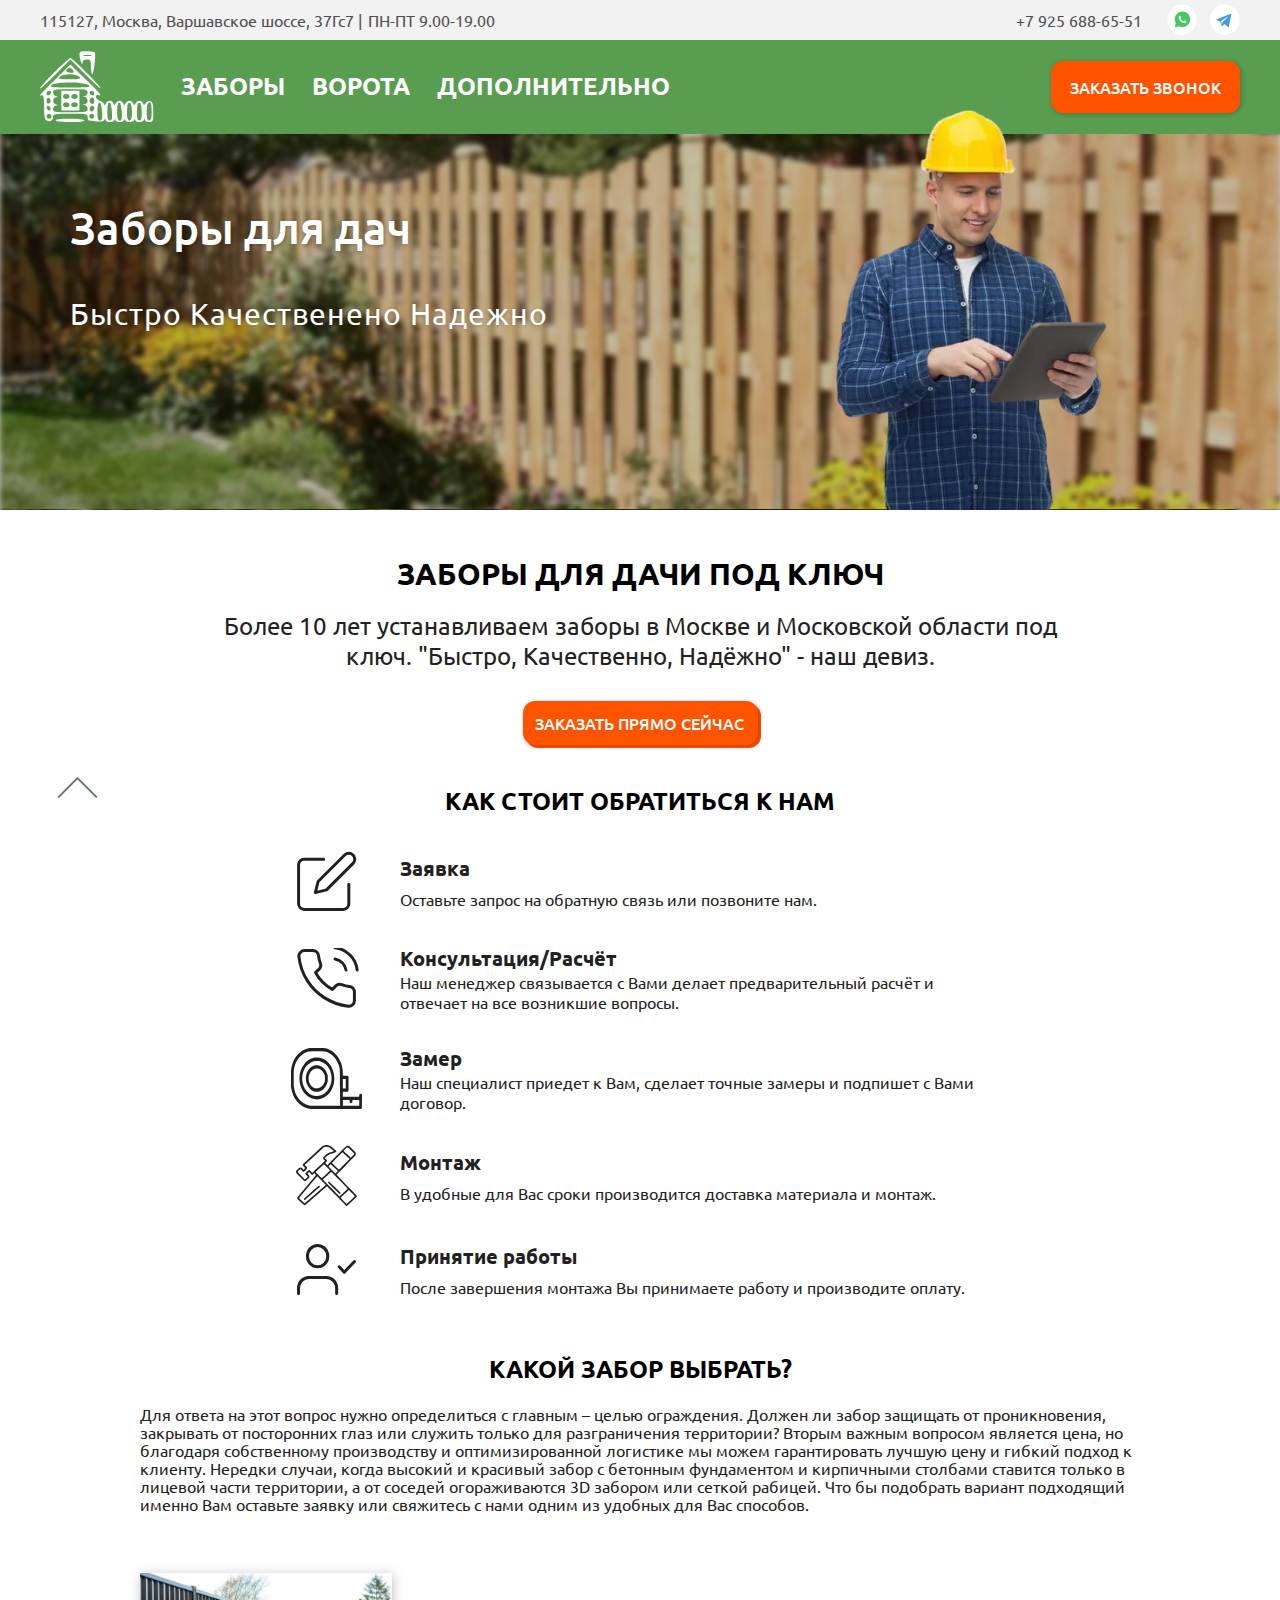
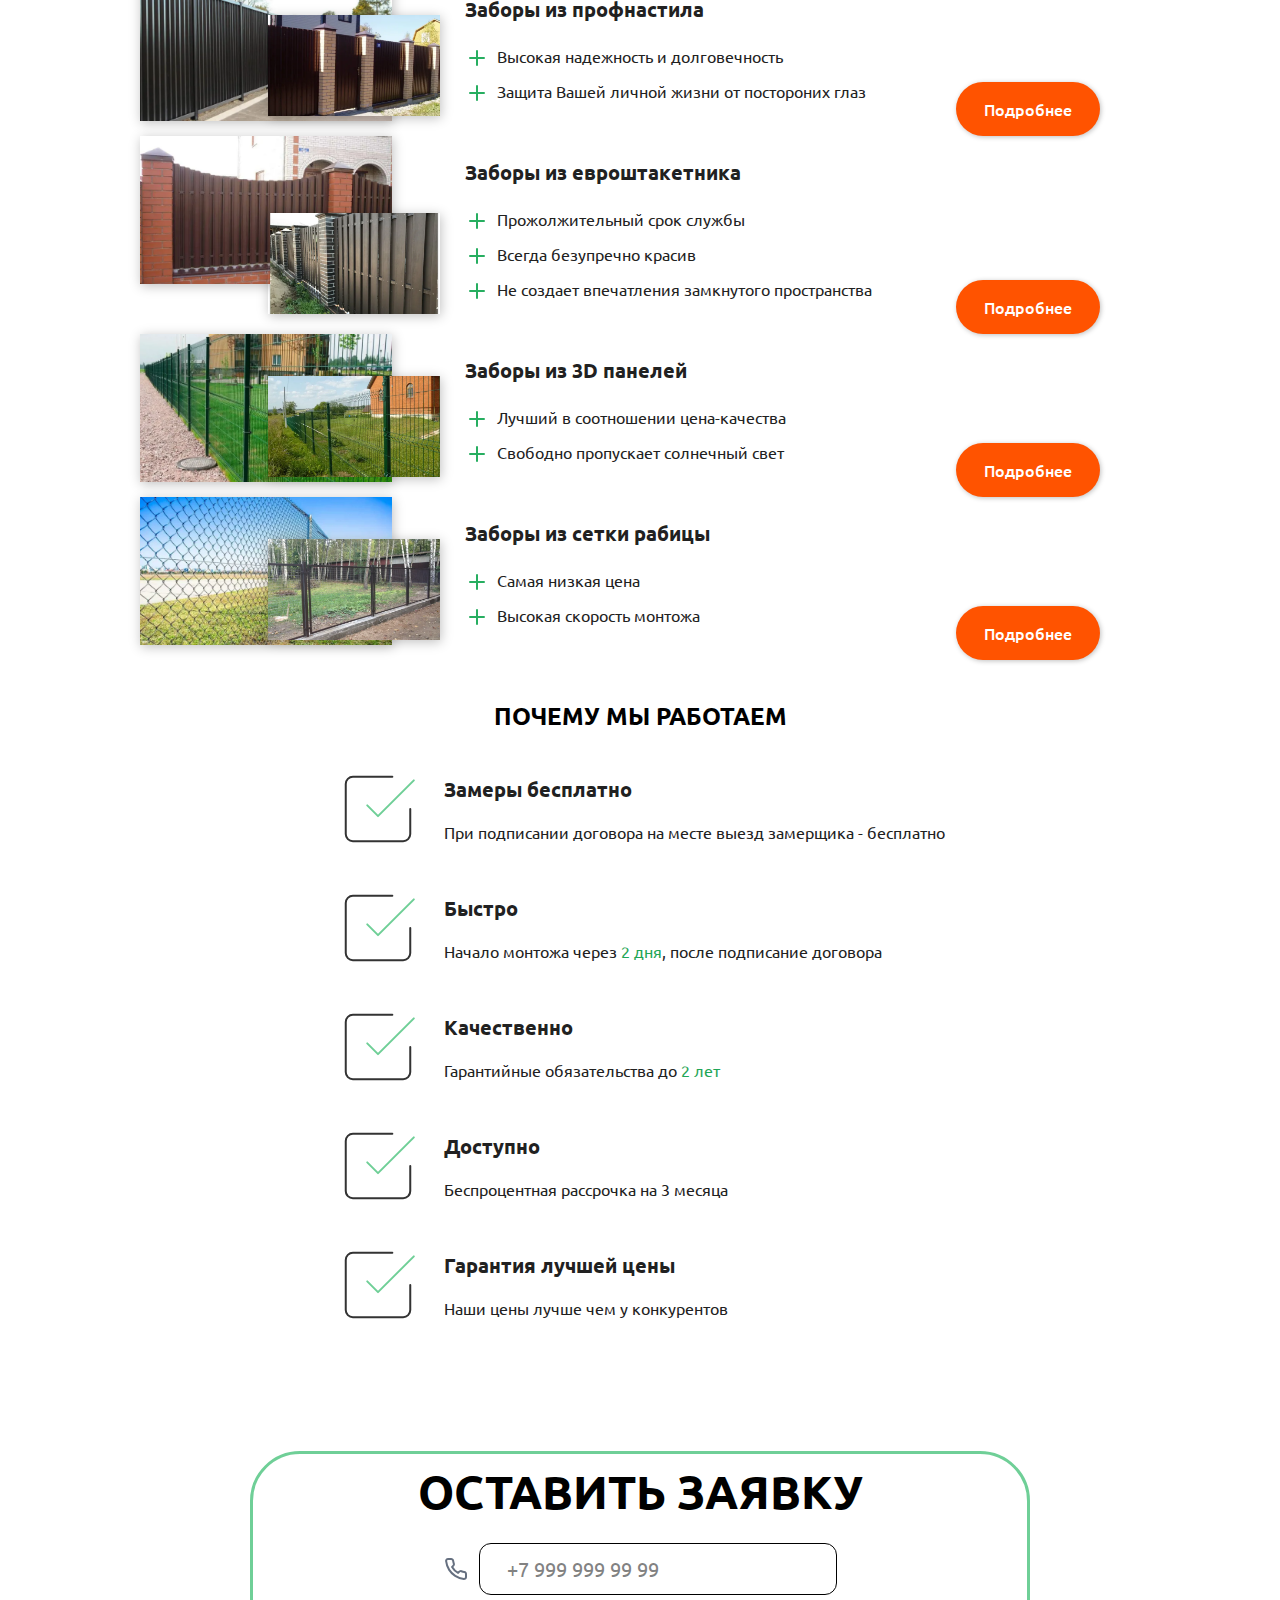
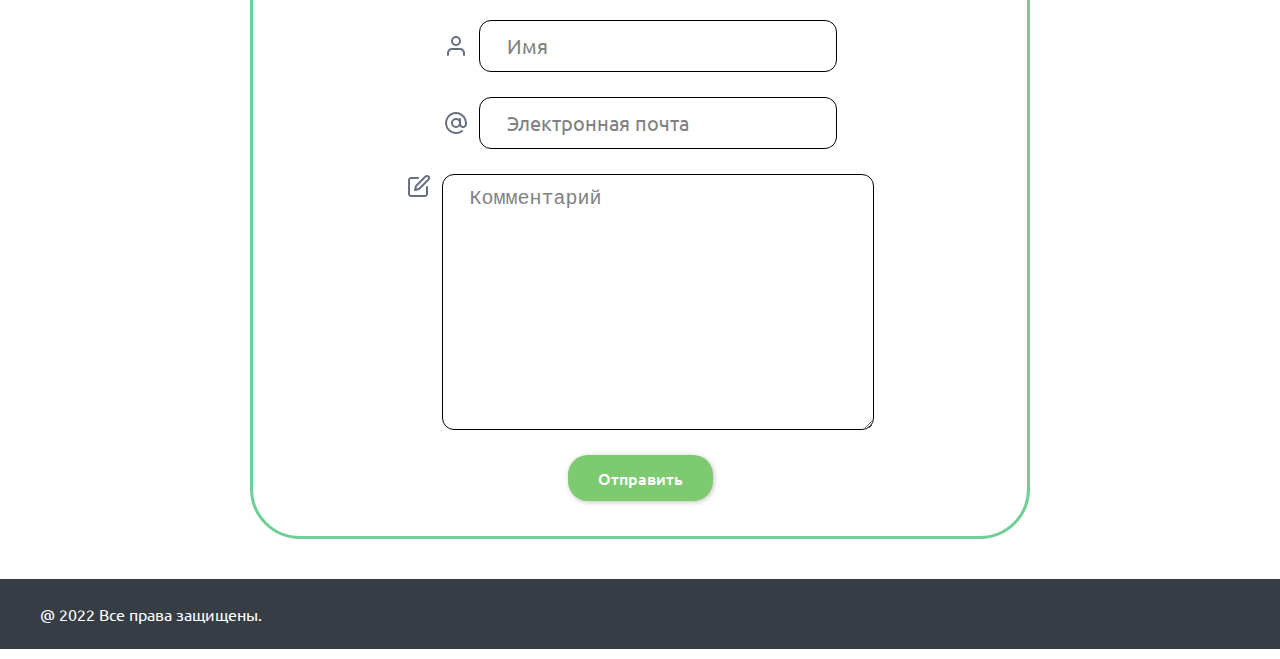
==== index.html @ 39c4e49c "add mob-version-menu, add mob" ====
<!DOCTYPE html><html><head>    <meta charset="UTF-8">    <meta name="viewport" content="width=device-width, initial-scale=1.0">    <meta name="description" content="ЗаборыДляДач">    <link rel="icon" href="favicon.ico"><link rel="icon" href="images/icons/favicon.svg" type="image/svg+xml">    <title>ЗаборыДляДач</title>    <link rel="stylesheet" href="style/index.css"></head><body>    <div class="wrapper" id="top">        <header class="header">    <div class="header__line_info">    <div class="header__line_info__item">        <span>115127, Москва, Варшавское шоссе, 37Гс7</span>        <span style="padding: 0 2px">        <span style="padding: 0 2px">|</span>         <span>ПН-ПТ 9.00-19.00</span>    </div>    <div class="header__line_info__item">        <span>+7 925 688-65-51</span>        <span class="header__line_info__network">            <a href="#">                <svg width="30" height="31" viewBox="0 0 30 31" fill="none" xmlns="http://www.w3.org/2000/svg">                    <ellipse cx="15.0885" cy="15.791" rx="14.7555" ry="15.209" fill="white"/>                    <path d="M20.9369 9.75563C19.4794 8.2585 17.5359 7.42676 15.4846 7.42676C11.2199 7.42676 7.76492 10.9755 7.76492 15.356C7.76492 16.7423 8.14281 18.1285 8.79061 19.2929L7.71094 23.3962L11.8137 22.2872C12.9473 22.8971 14.189 23.2298 15.4846 23.2298C19.7493 23.2298 23.2042 19.6811 23.2042 15.3006C23.1502 13.2489 22.3945 11.2528 20.9369 9.75563ZM19.2094 18.1839C19.0475 18.6275 18.2917 19.0711 17.9138 19.1266C17.5899 19.182 17.1581 19.182 16.7262 19.0711C16.4563 18.9602 16.0784 18.8493 15.6465 18.6275C13.7031 17.7958 12.4615 15.7996 12.3535 15.6333C12.2456 15.5224 11.5438 14.5797 11.5438 13.5816C11.5438 12.5836 12.0296 12.14 12.1916 11.9182C12.3535 11.6964 12.5695 11.6964 12.7314 11.6964C12.8394 11.6964 13.0013 11.6964 13.1093 11.6964C13.2173 11.6964 13.3792 11.6409 13.5412 12.0291C13.7031 12.4172 14.081 13.4153 14.135 13.4707C14.189 13.5816 14.189 13.6925 14.135 13.8034C14.081 13.9143 14.027 14.0252 13.919 14.1361C13.8111 14.247 13.7031 14.4134 13.6491 14.4688C13.5412 14.5797 13.4332 14.6906 13.5412 14.857C13.6491 15.0788 14.027 15.6887 14.6208 16.2432C15.3766 16.9086 15.9704 17.1304 16.1864 17.2413C16.4023 17.3522 16.5103 17.2968 16.6182 17.1859C16.7262 17.075 17.1041 16.6314 17.212 16.4096C17.32 16.1878 17.482 16.2432 17.6439 16.2987C17.8059 16.3541 18.7776 16.8532 18.9395 16.9641C19.1555 17.075 19.2634 17.1304 19.3174 17.1859C19.3714 17.3522 19.3714 17.7404 19.2094 18.1839Z" fill="#48C95F"/>                </svg>            </a>            <a href="#">                <svg width="31" height="31" viewBox="0 0 31 31" fill="none" xmlns="http://www.w3.org/2000/svg">                    <ellipse cx="15.6882" cy="15.791" rx="14.7556" ry="15.209" fill="white"/>                    <path d="M7.83101 16.0761L11.2234 17.3799L12.5458 21.7655C12.6033 22.0618 12.9483 22.1211 13.1783 21.9433L15.0757 20.3431C15.2482 20.1653 15.5357 20.1653 15.7657 20.3431L19.1581 22.8915C19.3881 23.0693 19.7331 22.9508 19.7906 22.6544L22.3205 10.2089C22.378 9.91256 22.0905 9.61624 21.803 9.73477L7.83101 15.3056C7.48602 15.4242 7.48602 15.9575 7.83101 16.0761ZM12.3734 16.728L19.0431 12.5202C19.1581 12.4609 19.2731 12.6387 19.1581 12.698L13.6958 17.9725C13.5233 18.1503 13.3508 18.3874 13.3508 18.6837L13.1783 20.1061C13.1783 20.2839 12.8908 20.3431 12.8333 20.1061L12.1433 17.4984C11.9709 17.2021 12.0859 16.8465 12.3734 16.728Z" fill="#449CE0"/>                </svg>            </a>        </span>    </div></div>    <div class="menu--fixed">    <nav class="header__navbar">        <div class="menu__item--logo hidden">            <a href="index.html" style="display: block;">                <svg class="logotip" width="99" height="62" viewBox="0 0 99 62" fill="#fff" xmlns="http://www.w3.org/2000/svg">    <path fill-rule="evenodd" clip-rule="evenodd" d="M34.7285 6.20215C34.502 5.14062 34.3496 4.06543 34.3232 3.21387C34.2354 0.348633 34.9102 0 40.5566 0C44.04 0 47.2002 0.50293 47.5801 1.11816C48.7061 2.94531 46.7686 20 45.4336 20C44.7588 20 44.2061 17.1074 44.2061 13.5713C44.2061 7.66699 43.915 7.14258 40.6406 7.14258C38.2334 7.14258 37.043 7.95605 36.9756 9.64258C36.8906 11.7803 36.6982 11.7285 35.6494 9.28613C35.2998 8.47168 34.9717 7.34473 34.7285 6.20215ZM38.1455 3.86523C39.9092 4.20605 42.7988 4.20605 44.5625 3.86523C46.3262 3.52441 44.8828 3.24609 41.3535 3.24609C37.8242 3.24609 36.3818 3.52441 38.1455 3.86523ZM0 32.1426C0 31.3887 5.60156 25.1328 12.4473 18.2432C19.2939 11.3516 25.5635 5.71387 26.3809 5.71387C28.2812 5.71387 53.5645 31.0996 52.6133 32.0527C52.2217 32.4453 46.1709 27.001 39.1689 19.9541L26.4375 7.13965L13.2188 20.3271C5.94727 27.5801 0 32.8975 0 32.1426ZM0 38.0596C0 37.7803 5.93066 31.7031 13.1807 24.5576L26.3613 11.5645L39.3721 23.9961C52.0859 36.1455 54.9434 39.7158 50.623 38.0547C49.3096 37.5498 48.4834 38.0576 48.4834 39.3652C48.4834 40.5381 50.0879 42.1104 52.0488 42.8574C54.0098 43.6045 55.6338 45.0342 55.6562 46.0361C55.6826 47.0957 56.3086 46.8115 57.1543 45.3574C58.9746 42.2256 62.5498 42.1172 63.7139 45.1553C64.5234 47.2695 64.6992 47.2695 65.8799 45.1553C67.5322 42.1953 71.1357 42.1953 72.2695 45.1553C73.0791 47.2695 73.2549 47.2695 74.4355 45.1553C76.0889 42.1953 79.6924 42.1953 80.8252 45.1553C81.6357 47.2695 81.8105 47.2695 82.9912 45.1553C84.6172 42.2441 88.2422 42.1797 89.3389 45.041C90.0703 46.9531 90.3965 46.9229 91.9395 44.8096C92.9912 43.3701 94.6523 42.7568 96.0479 43.2939C97.8662 43.9932 98.3936 46.1348 98.3936 52.8125C98.3936 61.0498 98.2373 61.4287 94.8291 61.4287C92.8682 61.4287 91.2129 60.626 91.1514 59.6426C91.0615 58.2139 90.8945 58.2139 90.3203 59.6426C89.9238 60.626 88.0498 61.4287 86.1543 61.4287C84.2598 61.4287 82.6562 60.626 82.5957 59.6426C82.5059 58.2139 82.3389 58.2139 81.7637 59.6426C80.8271 61.9688 74.1865 61.9688 74.0391 59.6426C73.9492 58.2139 73.7822 58.2139 73.208 59.6426C72.8115 60.626 70.9375 61.4287 69.043 61.4287C67.1475 61.4287 65.5449 60.626 65.4834 59.6426C65.3936 58.2139 65.2266 58.2139 64.6523 59.6426C63.7148 61.9697 57.0469 61.9697 57.0186 59.6426C57.001 58.2646 56.7295 58.2783 55.8252 59.707C55.0576 60.917 52.7246 61.3232 49.0732 60.8799C46.0039 60.5088 43.0127 60.1572 42.4238 60.1016C41.834 60.0459 41.3535 58.7139 41.3535 57.1426C41.3535 54.4668 40.4023 54.2861 26.3809 54.2861C12.6396 54.2861 11.4082 54.5088 11.4082 56.9902C11.4082 60.1787 8.41602 61.6797 5.57422 59.9189C4.14355 59.0303 3.56445 55.6758 3.56445 48.2646C3.56445 40.7002 3.07715 37.9541 1.78223 38.2139C0.802734 38.4102 0 38.3418 0 38.0596ZM26.5547 18.5713C29.7178 18.5713 30.0215 18.2402 28.5195 16.4287C26.5879 14.0967 25.2432 13.7598 23.7666 15.2383C21.8008 17.209 22.9395 18.5713 26.5547 18.5713ZM25.668 24.2861C34.6904 24.2861 35.7734 24.0146 34.2236 22.1426C33.1016 20.7881 29.9561 20 25.668 20C21.3799 20 18.2344 20.7881 17.1113 22.1426C15.5615 24.0146 16.6455 24.2861 25.668 24.2861ZM26.4795 31.4287C42.8516 31.4287 44.4629 31.21 41.9824 29.3311C37.9971 26.3096 12.4756 26.2744 9.98145 29.2861C8.41895 31.1719 10.3984 31.4287 26.4795 31.4287ZM38.8584 38.7373C40.3486 38.6387 41.3535 37.4199 41.3535 35.7139C41.3535 33.0381 40.4023 32.8574 26.3809 32.8574C12.5488 32.8574 11.4082 33.0674 11.4082 35.6104C11.4082 37.123 12.5312 38.6553 13.9033 39.0156C16.2803 39.6367 16.2803 39.6768 13.9033 39.834C13.1455 39.8848 12.5 40.2383 12.0557 40.793C11.6465 41.3037 11.4082 41.9834 11.4082 42.7529C11.4082 44.2656 12.5312 45.7988 13.9033 46.1582C16.2803 46.7803 16.2803 46.8203 13.9033 46.9775C12.4131 47.0762 11.4082 48.2939 11.4082 50C11.4082 52.6758 12.3594 52.8574 26.3809 52.8574C40.2129 52.8574 41.3535 52.6475 41.3535 50.1045C41.3535 48.5918 40.2305 47.0586 38.8584 46.6982C37.917 46.4521 37.3486 46.2979 37.1533 46.1904C36.8545 46.0273 37.4229 45.9746 38.8584 45.8799C40.3145 45.7832 41.3535 44.5674 41.3535 42.9619C41.3535 41.4482 40.2305 39.916 38.8584 39.5557C37.9609 39.3213 37.4023 39.1699 37.1826 39.0635C36.8203 38.8877 37.3789 38.835 38.8584 38.7373ZM5.7041 36.5469C5.7041 39.0703 8.77441 38.6318 9.65527 35.9824C9.96582 35.0488 9.20312 34.2861 7.96094 34.2861C6.71875 34.2861 5.7041 35.3027 5.7041 36.5469ZM18.5381 51.4287V42.8574V34.2861H26.3809H34.2236V42.8574V51.4287H26.3809H18.5381ZM45.3652 38.2441C46.2959 38.5557 47.0576 37.791 47.0576 36.5469C47.0576 35.3027 46.043 34.2861 44.8008 34.2861C42.2822 34.2861 42.7197 37.3613 45.3652 38.2441ZM22.8154 41.4287C24.4004 41.4287 25.668 40.4756 25.668 39.2861C25.668 38.0957 24.4004 37.1426 22.8154 37.1426C21.2314 37.1426 19.9639 38.0957 19.9639 39.2861C19.9639 40.4756 21.2314 41.4287 22.8154 41.4287ZM29.9463 41.4287C31.5303 41.4287 32.7979 40.4756 32.7979 39.2861C32.7979 38.0957 31.5303 37.1426 29.9463 37.1426C28.3613 37.1426 27.0938 38.0957 27.0938 39.2861C27.0938 40.4756 28.3613 41.4287 29.9463 41.4287ZM7.48633 45.3574C8.46777 45.0303 9.26855 43.9043 9.26855 42.8574C9.26855 41.8096 8.46777 40.6846 7.48633 40.3574C6.42578 40.0029 5.7041 41.0156 5.7041 42.8574C5.7041 44.6982 6.42578 45.7119 7.48633 45.3574ZM45.7158 45.7139C46.4551 45.7139 47.0576 44.4287 47.0576 42.8574C47.0576 39.8447 44.9834 39.0127 43.4932 41.4287C42.4531 43.1143 43.8027 45.7139 45.7158 45.7139ZM22.8154 48.5713C24.4004 48.5713 25.668 47.6182 25.668 46.4287C25.668 45.2383 24.4004 44.2861 22.8154 44.2861C21.2314 44.2861 19.9639 45.2383 19.9639 46.4287C19.9639 47.6182 21.2314 48.5713 22.8154 48.5713ZM29.9463 48.5713C31.5303 48.5713 32.7979 47.6182 32.7979 46.4287C32.7979 45.2383 31.5303 44.2861 29.9463 44.2861C28.3613 44.2861 27.0938 45.2383 27.0938 46.4287C27.0938 47.6182 28.3613 48.5713 29.9463 48.5713ZM52.123 60C53.8945 60 54.251 58.5225 53.9053 52.6133C53.2881 42.0312 49.9102 41.5332 49.9102 52.0244C49.9102 58.2812 50.3877 60 52.123 60ZM60.6787 60C62.4502 60 62.8066 58.5225 62.4619 52.6133C61.8438 42.0312 58.4658 41.5332 58.4658 52.0244C58.4658 58.2812 58.9434 60 60.6787 60ZM69.2354 60C71.0059 60 71.3623 58.5225 71.0176 52.6133C70.4004 42.0312 67.0215 41.5332 67.0215 52.0244C67.0215 58.2812 67.5 60 69.2354 60ZM77.7168 60C79.3301 60 79.8555 58.2627 79.8555 52.9414C79.8555 46.2695 78.5244 43.2383 76.4893 45.2773C75.9883 45.7803 75.5781 49.2969 75.5781 53.0957C75.5781 58.2803 76.1113 60 77.7168 60ZM86.2725 60C87.8857 60 88.4121 58.2627 88.4121 52.9414C88.4121 46.2695 87.0801 43.2383 85.0449 45.2773C84.7861 45.5381 84.5508 46.6074 84.3848 48.1064C84.2295 49.501 84.1338 51.2656 84.1338 53.0957C84.1338 58.2803 84.667 60 86.2725 60ZM94.8291 60C96.4717 60 96.9678 58.1738 96.9678 52.1426C96.9678 44.8643 96.0068 42.8682 93.6406 45.2383C93.1182 45.7617 92.6904 49.2969 92.6904 53.0957C92.6904 58.2803 93.2236 60 94.8291 60ZM5.92383 49.1973C6.47852 51.874 9.26855 52.3457 9.26855 49.7617C9.26855 48.8457 8.40625 47.8076 7.34961 47.4541C6.15039 47.0547 5.61719 47.707 5.92383 49.1973ZM46.8818 50.3301C46.9941 49.96 47.0576 49.5723 47.0576 49.2012C47.0576 46.8447 44.8047 46.4453 43.4932 48.5713C42.3291 50.457 44.0352 53.1318 45.7305 52.0811C46.2217 51.7773 46.6523 51.0918 46.8818 50.3301ZM7.84277 58.5713C9.01953 58.5713 9.98145 57.6074 9.98145 56.4287C9.98145 55.25 9.01953 54.2861 7.84277 54.2861C6.66602 54.2861 5.7041 55.25 5.7041 56.4287C5.7041 57.6074 6.66602 58.5713 7.84277 58.5713ZM44.9189 58.5713C46.0957 58.5713 47.0576 57.6074 47.0576 56.4287C47.0576 55.25 46.0957 54.2861 44.9189 54.2861C43.7422 54.2861 42.7803 55.25 42.7803 56.4287C42.7803 57.6074 43.7422 58.5713 44.9189 58.5713ZM26.4648 61.4287C19.8438 61.4287 14.0312 60.7861 13.5469 60C12.9834 59.0869 17.334 58.5713 25.584 58.5713C33.2461 58.5713 38.502 59.1533 38.502 60C38.502 60.8398 33.5391 61.4287 26.4648 61.4287Z" fill="#fff"/></svg>            </a>        </div>        <ul class="menu menu--mob">            <li class="menu__item--logo">                <a href="index.html" style="display: block;">                    <svg class="logotip" width="99" height="62" viewBox="0 0 99 62" fill="#fff" xmlns="http://www.w3.org/2000/svg">    <path fill-rule="evenodd" clip-rule="evenodd" d="M34.7285 6.20215C34.502 5.14062 34.3496 4.06543 34.3232 3.21387C34.2354 0.348633 34.9102 0 40.5566 0C44.04 0 47.2002 0.50293 47.5801 1.11816C48.7061 2.94531 46.7686 20 45.4336 20C44.7588 20 44.2061 17.1074 44.2061 13.5713C44.2061 7.66699 43.915 7.14258 40.6406 7.14258C38.2334 7.14258 37.043 7.95605 36.9756 9.64258C36.8906 11.7803 36.6982 11.7285 35.6494 9.28613C35.2998 8.47168 34.9717 7.34473 34.7285 6.20215ZM38.1455 3.86523C39.9092 4.20605 42.7988 4.20605 44.5625 3.86523C46.3262 3.52441 44.8828 3.24609 41.3535 3.24609C37.8242 3.24609 36.3818 3.52441 38.1455 3.86523ZM0 32.1426C0 31.3887 5.60156 25.1328 12.4473 18.2432C19.2939 11.3516 25.5635 5.71387 26.3809 5.71387C28.2812 5.71387 53.5645 31.0996 52.6133 32.0527C52.2217 32.4453 46.1709 27.001 39.1689 19.9541L26.4375 7.13965L13.2188 20.3271C5.94727 27.5801 0 32.8975 0 32.1426ZM0 38.0596C0 37.7803 5.93066 31.7031 13.1807 24.5576L26.3613 11.5645L39.3721 23.9961C52.0859 36.1455 54.9434 39.7158 50.623 38.0547C49.3096 37.5498 48.4834 38.0576 48.4834 39.3652C48.4834 40.5381 50.0879 42.1104 52.0488 42.8574C54.0098 43.6045 55.6338 45.0342 55.6562 46.0361C55.6826 47.0957 56.3086 46.8115 57.1543 45.3574C58.9746 42.2256 62.5498 42.1172 63.7139 45.1553C64.5234 47.2695 64.6992 47.2695 65.8799 45.1553C67.5322 42.1953 71.1357 42.1953 72.2695 45.1553C73.0791 47.2695 73.2549 47.2695 74.4355 45.1553C76.0889 42.1953 79.6924 42.1953 80.8252 45.1553C81.6357 47.2695 81.8105 47.2695 82.9912 45.1553C84.6172 42.2441 88.2422 42.1797 89.3389 45.041C90.0703 46.9531 90.3965 46.9229 91.9395 44.8096C92.9912 43.3701 94.6523 42.7568 96.0479 43.2939C97.8662 43.9932 98.3936 46.1348 98.3936 52.8125C98.3936 61.0498 98.2373 61.4287 94.8291 61.4287C92.8682 61.4287 91.2129 60.626 91.1514 59.6426C91.0615 58.2139 90.8945 58.2139 90.3203 59.6426C89.9238 60.626 88.0498 61.4287 86.1543 61.4287C84.2598 61.4287 82.6562 60.626 82.5957 59.6426C82.5059 58.2139 82.3389 58.2139 81.7637 59.6426C80.8271 61.9688 74.1865 61.9688 74.0391 59.6426C73.9492 58.2139 73.7822 58.2139 73.208 59.6426C72.8115 60.626 70.9375 61.4287 69.043 61.4287C67.1475 61.4287 65.5449 60.626 65.4834 59.6426C65.3936 58.2139 65.2266 58.2139 64.6523 59.6426C63.7148 61.9697 57.0469 61.9697 57.0186 59.6426C57.001 58.2646 56.7295 58.2783 55.8252 59.707C55.0576 60.917 52.7246 61.3232 49.0732 60.8799C46.0039 60.5088 43.0127 60.1572 42.4238 60.1016C41.834 60.0459 41.3535 58.7139 41.3535 57.1426C41.3535 54.4668 40.4023 54.2861 26.3809 54.2861C12.6396 54.2861 11.4082 54.5088 11.4082 56.9902C11.4082 60.1787 8.41602 61.6797 5.57422 59.9189C4.14355 59.0303 3.56445 55.6758 3.56445 48.2646C3.56445 40.7002 3.07715 37.9541 1.78223 38.2139C0.802734 38.4102 0 38.3418 0 38.0596ZM26.5547 18.5713C29.7178 18.5713 30.0215 18.2402 28.5195 16.4287C26.5879 14.0967 25.2432 13.7598 23.7666 15.2383C21.8008 17.209 22.9395 18.5713 26.5547 18.5713ZM25.668 24.2861C34.6904 24.2861 35.7734 24.0146 34.2236 22.1426C33.1016 20.7881 29.9561 20 25.668 20C21.3799 20 18.2344 20.7881 17.1113 22.1426C15.5615 24.0146 16.6455 24.2861 25.668 24.2861ZM26.4795 31.4287C42.8516 31.4287 44.4629 31.21 41.9824 29.3311C37.9971 26.3096 12.4756 26.2744 9.98145 29.2861C8.41895 31.1719 10.3984 31.4287 26.4795 31.4287ZM38.8584 38.7373C40.3486 38.6387 41.3535 37.4199 41.3535 35.7139C41.3535 33.0381 40.4023 32.8574 26.3809 32.8574C12.5488 32.8574 11.4082 33.0674 11.4082 35.6104C11.4082 37.123 12.5312 38.6553 13.9033 39.0156C16.2803 39.6367 16.2803 39.6768 13.9033 39.834C13.1455 39.8848 12.5 40.2383 12.0557 40.793C11.6465 41.3037 11.4082 41.9834 11.4082 42.7529C11.4082 44.2656 12.5312 45.7988 13.9033 46.1582C16.2803 46.7803 16.2803 46.8203 13.9033 46.9775C12.4131 47.0762 11.4082 48.2939 11.4082 50C11.4082 52.6758 12.3594 52.8574 26.3809 52.8574C40.2129 52.8574 41.3535 52.6475 41.3535 50.1045C41.3535 48.5918 40.2305 47.0586 38.8584 46.6982C37.917 46.4521 37.3486 46.2979 37.1533 46.1904C36.8545 46.0273 37.4229 45.9746 38.8584 45.8799C40.3145 45.7832 41.3535 44.5674 41.3535 42.9619C41.3535 41.4482 40.2305 39.916 38.8584 39.5557C37.9609 39.3213 37.4023 39.1699 37.1826 39.0635C36.8203 38.8877 37.3789 38.835 38.8584 38.7373ZM5.7041 36.5469C5.7041 39.0703 8.77441 38.6318 9.65527 35.9824C9.96582 35.0488 9.20312 34.2861 7.96094 34.2861C6.71875 34.2861 5.7041 35.3027 5.7041 36.5469ZM18.5381 51.4287V42.8574V34.2861H26.3809H34.2236V42.8574V51.4287H26.3809H18.5381ZM45.3652 38.2441C46.2959 38.5557 47.0576 37.791 47.0576 36.5469C47.0576 35.3027 46.043 34.2861 44.8008 34.2861C42.2822 34.2861 42.7197 37.3613 45.3652 38.2441ZM22.8154 41.4287C24.4004 41.4287 25.668 40.4756 25.668 39.2861C25.668 38.0957 24.4004 37.1426 22.8154 37.1426C21.2314 37.1426 19.9639 38.0957 19.9639 39.2861C19.9639 40.4756 21.2314 41.4287 22.8154 41.4287ZM29.9463 41.4287C31.5303 41.4287 32.7979 40.4756 32.7979 39.2861C32.7979 38.0957 31.5303 37.1426 29.9463 37.1426C28.3613 37.1426 27.0938 38.0957 27.0938 39.2861C27.0938 40.4756 28.3613 41.4287 29.9463 41.4287ZM7.48633 45.3574C8.46777 45.0303 9.26855 43.9043 9.26855 42.8574C9.26855 41.8096 8.46777 40.6846 7.48633 40.3574C6.42578 40.0029 5.7041 41.0156 5.7041 42.8574C5.7041 44.6982 6.42578 45.7119 7.48633 45.3574ZM45.7158 45.7139C46.4551 45.7139 47.0576 44.4287 47.0576 42.8574C47.0576 39.8447 44.9834 39.0127 43.4932 41.4287C42.4531 43.1143 43.8027 45.7139 45.7158 45.7139ZM22.8154 48.5713C24.4004 48.5713 25.668 47.6182 25.668 46.4287C25.668 45.2383 24.4004 44.2861 22.8154 44.2861C21.2314 44.2861 19.9639 45.2383 19.9639 46.4287C19.9639 47.6182 21.2314 48.5713 22.8154 48.5713ZM29.9463 48.5713C31.5303 48.5713 32.7979 47.6182 32.7979 46.4287C32.7979 45.2383 31.5303 44.2861 29.9463 44.2861C28.3613 44.2861 27.0938 45.2383 27.0938 46.4287C27.0938 47.6182 28.3613 48.5713 29.9463 48.5713ZM52.123 60C53.8945 60 54.251 58.5225 53.9053 52.6133C53.2881 42.0312 49.9102 41.5332 49.9102 52.0244C49.9102 58.2812 50.3877 60 52.123 60ZM60.6787 60C62.4502 60 62.8066 58.5225 62.4619 52.6133C61.8438 42.0312 58.4658 41.5332 58.4658 52.0244C58.4658 58.2812 58.9434 60 60.6787 60ZM69.2354 60C71.0059 60 71.3623 58.5225 71.0176 52.6133C70.4004 42.0312 67.0215 41.5332 67.0215 52.0244C67.0215 58.2812 67.5 60 69.2354 60ZM77.7168 60C79.3301 60 79.8555 58.2627 79.8555 52.9414C79.8555 46.2695 78.5244 43.2383 76.4893 45.2773C75.9883 45.7803 75.5781 49.2969 75.5781 53.0957C75.5781 58.2803 76.1113 60 77.7168 60ZM86.2725 60C87.8857 60 88.4121 58.2627 88.4121 52.9414C88.4121 46.2695 87.0801 43.2383 85.0449 45.2773C84.7861 45.5381 84.5508 46.6074 84.3848 48.1064C84.2295 49.501 84.1338 51.2656 84.1338 53.0957C84.1338 58.2803 84.667 60 86.2725 60ZM94.8291 60C96.4717 60 96.9678 58.1738 96.9678 52.1426C96.9678 44.8643 96.0068 42.8682 93.6406 45.2383C93.1182 45.7617 92.6904 49.2969 92.6904 53.0957C92.6904 58.2803 93.2236 60 94.8291 60ZM5.92383 49.1973C6.47852 51.874 9.26855 52.3457 9.26855 49.7617C9.26855 48.8457 8.40625 47.8076 7.34961 47.4541C6.15039 47.0547 5.61719 47.707 5.92383 49.1973ZM46.8818 50.3301C46.9941 49.96 47.0576 49.5723 47.0576 49.2012C47.0576 46.8447 44.8047 46.4453 43.4932 48.5713C42.3291 50.457 44.0352 53.1318 45.7305 52.0811C46.2217 51.7773 46.6523 51.0918 46.8818 50.3301ZM7.84277 58.5713C9.01953 58.5713 9.98145 57.6074 9.98145 56.4287C9.98145 55.25 9.01953 54.2861 7.84277 54.2861C6.66602 54.2861 5.7041 55.25 5.7041 56.4287C5.7041 57.6074 6.66602 58.5713 7.84277 58.5713ZM44.9189 58.5713C46.0957 58.5713 47.0576 57.6074 47.0576 56.4287C47.0576 55.25 46.0957 54.2861 44.9189 54.2861C43.7422 54.2861 42.7803 55.25 42.7803 56.4287C42.7803 57.6074 43.7422 58.5713 44.9189 58.5713ZM26.4648 61.4287C19.8438 61.4287 14.0312 60.7861 13.5469 60C12.9834 59.0869 17.334 58.5713 25.584 58.5713C33.2461 58.5713 38.502 59.1533 38.502 60C38.502 60.8398 33.5391 61.4287 26.4648 61.4287Z" fill="#fff"/></svg>                </a>            </li>            <li class="menu__item">                <a href="#" class="menu__link">заборы</a>            </li>            <li class="menu__item">                <a href="gates_and_gates.html" class="menu__link">ворота</a>            </li>            <li class="menu__item hidden">                <a href="#" class="menu__link">галерея</a>            </li>            <li class="menu__item">                <a href="extra.html" class="menu__link">дополнительно</a>            </li>        </ul>        <picture><source srcset="./images/person.webp" type="image/webp"><img src="./images/person.png" alt="personal" class="header__person"></picture>        <svg width="38" height="38" class="menu__icon hidden" viewBox="0 0 38 38" fill="none" xmlns="http://www.w3.org/2000/svg">            <g clip-path="url(#clip0_3_180)">            <path d="M34.503 4.76984H3.49696C1.56876 4.76984 0 6.33852 0 8.26918C0 10.1974 1.56876 11.7661 3.49696 11.7661H34.503C36.4312 11.7661 38 10.1974 38 8.26918C38 6.33852 36.4312 4.76984 34.503 4.76984Z" fill="white"/>            <path d="M34.503 15.502H3.49696C1.56876 15.502 0 17.0707 0 19.0014C0 20.9296 1.56876 22.4983 3.49696 22.4983H34.503C36.4312 22.4983 38 20.9296 38 19.0014C38 17.0707 36.4312 15.502 34.503 15.502Z" fill="white"/>            <path d="M34.503 26.2339H3.49696C1.56876 26.2339 0 27.8027 0 29.7333C0 31.6615 1.56876 33.2303 3.49696 33.2303H34.503C36.4312 33.2303 38 31.6615 38 29.7333C38 27.8027 36.4312 26.2339 34.503 26.2339Z" fill="white"/>            </g>            <defs>            <clipPath id="clip0_3_180">            <rect width="38" height="38" fill="white"/>            </clipPath>            </defs>        </svg>        <div class="menu--full hidden"></div>        <a href="#form" class="btn menu__button  menu--mob">    Заказать звонок</a>    </nav></div></header>        <article class="banner" style="background-image: url('images/banner/bg-main.png');">    <div class="banner--hide">        <h2 class="banner__title">Заборы для дач</h2>        <p class="banner__paragraph">Быстро  Качественено  Надежно</p>    </div></article>        <section class="name_page">    <h1 class="name_page__title title__section">Заборы для дачи под ключ</h1>    <p class="name_page__paragraph">Более 10 лет устанавливаем заборы в Москве и Московской области под ключ. "Быстро, Качественно, Надёжно" - наш девиз.</p></section>        <a href="#form" class="btn call_to_action">    Заказать прямо сейчас</a>        <section class="icon_text we_work">    <h2 class="icon_text__title title__section">Как стоит обратиться к нам</h2>    <div class="icon_text__list">        <div class="icon_text__item">    <div class="icon_text__item__icon we_work__icon icon--svg" style="-webkit-mask-image: url('./images/icons/we_work/edit.svg'); mask-image: url('./images/icons/we_work/edit.svg');"></div>    <h3 class="icon_text__item__title">Заявка</h3>    <p class="icon_text__item__paragraph">Оставьте запрос на обратную связь или позвоните нам.</p></div>        <div class="icon_text__item">    <div class="icon_text__item__icon we_work__icon icon--svg" style="-webkit-mask-image: url('./images/icons/we_work/phone-call.svg'); mask-image: url('./images/icons/we_work/phone-call.svg');"></div>    <h3 class="icon_text__item__title">Консультация/Расчёт</h3>    <p class="icon_text__item__paragraph">Наш менеджер связывается с Вами делает предварительный расчёт и отвечает на все возникшие вопросы.</p></div>        <div class="icon_text__item">    <div class="icon_text__item__icon we_work__icon icon--svg" style="-webkit-mask-image: url('./images/icons/we_work/roulet.svg'); mask-image: url('./images/icons/we_work/roulet.svg');"></div>    <h3 class="icon_text__item__title">Замер</h3>    <p class="icon_text__item__paragraph">Наш специалист приедет к Вам, сделает точные замеры и подпишет с Вами договор.</p></div>        <div class="icon_text__item">    <div class="icon_text__item__icon we_work__icon icon--svg" style="-webkit-mask-image: url('./images/icons/we_work/repair.svg'); mask-image: url('./images/icons/we_work/repair.svg');"></div>    <h3 class="icon_text__item__title">Монтаж</h3>    <p class="icon_text__item__paragraph">В удобные для Вас сроки производится доставка материала и монтаж.</p></div>        <div class="icon_text__item">    <div class="icon_text__item__icon we_work__icon icon--svg" style="-webkit-mask-image: url('./images/icons/we_work/user-check.svg'); mask-image: url('./images/icons/we_work/user-check.svg');"></div>    <h3 class="icon_text__item__title">Принятие работы</h3>    <p class="icon_text__item__paragraph">После завершения монтажа Вы принимаете работу и производите оплату.</p></div>    </div></section>        <section class="what_fence">    <h1 class="what_fence__title title__section">Какой забор выбрать?</h1>    <p class="what_fence__paragraph">        Для ответа на этот вопрос нужно определиться с главным – целью ограждения. Должен ли забор защищать от проникновения, закрывать от посторонних глаз или служить только для разграничения территории?         Вторым важным вопросом является цена, но благодаря собственному производству и оптимизированной логистике мы можем гарантировать лучшую цену и гибкий подход к клиенту. Нередки случаи, когда высокий и красивый забор с бетонным фундаментом и кирпичными столбами ставится только в лицевой части территории, а от соседей огораживаются 3D забором или сеткой рабицей.        Что бы подобрать вариант подходящий именно Вам оставьте заявку или свяжитесь с нами одним из удобных для Вас способов.    </p></section>        <section class="list_fences">    <div class="list_fences__item">    <div class="list_fences__item__img">        <picture><source srcset="images/corrugated_board/1.webp" type="image/webp"><img src="images/corrugated_board/1.png" alt="Изображение - Заборы из профнастила (вид 1)" class="list_fences__item__img--first"></picture>        <picture><source srcset="images/corrugated_board/2.webp" type="image/webp"><img src="images/corrugated_board/2.png" alt="Изображение - Заборы из профнастила (вид 2)" class="list_fences__item__img--last"></picture>    </div>        <h3 class="list_fences__item__title">Заборы из профнастила</h3>    <div class="list_fences__benefit">                <div class="list_fences__benefit__item">            <svg width="24" height="24" viewBox="0 0 24 24" fill="none" xmlns="http://www.w3.org/2000/svg">                <path d="M12 5V19" stroke="#27AE60" stroke-width="2" stroke-linecap="round" stroke-linejoin="round"/>                <path d="M5 12H19" stroke="#27AE60" stroke-width="2" stroke-linecap="round" stroke-linejoin="round"/>            </svg>            <p class="list_fences__benefit__text">                Высокая надежность и долговечность            </p>        </div>                <div class="list_fences__benefit__item">            <svg width="24" height="24" viewBox="0 0 24 24" fill="none" xmlns="http://www.w3.org/2000/svg">                <path d="M12 5V19" stroke="#27AE60" stroke-width="2" stroke-linecap="round" stroke-linejoin="round"/>                <path d="M5 12H19" stroke="#27AE60" stroke-width="2" stroke-linecap="round" stroke-linejoin="round"/>            </svg>            <p class="list_fences__benefit__text">                Защита Вашей личной жизни от постороних глаз            </p>        </div>                    </div>    <a href="corrugated_board.html" class="btn next_info">    Подробнее</a></div>     <div class="list_fences__item">    <div class="list_fences__item__img">        <picture><source srcset="images/euro_picket_fence/1.webp" type="image/webp"><img src="images/euro_picket_fence/1.png" alt="Изображение - Заборы из евроштакетника (вид 1)" class="list_fences__item__img--first"></picture>        <picture><source srcset="images/euro_picket_fence/2.webp" type="image/webp"><img src="images/euro_picket_fence/2.png" alt="Изображение - Заборы из евроштакетника (вид 2)" class="list_fences__item__img--last"></picture>    </div>        <h3 class="list_fences__item__title">Заборы из евроштакетника</h3>    <div class="list_fences__benefit">                <div class="list_fences__benefit__item">            <svg width="24" height="24" viewBox="0 0 24 24" fill="none" xmlns="http://www.w3.org/2000/svg">                <path d="M12 5V19" stroke="#27AE60" stroke-width="2" stroke-linecap="round" stroke-linejoin="round"/>                <path d="M5 12H19" stroke="#27AE60" stroke-width="2" stroke-linecap="round" stroke-linejoin="round"/>            </svg>            <p class="list_fences__benefit__text">                Прожолжительный срок службы            </p>        </div>                <div class="list_fences__benefit__item">            <svg width="24" height="24" viewBox="0 0 24 24" fill="none" xmlns="http://www.w3.org/2000/svg">                <path d="M12 5V19" stroke="#27AE60" stroke-width="2" stroke-linecap="round" stroke-linejoin="round"/>                <path d="M5 12H19" stroke="#27AE60" stroke-width="2" stroke-linecap="round" stroke-linejoin="round"/>            </svg>            <p class="list_fences__benefit__text">                Всегда безупречно красив            </p>        </div>                            <div class="list_fences__benefit__item">                <svg width="24" height="24" viewBox="0 0 24 24" fill="none" xmlns="http://www.w3.org/2000/svg">                    <path d="M12 5V19" stroke="#27AE60" stroke-width="2" stroke-linecap="round" stroke-linejoin="round"/>                    <path d="M5 12H19" stroke="#27AE60" stroke-width="2" stroke-linecap="round" stroke-linejoin="round"/>                </svg>                <p class="list_fences__benefit__text">                    Не создает впечатления замкнутого пространства                </p>            </div>            </div>    <a href="euro_picket_fence.html" class="btn next_info">    Подробнее</a></div>     <div class="list_fences__item">    <div class="list_fences__item__img">        <picture><source srcset="images/3d_panels/1.webp" type="image/webp"><img src="images/3d_panels/1.png" alt="Изображение - Заборы из 3D панелей (вид 1)" class="list_fences__item__img--first"></picture>        <picture><source srcset="images/3d_panels/2.webp" type="image/webp"><img src="images/3d_panels/2.png" alt="Изображение - Заборы из 3D панелей (вид 2)" class="list_fences__item__img--last"></picture>    </div>        <h3 class="list_fences__item__title">Заборы из 3D панелей</h3>    <div class="list_fences__benefit">                <div class="list_fences__benefit__item">            <svg width="24" height="24" viewBox="0 0 24 24" fill="none" xmlns="http://www.w3.org/2000/svg">                <path d="M12 5V19" stroke="#27AE60" stroke-width="2" stroke-linecap="round" stroke-linejoin="round"/>                <path d="M5 12H19" stroke="#27AE60" stroke-width="2" stroke-linecap="round" stroke-linejoin="round"/>            </svg>            <p class="list_fences__benefit__text">                Лучший в соотношении цена-качества            </p>        </div>                <div class="list_fences__benefit__item">            <svg width="24" height="24" viewBox="0 0 24 24" fill="none" xmlns="http://www.w3.org/2000/svg">                <path d="M12 5V19" stroke="#27AE60" stroke-width="2" stroke-linecap="round" stroke-linejoin="round"/>                <path d="M5 12H19" stroke="#27AE60" stroke-width="2" stroke-linecap="round" stroke-linejoin="round"/>            </svg>            <p class="list_fences__benefit__text">                Свободно пропускает солнечный свет            </p>        </div>                    </div>    <a href="3d_panels.html" class="btn next_info">    Подробнее</a></div>     <div class="list_fences__item">    <div class="list_fences__item__img">        <picture><source srcset="images/mesh_netting/1.webp" type="image/webp"><img src="images/mesh_netting/1.png" alt="Изображение - Заборы из сетки рабицы (вид 1)" class="list_fences__item__img--first"></picture>        <picture><source srcset="images/mesh_netting/2.webp" type="image/webp"><img src="images/mesh_netting/2.png" alt="Изображение - Заборы из сетки рабицы (вид 2)" class="list_fences__item__img--last"></picture>    </div>        <h3 class="list_fences__item__title">Заборы из сетки рабицы</h3>    <div class="list_fences__benefit">                <div class="list_fences__benefit__item">            <svg width="24" height="24" viewBox="0 0 24 24" fill="none" xmlns="http://www.w3.org/2000/svg">                <path d="M12 5V19" stroke="#27AE60" stroke-width="2" stroke-linecap="round" stroke-linejoin="round"/>                <path d="M5 12H19" stroke="#27AE60" stroke-width="2" stroke-linecap="round" stroke-linejoin="round"/>            </svg>            <p class="list_fences__benefit__text">                Самая низкая цена            </p>        </div>                <div class="list_fences__benefit__item">            <svg width="24" height="24" viewBox="0 0 24 24" fill="none" xmlns="http://www.w3.org/2000/svg">                <path d="M12 5V19" stroke="#27AE60" stroke-width="2" stroke-linecap="round" stroke-linejoin="round"/>                <path d="M5 12H19" stroke="#27AE60" stroke-width="2" stroke-linecap="round" stroke-linejoin="round"/>            </svg>            <p class="list_fences__benefit__text">                Высокая скорость монтожа            </p>        </div>                    </div>    <a href="mesh_netting.html" class="btn next_info">    Подробнее</a></div> </section>        <section class="icon_text benefist">    <h2 class="icon_text__title title__section">Почему мы работаем</h2>    <div class="icon_text__list">        <div class="icon_text__item">    <svg class="icon_text__item__icon" width="86" height="86" viewBox="0 0 86 86" fill="none" xmlns="http://www.w3.org/2000/svg">        <path d="M32.25 39.4163L43 50.1663L78.8333 14.333" stroke="#6FCF97" stroke-width="2" stroke-linecap="round" stroke-linejoin="round"/>        <path d="M75.25 43V68.0833C75.25 69.9841 74.4949 71.8069 73.1509 73.1509C71.8069 74.4949 69.9841 75.25 68.0833 75.25H17.9167C16.0159 75.25 14.1931 74.4949 12.8491 73.1509C11.5051 71.8069 10.75 69.9841 10.75 68.0833V17.9167C10.75 16.0159 11.5051 14.1931 12.8491 12.8491C14.1931 11.5051 16.0159 10.75 17.9167 10.75H57.3333" stroke="#333333" stroke-width="2" stroke-linecap="round" stroke-linejoin="round"/>    </svg>    <h3 class="icon_text__item__title">Замеры бесплатно</h3>    <p class="icon_text__item__paragraph">При подписании договора на месте выезд замерщика - бесплатно</p></div>        <div class="icon_text__item">    <svg class="icon_text__item__icon" width="86" height="86" viewBox="0 0 86 86" fill="none" xmlns="http://www.w3.org/2000/svg">        <path d="M32.25 39.4163L43 50.1663L78.8333 14.333" stroke="#6FCF97" stroke-width="2" stroke-linecap="round" stroke-linejoin="round"/>        <path d="M75.25 43V68.0833C75.25 69.9841 74.4949 71.8069 73.1509 73.1509C71.8069 74.4949 69.9841 75.25 68.0833 75.25H17.9167C16.0159 75.25 14.1931 74.4949 12.8491 73.1509C11.5051 71.8069 10.75 69.9841 10.75 68.0833V17.9167C10.75 16.0159 11.5051 14.1931 12.8491 12.8491C14.1931 11.5051 16.0159 10.75 17.9167 10.75H57.3333" stroke="#333333" stroke-width="2" stroke-linecap="round" stroke-linejoin="round"/>    </svg>    <h3 class="icon_text__item__title">Быстро</h3>    <p class="icon_text__item__paragraph">Начало монтожа через <span class='attent'>2 дня</span>, после подписание договора</p></div>        <div class="icon_text__item">    <svg class="icon_text__item__icon" width="86" height="86" viewBox="0 0 86 86" fill="none" xmlns="http://www.w3.org/2000/svg">        <path d="M32.25 39.4163L43 50.1663L78.8333 14.333" stroke="#6FCF97" stroke-width="2" stroke-linecap="round" stroke-linejoin="round"/>        <path d="M75.25 43V68.0833C75.25 69.9841 74.4949 71.8069 73.1509 73.1509C71.8069 74.4949 69.9841 75.25 68.0833 75.25H17.9167C16.0159 75.25 14.1931 74.4949 12.8491 73.1509C11.5051 71.8069 10.75 69.9841 10.75 68.0833V17.9167C10.75 16.0159 11.5051 14.1931 12.8491 12.8491C14.1931 11.5051 16.0159 10.75 17.9167 10.75H57.3333" stroke="#333333" stroke-width="2" stroke-linecap="round" stroke-linejoin="round"/>    </svg>    <h3 class="icon_text__item__title">Качественно</h3>    <p class="icon_text__item__paragraph">Гарантийные обязательства до <span class='attent'>2 лет</span></p></div>        <div class="icon_text__item">    <svg class="icon_text__item__icon" width="86" height="86" viewBox="0 0 86 86" fill="none" xmlns="http://www.w3.org/2000/svg">        <path d="M32.25 39.4163L43 50.1663L78.8333 14.333" stroke="#6FCF97" stroke-width="2" stroke-linecap="round" stroke-linejoin="round"/>        <path d="M75.25 43V68.0833C75.25 69.9841 74.4949 71.8069 73.1509 73.1509C71.8069 74.4949 69.9841 75.25 68.0833 75.25H17.9167C16.0159 75.25 14.1931 74.4949 12.8491 73.1509C11.5051 71.8069 10.75 69.9841 10.75 68.0833V17.9167C10.75 16.0159 11.5051 14.1931 12.8491 12.8491C14.1931 11.5051 16.0159 10.75 17.9167 10.75H57.3333" stroke="#333333" stroke-width="2" stroke-linecap="round" stroke-linejoin="round"/>    </svg>    <h3 class="icon_text__item__title">Доступно</h3>    <p class="icon_text__item__paragraph">Беспроцентная рассрочка на 3 месяца</p></div>        <div class="icon_text__item">    <svg class="icon_text__item__icon" width="86" height="86" viewBox="0 0 86 86" fill="none" xmlns="http://www.w3.org/2000/svg">        <path d="M32.25 39.4163L43 50.1663L78.8333 14.333" stroke="#6FCF97" stroke-width="2" stroke-linecap="round" stroke-linejoin="round"/>        <path d="M75.25 43V68.0833C75.25 69.9841 74.4949 71.8069 73.1509 73.1509C71.8069 74.4949 69.9841 75.25 68.0833 75.25H17.9167C16.0159 75.25 14.1931 74.4949 12.8491 73.1509C11.5051 71.8069 10.75 69.9841 10.75 68.0833V17.9167C10.75 16.0159 11.5051 14.1931 12.8491 12.8491C14.1931 11.5051 16.0159 10.75 17.9167 10.75H57.3333" stroke="#333333" stroke-width="2" stroke-linecap="round" stroke-linejoin="round"/>    </svg>    <h3 class="icon_text__item__title">Гарантия лучшей цены</h3>    <p class="icon_text__item__paragraph">Наши цены лучше чем у конкурентов</p></div>    </div></section>        <section class="order_form">    <form class="form" method="POST" id="form">        <h2 class="form__title title__section">Оставить заявку</h2>        <input class="form__input" type="hidden" name="type" value="Заборы для дач">            <label class="form__item">            <svg width="24" height="24" viewBox="0 0 24 24" fill="none" xmlns="http://www.w3.org/2000/svg">                <path d="M22.0004 16.9201V19.9201C22.0016 20.1986 21.9445 20.4743 21.8329 20.7294C21.7214 20.9846 21.5577 21.2137 21.3525 21.402C21.1473 21.5902 20.905 21.7336 20.6412 21.8228C20.3773 21.912 20.0978 21.9452 19.8204 21.9201C16.7433 21.5857 13.7874 20.5342 11.1904 18.8501C8.77425 17.3148 6.72576 15.2663 5.19042 12.8501C3.5004 10.2413 2.44866 7.27109 2.12042 4.1801C2.09543 3.90356 2.1283 3.62486 2.21692 3.36172C2.30555 3.09859 2.44799 2.85679 2.63519 2.65172C2.82238 2.44665 3.05023 2.28281 3.30421 2.17062C3.5582 2.05843 3.83276 2.00036 4.11042 2.0001H7.11042C7.59573 1.99532 8.06621 2.16718 8.43418 2.48363C8.80215 2.80008 9.0425 3.23954 9.11042 3.7201C9.23704 4.68016 9.47187 5.62282 9.81042 6.5301C9.94497 6.88802 9.97408 7.27701 9.89433 7.65098C9.81457 8.02494 9.62928 8.36821 9.36042 8.6401L8.09042 9.9101C9.51398 12.4136 11.5869 14.4865 14.0904 15.9101L15.3604 14.6401C15.6323 14.3712 15.9756 14.1859 16.3495 14.1062C16.7235 14.0264 17.1125 14.0556 17.4704 14.1901C18.3777 14.5286 19.3204 14.7635 20.2804 14.8901C20.7662 14.9586 21.2098 15.2033 21.527 15.5776C21.8441 15.9519 22.0126 16.4297 22.0004 16.9201Z" stroke="#667080" stroke-width="2" stroke-linecap="round" stroke-linejoin="round"/>            </svg>            <input class="form__input" type="tel" name="phone" placeholder="+7 999 999 99 99">        </label>            <label class="form__item">            <svg width="24" height="24" viewBox="0 0 24 24" fill="none" xmlns="http://www.w3.org/2000/svg">                <path d="M20 21V19C20 17.9391 19.5786 16.9217 18.8284 16.1716C18.0783 15.4214 17.0609 15 16 15H8C6.93913 15 5.92172 15.4214 5.17157 16.1716C4.42143 16.9217 4 17.9391 4 19V21" stroke="#667080" stroke-width="2" stroke-linecap="round" stroke-linejoin="round"/>                <path d="M12 11C14.2091 11 16 9.20914 16 7C16 4.79086 14.2091 3 12 3C9.79086 3 8 4.79086 8 7C8 9.20914 9.79086 11 12 11Z" stroke="#667080" stroke-width="2" stroke-linecap="round" stroke-linejoin="round"/>            </svg>            <input class="form__input" type="text" name="name" placeholder="Имя">        </label>            <label class="form__item">            <svg width="24" height="24" viewBox="0 0 24 24" fill="none" xmlns="http://www.w3.org/2000/svg">                <path d="M12 16C14.2091 16 16 14.2091 16 12C16 9.79086 14.2091 8 12 8C9.79086 8 8 9.79086 8 12C8 14.2091 9.79086 16 12 16Z" stroke="#667080" stroke-width="2" stroke-linecap="round" stroke-linejoin="round"/>                <path d="M16 8.00036V13.0004C16 13.796 16.3161 14.5591 16.8787 15.1217C17.4413 15.6843 18.2044 16.0004 19 16.0004C19.7957 16.0004 20.5587 15.6843 21.1213 15.1217C21.6839 14.5591 22 13.796 22 13.0004V12.0004C21.9999 9.74339 21.2362 7.55283 19.8333 5.78489C18.4303 4.01694 16.4706 2.77558 14.2726 2.26265C12.0747 1.74973 9.76794 1.9954 7.72736 2.95972C5.68677 3.92405 4.03241 5.55031 3.03327 7.57408C2.03413 9.59785 1.74898 11.9001 2.22418 14.1065C2.69938 16.3128 3.90699 18.2936 5.65064 19.7266C7.39429 21.1597 9.57144 21.9607 11.8281 21.9995C14.0847 22.0383 16.2881 21.3126 18.08 19.9404" stroke="#667080" stroke-width="2" stroke-linecap="round" stroke-linejoin="round"/>            </svg>            <input class="form__input" type="email" name="email" placeholder="Электронная почта">        </label>            <label class="form__item">            <svg class="form__icon" width="24" height="24" viewBox="0 0 24 24" fill="none" xmlns="http://www.w3.org/2000/svg">                <path d="M11 4H4C3.46957 4 2.96086 4.21071 2.58579 4.58579C2.21071 4.96086 2 5.46957 2 6V20C2 20.5304 2.21071 21.0391 2.58579 21.4142C2.96086 21.7893 3.46957 22 4 22H18C18.5304 22 19.0391 21.7893 19.4142 21.4142C19.7893 21.0391 20 20.5304 20 20V13" stroke="#667080" stroke-width="2" stroke-linecap="round" stroke-linejoin="round"/>                <path d="M18.5 2.50023C18.8978 2.1024 19.4374 1.87891 20 1.87891C20.5626 1.87891 21.1022 2.1024 21.5 2.50023C21.8978 2.89805 22.1213 3.43762 22.1213 4.00023C22.1213 4.56284 21.8978 5.1024 21.5 5.50023L12 15.0002L8 16.0002L9 12.0002L18.5 2.50023Z" stroke="#667080" stroke-width="2" stroke-linecap="round" stroke-linejoin="round"/>            </svg>            <textarea class="form__input" cols="30" rows="10" placeholder="Комментарий"></textarea>        </label>            <div class="form__item">            <a href="" class="btn form__button">    Отправить</a>        </div>            </form></section>        <!-- Galary -->        <div class="arrow--fixed">    <div class="arrow__area">        <a class="arrow_up" href="#top">            <svg width="75" height="75" viewBox="0 0 75 75" fill="none" xmlns="http://www.w3.org/2000/svg">                <path d="M56.25 46.875L37.5 28.125L18.75 46.875" stroke="#667080" stroke-width="2" stroke-linecap="round" stroke-linejoin="round"/>            </svg>        </a>    </div></div><footer class="footer">    <p>@ 2022 Все права защищены.</p></footer>    </div>    <script src="scripts/index.js"></script></body></html>
---- style/index.css ----
@import url("https://fonts.googleapis.com/css2?family=Ubuntu:wght@300;400;500;600;700;800&display=swap");
*, *::after, *::before {
  margin: 0;
  padding: 0;
  -webkit-box-sizing: border-box;
          box-sizing: border-box; }

body {
  position: relative;
  font-size: 16px; }

ul, li, ol {
  list-style: none; }

a {
  text-decoration: none;
  font-weight: 400; }

button {
  margin: 0;
  padding: 0;
  border: none;
  background-color: transparent;
  cursor: pointer; }

iframe {
  border: none; }

body,
input,
button,
a {
  color: #212121;
  font-family: "Ubuntu", sans-serif; }

h2,
.btn {
  font-weight: 500; }

.wrapper {
  display: -webkit-box;
  display: -ms-flexbox;
  display: flex;
  -webkit-box-orient: vertical;
  -webkit-box-direction: normal;
      -ms-flex-direction: column;
          flex-direction: column;
  -webkit-box-pack: start;
      -ms-flex-pack: start;
          justify-content: flex-start;
  -ms-flex-item-align: start;
      align-self: flex-start;
  max-width: 1280px;
  width: 100%;
  margin: 0 auto; }

.logotip {
  width: 114px;
  height: 84px; }

.title__section {
  font-size: 24px;
  font-weight: 800;
  color: #000;
  text-transform: uppercase;
  text-align: center; }

.btn {
  border-radius: 12px;
  color: #fff;
  -webkit-box-shadow: 1px 1px 5px rgba(0, 0, 0, 0.25);
          box-shadow: 1px 1px 5px rgba(0, 0, 0, 0.25);
  -webkit-user-select: none;
     -moz-user-select: none;
      -ms-user-select: none;
          user-select: none;
  cursor: pointer;
  -webkit-transition: all ease .35s;
  -o-transition: all ease .35s;
  transition: all ease .35s; }

.hidden {
  display: none; }

.disable {
  position: absolute;
  top: 0;
  left: 0;
  width: 0;
  height: 0;
  z-index: -1; }

.attent {
  color: #1fa657; }

.arrow--fixed {
  position: fixed;
  width: 100%;
  bottom: 0;
  left: 0;
  height: 1px; }

.arrow__area {
  position: relative;
  max-width: 1280px;
  width: 100%;
  height: inherit;
  margin: 0 auto; }

.arrow_up {
  position: absolute;
  display: block;
  width: 75px;
  height: 75px;
  bottom: 75px;
  left: 40px; }

.header {
  position: relative;
  width: 100%;
  height: 40px; }
  .header__line_info {
    display: -webkit-box;
    display: -ms-flexbox;
    display: flex;
    -webkit-box-pack: justify;
        -ms-flex-pack: justify;
            justify-content: space-between;
    width: 100%;
    padding: 0 40px;
    line-height: 40px;
    color: #4F4F4F;
    background-color: #f2f2f2; }
    .header__line_info__item {
      display: -webkit-box;
      display: -ms-flexbox;
      display: flex; }
    .header__line_info__network {
      display: -webkit-box;
      display: -ms-flexbox;
      display: flex;
      -webkit-box-pack: center;
          -ms-flex-pack: center;
              justify-content: center;
      gap: 12px;
      margin-left: 25px; }
      .header__line_info__network a {
        display: block;
        height: 40px; }
      .header__line_info__network svg {
        margin-top: 4px;
        border-radius: 100%;
        -webkit-transition: all liner 0.35s;
        -o-transition: all liner 0.35s;
        transition: all liner 0.35s; }
        .header__line_info__network svg:hover {
          -webkit-box-shadow: 0 0 10px rgba(0, 0, 0, 0.4);
                  box-shadow: 0 0 10px rgba(0, 0, 0, 0.4);
          -webkit-transition: all liner 0.35s;
          -o-transition: all liner 0.35s;
          transition: all liner 0.35s; }
  .header__navbar {
    display: -webkit-box;
    display: -ms-flexbox;
    display: flex;
    -webkit-box-pack: justify;
        -ms-flex-pack: justify;
            justify-content: space-between;
    -webkit-box-align: center;
        -ms-flex-align: center;
            align-items: center;
    max-width: 1280px;
    width: 100%;
    height: 94px;
    margin: 0 auto;
    padding-left: 40px;
    padding-right: 40px; }
  .header__person {
    position: absolute;
    width: 270px;
    top: 70px;
    right: 174px; }

.menu {
  display: -webkit-box;
  display: -ms-flexbox;
  display: flex;
  -webkit-box-align: center;
      -ms-flex-align: center;
          align-items: center;
  gap: 27px; }
  .menu--fixed {
    position: absolute;
    top: 40px;
    left: 0;
    width: 100%;
    background-color: #599D50;
    z-index: 9999; }
  .menu__button {
    padding: 15px 19px;
    background-color: #ff5300;
    text-transform: uppercase;
    -webkit-transition: all ease .35s;
    -o-transition: all ease .35s;
    transition: all ease .35s; }
    .menu__button:hover {
      -webkit-box-shadow: none;
              box-shadow: none;
      -webkit-transition: all ease .35s;
      -o-transition: all ease .35s;
      transition: all ease .35s; }
  .menu__item--logo {
    height: 84px; }
  .menu__link {
    line-height: 18px;
    font-size: 24px;
    font-weight: 800;
    color: #fff;
    text-transform: uppercase;
    -webkit-transition: all ease .35s;
    -o-transition: all ease .35s;
    transition: all ease .35s; }
    .menu__link:hover {
      text-shadow: 1px 1px 10px #000;
      -webkit-transition: all ease .35s;
      -o-transition: all ease .35s;
      transition: all ease .35s; }

.banner {
  display: block;
  width: 100%;
  height: 470px; }
  .banner--hide {
    width: 100%;
    height: 100%;
    background: rgba(0, 0, 0, 0.23);
    color: #fff; }
  .banner__title {
    padding-top: 160px;
    padding-left: 70px;
    font-size: 44px;
    text-shadow: 0px 1px 4px rgba(0, 0, 0, 0.25); }
  .banner__paragraph {
    padding-top: 40px;
    padding-left: 70px;
    font-size: 30px;
    letter-spacing: 1px;
    text-shadow: 0px 1px 4px rgba(0, 0, 0, 0.25); }

.name_page {
  width: 100%;
  padding-top: 45px;
  padding-bottom: 30px;
  text-align: center; }
  .name_page__title {
    font-size: 30px;
    padding-bottom: 18px; }
  .name_page__paragraph {
    max-width: 850px;
    margin: 0 auto;
    font-size: 24px; }

.we_work__icon {
  background-color: #212121;
  width: 71px;
  height: 61px;
  -webkit-mask-repeat: no-repeat;
          mask-repeat: no-repeat;
  -webkit-mask-position: center;
          mask-position: center; }

.call_to_action {
  position: relative;
  max-width: 235px;
  width: 100%;
  margin: 0 auto;
  padding: 11px 12px;
  background-color: #ff5300;
  text-transform: uppercase; }
  .call_to_action::after {
    content: "";
    position: absolute;
    top: 3px;
    left: 3px;
    width: 100%;
    height: 100%;
    background-color: inherit;
    border-radius: 12px;
    z-index: -1; }

.what_fence {
  padding-bottom: 60px; }
  .what_fence__title {
    text-align: center;
    padding-bottom: 20px; }
  .what_fence__paragraph {
    max-width: 1000px;
    width: 100%;
    margin: 0 auto;
    line-height: 18px; }

.icon_text {
  padding-top: 40px;
  padding-bottom: 20px; }
  .icon_text__title {
    padding-bottom: 34px;
    text-align: center; }
  .icon_text__list {
    display: -ms-grid;
    display: grid;
    -webkit-box-pack: center;
        -ms-flex-pack: center;
            justify-content: center; }
  .icon_text__item {
    display: -ms-grid;
    display: grid;
    -ms-grid-columns: 71px 38px auto;
    grid-template-columns: 71px auto;
    -webkit-box-align: center;
        -ms-flex-align: center;
            align-items: center;
        grid-template-areas: "sidebar header" "sidebar content";
    -webkit-column-gap: 38px;
       -moz-column-gap: 38px;
            column-gap: 38px;
    margin-bottom: 33px; }
    .icon_text__item__title {
      -ms-grid-row: 1;
      -ms-grid-column: 3;
      grid-area: header;
      font-size: 20px; }
    .list_fences__item > .icon_text__item__title {
  -ms-grid-row: 1;
  -ms-grid-column: 3; }
    .icon_text__item__paragraph {
      -ms-grid-row: 2;
      -ms-grid-column: 3;
      grid-area: content;
      max-width: 590px; }
    .list_fences__item > .icon_text__item__paragraph {
  -ms-grid-row: 2;
  -ms-grid-column: 3; }
    .icon_text__item__icon {
      -ms-grid-row: 1;
      -ms-grid-row-span: 2;
      -ms-grid-column: 1;
      grid-area: sidebar; }
    .list_fences__item > .icon_text__item__icon {
  -ms-grid-row: 1;
  -ms-grid-row-span: 2;
  -ms-grid-column: 1; }

.list_fences {
  max-width: 1000px;
  width: 100%;
  margin: 0 auto; }
  .list_fences__item {
    position: relative;
    display: -ms-grid;
    display: grid;
    -ms-grid-columns: 300px 25px auto;
    grid-template-columns: 300px auto;
    -ms-grid-rows: 50px auto;
    grid-template-rows: 50px auto;
        grid-template-areas: "sidebar header" "sidebar content";
    -webkit-column-gap: 25px;
       -moz-column-gap: 25px;
            column-gap: 25px;
    padding-bottom: 20px; }
    .list_fences__item__img {
      -ms-grid-row: 1;
      -ms-grid-row-span: 2;
      -ms-grid-column: 1;
      grid-area: sidebar;
      position: relative;
      max-width: 300px;
      max-height: 245px;
      width: 100%;
      height: 100%; }
    .list_fences__item > .list_fences__item__img {
  -ms-grid-row: 1;
  -ms-grid-row-span: 2;
  -ms-grid-column: 1; }
      .list_fences__item__img--first {
        position: absolute;
        top: 0;
        left: 0;
        max-width: 252px;
        width: 100%;
        -webkit-box-shadow: 1px 2px 11px rgba(0, 0, 0, 0.25);
                box-shadow: 1px 2px 11px rgba(0, 0, 0, 0.25); }
      .list_fences__item__img--last {
        position: absolute;
        bottom: 0;
        right: 0;
        max-width: 172px;
        width: 100%;
        -webkit-box-shadow: 1px 2px 11px rgba(0, 0, 0, 0.25);
                box-shadow: 1px 2px 11px rgba(0, 0, 0, 0.25); }
    .list_fences__item__title {
      -ms-grid-row: 1;
      -ms-grid-column: 3;
      grid-area: header;
      -ms-grid-row-align: end;
          align-self: end;
      font-size: 20px; }
    .list_fences__item > .list_fences__item__title {
  -ms-grid-row: 1;
  -ms-grid-column: 3; }
  .list_fences__benefit {
    -ms-grid-row: 2;
    -ms-grid-column: 3;
    grid-area: content;
    padding-top: 23px; }
  .list_fences__item > .list_fences__benefit {
  -ms-grid-row: 2;
  -ms-grid-column: 3; }
    .list_fences__benefit__item {
      display: -webkit-box;
      display: -ms-flexbox;
      display: flex;
      gap: 8px;
      padding-bottom: 11px; }
  .list_fences .next_info {
    position: absolute;
    bottom: 0;
    right: 40px;
    padding: 16px 28px;
    border-radius: 40px;
    background-color: #ff5300; }
    .list_fences .next_info:hover {
      -webkit-box-shadow: none;
              box-shadow: none;
      -webkit-transition: all ease .35s;
      -o-transition: all ease .35s;
      transition: all ease .35s; }

.form {
  max-width: 780px;
  width: 100%;
  margin: 0 auto;
  margin-top: 70px;
  border: solid 3px #6FCF97;
  border-radius: 50px; }
  .form__title {
    width: 100%;
    text-align: center;
    padding-top: 8px;
    padding-bottom: 22px;
    font-size: 46px; }
  .form__item {
    display: -webkit-box;
    display: -ms-flexbox;
    display: flex;
    -webkit-box-pack: center;
        -ms-flex-pack: center;
            justify-content: center;
    -webkit-box-align: center;
        -ms-flex-align: center;
            align-items: center;
    gap: 11px;
    width: 100%;
    padding-bottom: 25px; }
  .form__icon {
    -ms-flex-item-align: start;
        -ms-grid-row-align: start;
        align-self: start; }
  .form__input {
    border: solid 1px #000000;
    border-radius: 12px;
    padding: 12px 27px;
    font-size: 20px; }
    .form__input::-webkit-input-placeholder {
      color: #828282; }
    .form__input::-moz-placeholder {
      color: #828282; }
    .form__input:-ms-input-placeholder {
      color: #828282; }
    .form__input::-ms-input-placeholder {
      color: #828282; }
    .form__input::placeholder {
      color: #828282; }
  .form__button {
    padding: 12px 30px;
    margin-bottom: 10px;
    border-radius: 20px;
    background-color: #7DCA71; }

.preview {
  display: -ms-grid;
  display: grid;
  -webkit-box-pack: center;
      -ms-flex-pack: center;
          justify-content: center;
  gap: 50px;
  padding-bottom: 50px; }

.price__context {
  display: -webkit-box;
  display: -ms-flexbox;
  display: flex;
  -webkit-box-pack: center;
      -ms-flex-pack: center;
          justify-content: center;
  -webkit-box-align: center;
      -ms-flex-align: center;
          align-items: center;
  padding-top: 20px; }

.price__text {
  max-width: 700px;
  width: 100%;
  padding-right: 20px; }

.price__network {
  border: solid 3px #82d5a5;
  padding: 5px;
  border-radius: 7px; }
  .price__network_phone {
    display: -webkit-box;
    display: -ms-flexbox;
    display: flex;
    -webkit-box-pack: center;
        -ms-flex-pack: center;
            justify-content: center;
    -webkit-box-align: center;
        -ms-flex-align: center;
            align-items: center;
    gap: 10px; }
  .price__network_soc {
    display: -webkit-box;
    display: -ms-flexbox;
    display: flex;
    -webkit-box-pack: center;
        -ms-flex-pack: center;
            justify-content: center;
    gap: 10px;
    padding-top: 5px; }

.footer {
  display: -webkit-box;
  display: -ms-flexbox;
  display: flex;
  -webkit-box-align: center;
      -ms-flex-align: center;
          align-items: center;
  margin-top: 40px;
  min-height: 70px;
  background-color: #373D44; }
  .footer p {
    padding-left: 40px;
    color: #fff; }

@media (prefers-reduced-motion: no-preference) {
  :root {
    scroll-behavior: smooth; } }

@media only screen and (max-width: 1270px) {
  .list_fences {
    padding-left: 40px; } }

@media only screen and (max-width: 1040px) {
  .header__person {
    display: none; }
  .list_fences {
    padding-left: 20px; }
    .list_fences__item {
      -ms-grid-columns: 220px auto;
      grid-template-columns: 220px auto; }
      .list_fences__item__img {
        max-width: 220px; }
        .list_fences__item__img--first {
          max-width: 172px; }
        .list_fences__item__img--last {
          max-width: 132px; }
    .list_fences .next_info {
      right: 20px; }
  .what_fence {
    padding: 0 15px;
    padding-bottom: 60px; }
  .order_form {
    padding: 0 10px; } }

@media only screen and (max-width: 920px) {
  .header {
    position: relative;
    width: 100%;
    height: auto; }
    .header__line_info {
      display: block;
      -webkit-box-pack: justify;
          -ms-flex-pack: justify;
              justify-content: space-between;
      width: 100%;
      padding: 0 40px;
      line-height: 40px;
      color: #4F4F4F;
      background-color: #f2f2f2; }
      .header__line_info__item {
        display: -webkit-box;
        display: -ms-flexbox;
        display: flex; }
      .header__line_info__network {
        display: -webkit-box;
        display: -ms-flexbox;
        display: flex;
        -webkit-box-pack: center;
            -ms-flex-pack: center;
                justify-content: center;
        gap: 12px;
        margin-left: 25px; }
        .header__line_info__network a {
          display: block;
          height: 40px; }
        .header__line_info__network svg {
          margin-top: 4px;
          border-radius: 100%;
          -webkit-transition: all liner 0.35s;
          -o-transition: all liner 0.35s;
          transition: all liner 0.35s; }
          .header__line_info__network svg:hover {
            -webkit-box-shadow: 0 0 10px rgba(0, 0, 0, 0.4);
                    box-shadow: 0 0 10px rgba(0, 0, 0, 0.4);
            -webkit-transition: all liner 0.35s;
            -o-transition: all liner 0.35s;
            transition: all liner 0.35s; }
    .header__navbar {
      margin: auto;
      padding-left: 0;
      padding-right: 0; }
      .header__navbar::after {
        content: "Menu";
        position: absolute;
        top: 0;
        right: 0;
        padding-right: 20px;
        width: 260px;
        height: 100%;
        display: -webkit-box;
        display: -ms-flexbox;
        display: flex;
        -webkit-box-pack: center;
            -ms-flex-pack: center;
                justify-content: center;
        -webkit-box-align: center;
            -ms-flex-align: center;
                align-items: center;
        font-size: 24px;
        font-weight: 800;
        color: #fff;
        text-transform: uppercase; }
  .menu {
    position: absolute;
    top: 94px;
    right: 0;
    display: -ms-grid;
    display: grid;
    gap: 0;
    background-color: #599D50;
    padding-bottom: 90px;
    border-radius: 0 0 0 5px;
    text-align: center; }
    .menu--mob {
      opacity: 0;
      height: 0;
      visibility: hidden; }
    .menu__icon {
      position: absolute;
      top: 26px;
      right: 60px; }
      .menu__icon.hidden {
        display: block; }
    .menu--full {
      position: absolute;
      top: 0;
      right: 0;
      width: 260px;
      height: 100%;
      z-index: 999999; }
      .menu--full.hidden {
        display: block; }
    .menu--fixed {
      position: fixed;
      top: 0;
      left: 0;
      width: 100%;
      background-color: #599D50;
      z-index: 9999; }
    .menu__button {
      position: absolute;
      top: 288px;
      right: 30px; }
    .menu__item--logo {
      position: fixed;
      top: 4px;
      left: 40px;
      height: 84px; }
      .menu__item--logo.hidden {
        display: block; }
    .menu__link {
      display: block;
      padding: 20px 15px; }
      .menu__link:hover {
        background-color: #436e3d; } }

@media only screen and (max-width: 813px) {
  .banner {
    height: 350px; }
    .banner--hide {
      display: -webkit-box;
      display: -ms-flexbox;
      display: flex;
      -webkit-box-pack: center;
          -ms-flex-pack: center;
              justify-content: center;
      -ms-flex-wrap: wrap;
          flex-wrap: wrap;
      gap: 0; }
    .banner__title {
      padding-top: 60px;
      padding-left: 0;
      font-size: 44px;
      -webkit-transform: translate(0, 40%);
          -ms-transform: translate(0, 40%);
              transform: translate(0, 40%); }
    .banner__paragraph {
      padding-top: 0;
      padding-left: 0;
      font-size: 30px; }
  .list_fences__item {
    -ms-grid-columns: 140px auto;
    grid-template-columns: 140px auto;
    padding-bottom: 70px; }
    .list_fences__item__img {
      max-width: 140px; }
      .list_fences__item__img--first {
        max-width: 132px; }
      .list_fences__item__img--last {
        max-width: 122px; }
  .list_fences .next_info {
    bottom: 6px; } }
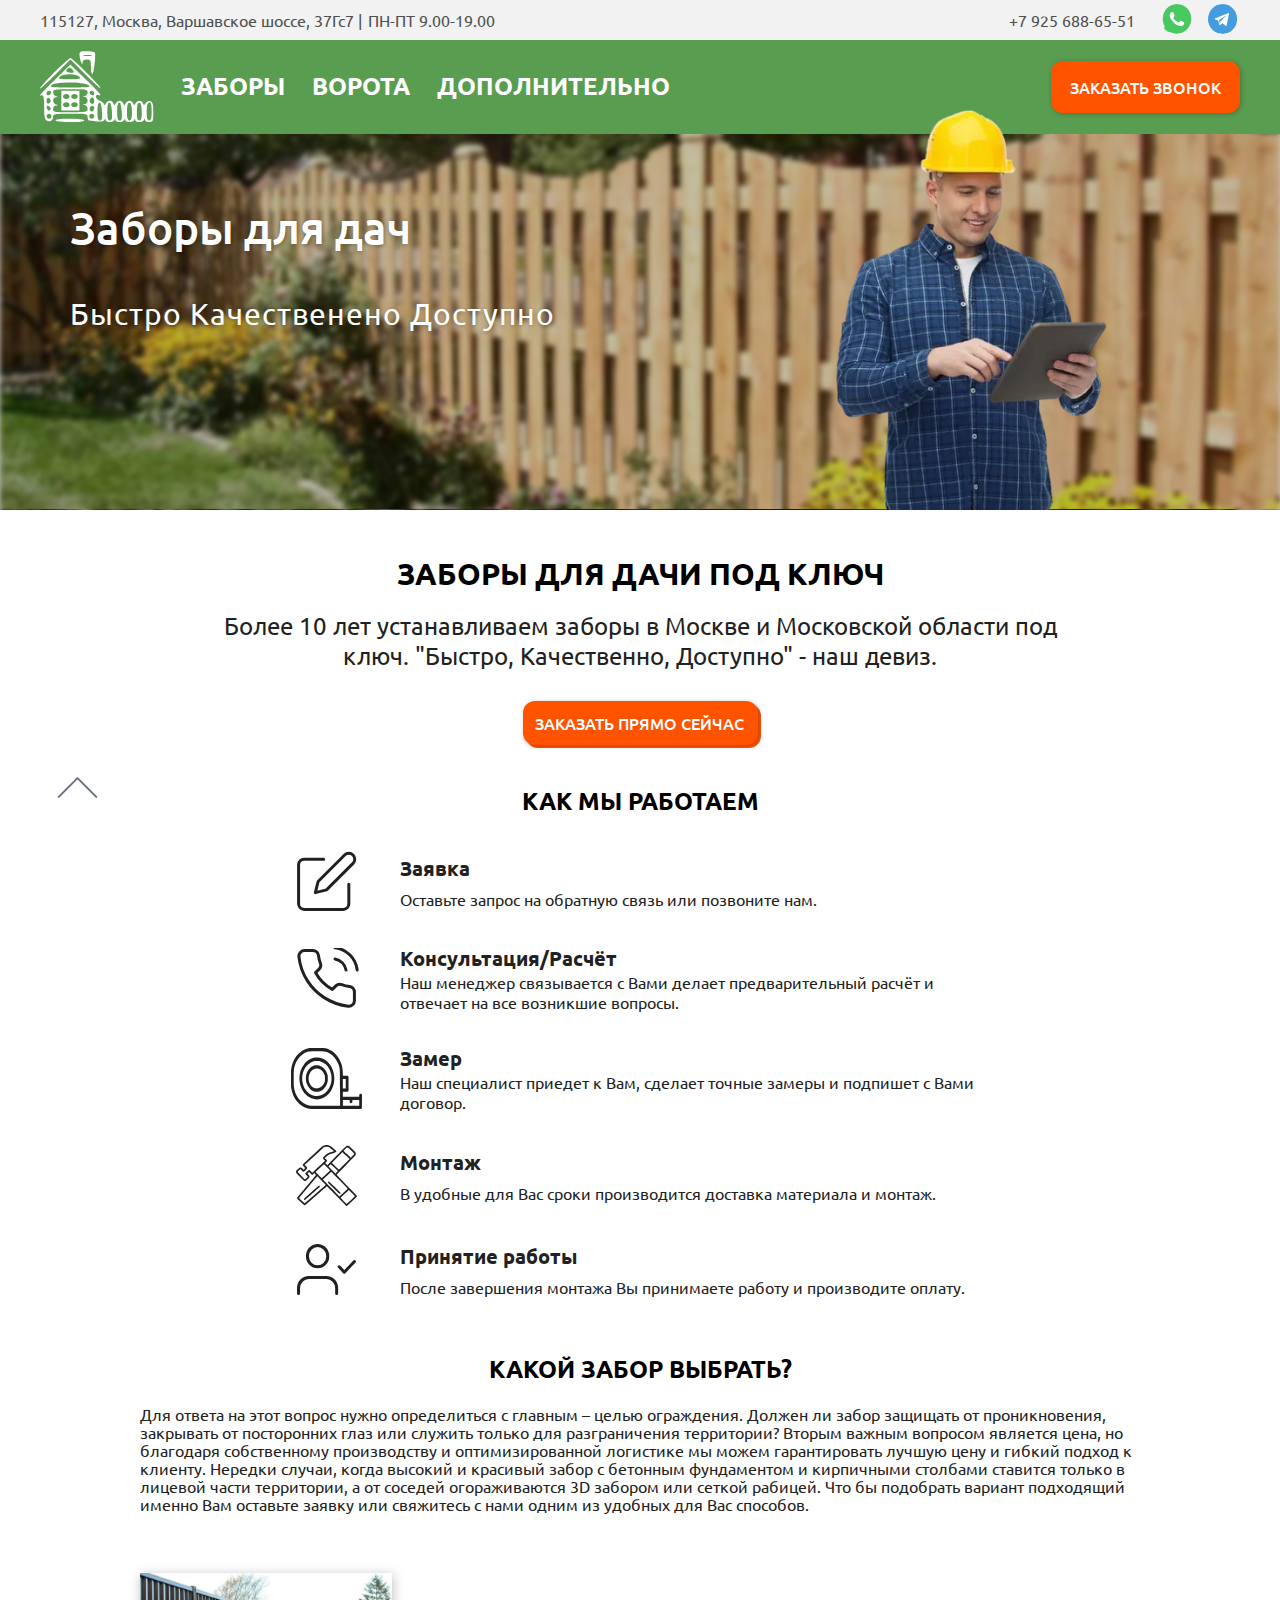
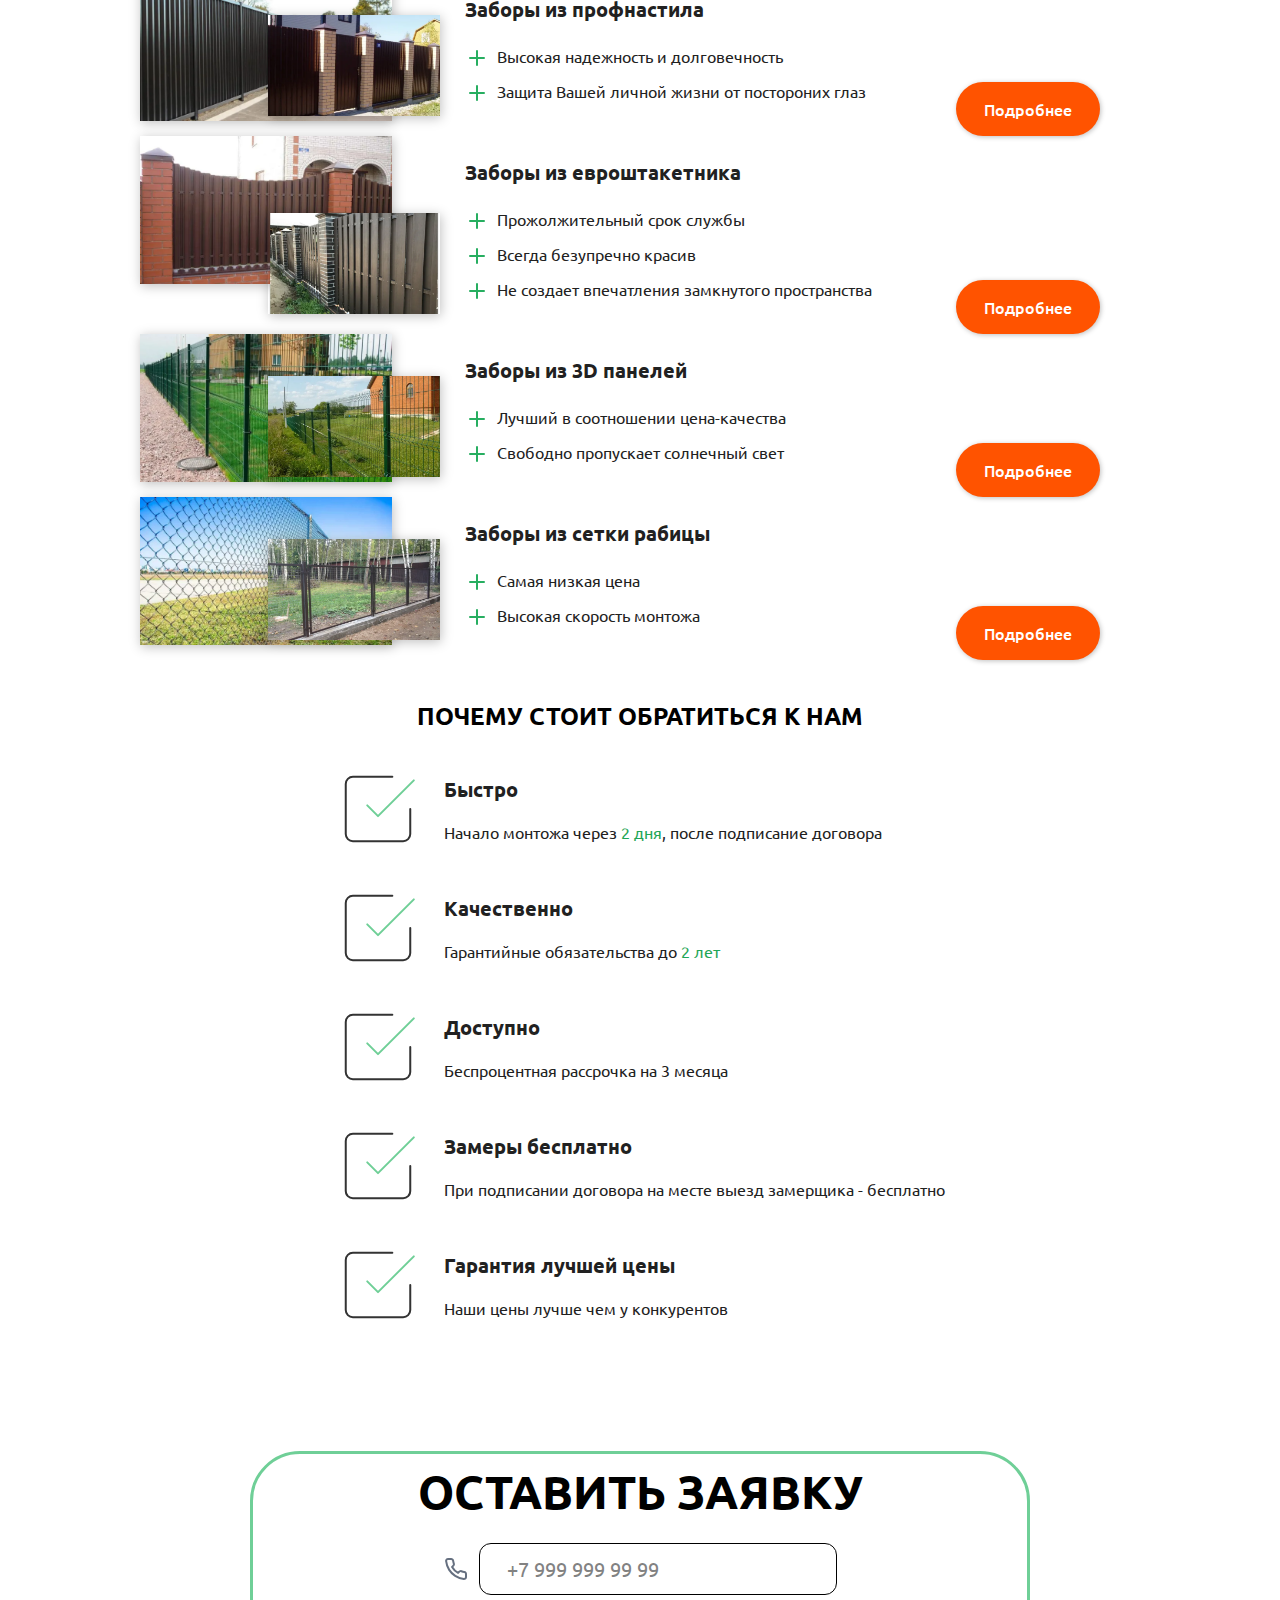
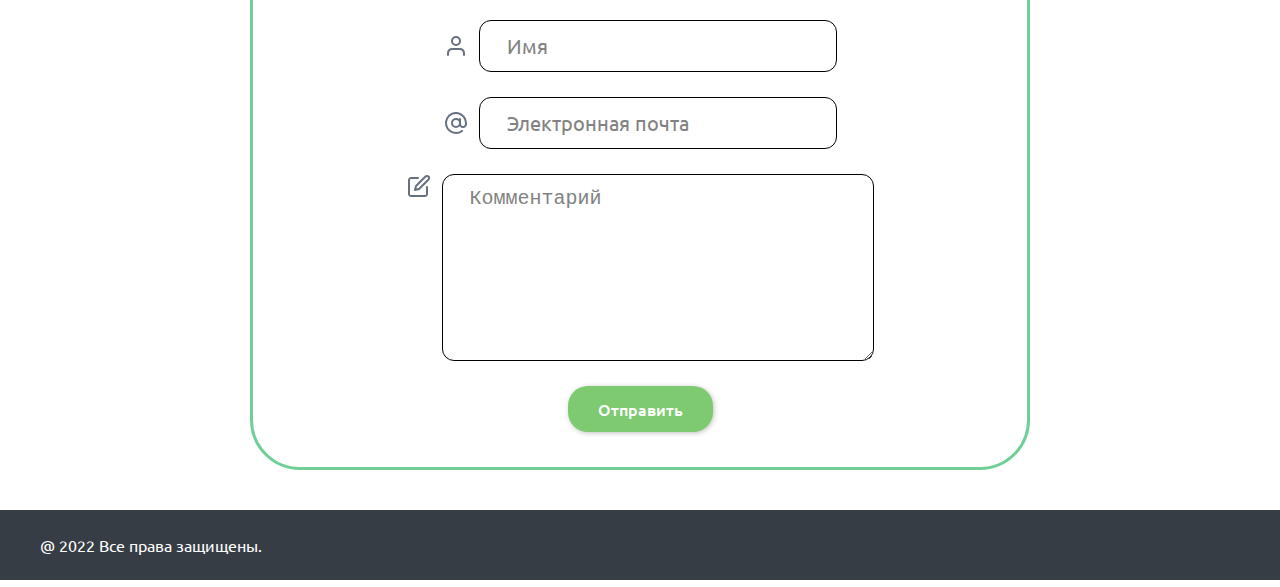
==== commit 78e9e8c1: "fixed menu, price, text, script" ====
--- a/index.html
+++ b/index.html
@@ -23,15 +23,15 @@
         <span>+7 925 688-65-51</span>         <span class="header__line_info__network">             <a href="#">-                <svg width="30" height="31" viewBox="0 0 30 31" fill="none" xmlns="http://www.w3.org/2000/svg">-                    <ellipse cx="15.0885" cy="15.791" rx="14.7555" ry="15.209" fill="white"/>-                    <path d="M20.9369 9.75563C19.4794 8.2585 17.5359 7.42676 15.4846 7.42676C11.2199 7.42676 7.76492 10.9755 7.76492 15.356C7.76492 16.7423 8.14281 18.1285 8.79061 19.2929L7.71094 23.3962L11.8137 22.2872C12.9473 22.8971 14.189 23.2298 15.4846 23.2298C19.7493 23.2298 23.2042 19.6811 23.2042 15.3006C23.1502 13.2489 22.3945 11.2528 20.9369 9.75563ZM19.2094 18.1839C19.0475 18.6275 18.2917 19.0711 17.9138 19.1266C17.5899 19.182 17.1581 19.182 16.7262 19.0711C16.4563 18.9602 16.0784 18.8493 15.6465 18.6275C13.7031 17.7958 12.4615 15.7996 12.3535 15.6333C12.2456 15.5224 11.5438 14.5797 11.5438 13.5816C11.5438 12.5836 12.0296 12.14 12.1916 11.9182C12.3535 11.6964 12.5695 11.6964 12.7314 11.6964C12.8394 11.6964 13.0013 11.6964 13.1093 11.6964C13.2173 11.6964 13.3792 11.6409 13.5412 12.0291C13.7031 12.4172 14.081 13.4153 14.135 13.4707C14.189 13.5816 14.189 13.6925 14.135 13.8034C14.081 13.9143 14.027 14.0252 13.919 14.1361C13.8111 14.247 13.7031 14.4134 13.6491 14.4688C13.5412 14.5797 13.4332 14.6906 13.5412 14.857C13.6491 15.0788 14.027 15.6887 14.6208 16.2432C15.3766 16.9086 15.9704 17.1304 16.1864 17.2413C16.4023 17.3522 16.5103 17.2968 16.6182 17.1859C16.7262 17.075 17.1041 16.6314 17.212 16.4096C17.32 16.1878 17.482 16.2432 17.6439 16.2987C17.8059 16.3541 18.7776 16.8532 18.9395 16.9641C19.1555 17.075 19.2634 17.1304 19.3174 17.1859C19.3714 17.3522 19.3714 17.7404 19.2094 18.1839Z" fill="#48C95F"/>+                <svg width="21" height="22" viewBox="0 0 21 22" fill="none" xmlns="http://www.w3.org/2000/svg">+                    <circle cx="10.5" cy="10.5" r="9.5" fill="white"/>+                    <path d="M17.9268 3.20833C15.9512 1.14583 13.3171 0 10.5366 0C4.7561 0 0.0731696 4.88889 0.0731696 10.9236C0.0731696 12.8333 0.585366 14.7431 1.46341 16.3472L0 22L5.56098 20.4722C7.09756 21.3125 8.78049 21.7708 10.5366 21.7708C16.3171 21.7708 21 16.8819 21 10.8472C20.9268 8.02083 19.9024 5.27083 17.9268 3.20833ZM15.5854 14.8194C15.3659 15.4306 14.3415 16.0417 13.8293 16.1181C13.3902 16.1944 12.8049 16.1944 12.2195 16.0417C11.8537 15.8889 11.3415 15.7361 10.7561 15.4306C8.12195 14.2847 6.43903 11.5347 6.29268 11.3056C6.14634 11.1528 5.19512 9.85417 5.19512 8.47917C5.19512 7.10417 5.85366 6.49305 6.07317 6.1875C6.29268 5.88194 6.58536 5.88194 6.80488 5.88194C6.95122 5.88194 7.17073 5.88194 7.31707 5.88194C7.46341 5.88194 7.68293 5.80556 7.90244 6.34028C8.12195 6.875 8.63414 8.25 8.70731 8.32639C8.78049 8.47917 8.78049 8.63194 8.70731 8.78472C8.63414 8.9375 8.56097 9.09028 8.41463 9.24305C8.26829 9.39583 8.12195 9.625 8.04878 9.70139C7.90244 9.85417 7.7561 10.0069 7.90244 10.2361C8.04878 10.5417 8.56097 11.3819 9.36585 12.1458C10.3902 13.0625 11.1951 13.3681 11.4878 13.5208C11.7805 13.6736 11.9268 13.5972 12.0732 13.4444C12.2195 13.2917 12.7317 12.6806 12.878 12.375C13.0244 12.0694 13.2439 12.1458 13.4634 12.2222C13.6829 12.2986 15 12.9861 15.2195 13.1389C15.5122 13.2917 15.6585 13.3681 15.7317 13.4444C15.8049 13.6736 15.8049 14.2083 15.5854 14.8194Z" fill="#48C95F"/>                 </svg>             </a>             <a href="#">-                <svg width="31" height="31" viewBox="0 0 31 31" fill="none" xmlns="http://www.w3.org/2000/svg">-                    <ellipse cx="15.6882" cy="15.791" rx="14.7556" ry="15.209" fill="white"/>-                    <path d="M7.83101 16.0761L11.2234 17.3799L12.5458 21.7655C12.6033 22.0618 12.9483 22.1211 13.1783 21.9433L15.0757 20.3431C15.2482 20.1653 15.5357 20.1653 15.7657 20.3431L19.1581 22.8915C19.3881 23.0693 19.7331 22.9508 19.7906 22.6544L22.3205 10.2089C22.378 9.91256 22.0905 9.61624 21.803 9.73477L7.83101 15.3056C7.48602 15.4242 7.48602 15.9575 7.83101 16.0761ZM12.3734 16.728L19.0431 12.5202C19.1581 12.4609 19.2731 12.6387 19.1581 12.698L13.6958 17.9725C13.5233 18.1503 13.3508 18.3874 13.3508 18.6837L13.1783 20.1061C13.1783 20.2839 12.8908 20.3431 12.8333 20.1061L12.1433 17.4984C11.9709 17.2021 12.0859 16.8465 12.3734 16.728Z" fill="#449CE0"/>+                <svg width="22" height="22" viewBox="0 0 22 22" fill="none" xmlns="http://www.w3.org/2000/svg">+                    <ellipse cx="10.6721" cy="11" rx="10.6721" ry="11" fill="#449CE0"/>+                    <path d="M4.98987 11.2063L7.44344 12.1493L8.39991 15.3212C8.44149 15.5355 8.69101 15.5784 8.85735 15.4498L10.2297 14.2925C10.3544 14.1639 10.5624 14.1639 10.7287 14.2925L13.1823 16.1356C13.3486 16.2642 13.5981 16.1785 13.6397 15.9642L15.4695 6.96285C15.5111 6.74853 15.3031 6.53421 15.0952 6.61994L4.98987 10.6491C4.74036 10.7348 4.74036 11.1206 4.98987 11.2063ZM8.27515 11.6778L13.0991 8.63452C13.1823 8.59166 13.2654 8.72025 13.1823 8.76311L9.23162 12.578C9.10686 12.7066 8.9821 12.878 8.9821 13.0923L8.85735 14.121C8.85735 14.2496 8.64942 14.2925 8.60783 14.121L8.1088 12.2351C7.98404 12.0207 8.06722 11.7636 8.27515 11.6778Z" fill="white"/>                 </svg>             </a>         </span>@@ -39,7 +39,7 @@
 </div>     <div class="menu--fixed">     <nav class="header__navbar">-        <div class="menu__item--logo hidden">+        <div class="menu__item--logo mob-logo hidden">             <a href="index.html" style="display: block;">                 <svg class="logotip" width="99" height="62" viewBox="0 0 99 62" fill="#fff" xmlns="http://www.w3.org/2000/svg">     <path fill-rule="evenodd" clip-rule="evenodd" d="M34.7285 6.20215C34.502 5.14062 34.3496 4.06543 34.3232 3.21387C34.2354 0.348633 34.9102 0 40.5566 0C44.04 0 47.2002 0.50293 47.5801 1.11816C48.7061 2.94531 46.7686 20 45.4336 20C44.7588 20 44.2061 17.1074 44.2061 13.5713C44.2061 7.66699 43.915 7.14258 40.6406 7.14258C38.2334 7.14258 37.043 7.95605 36.9756 9.64258C36.8906 11.7803 36.6982 11.7285 35.6494 9.28613C35.2998 8.47168 34.9717 7.34473 34.7285 6.20215ZM38.1455 3.86523C39.9092 4.20605 42.7988 4.20605 44.5625 3.86523C46.3262 3.52441 44.8828 3.24609 41.3535 3.24609C37.8242 3.24609 36.3818 3.52441 38.1455 3.86523ZM0 32.1426C0 31.3887 5.60156 25.1328 12.4473 18.2432C19.2939 11.3516 25.5635 5.71387 26.3809 5.71387C28.2812 5.71387 53.5645 31.0996 52.6133 32.0527C52.2217 32.4453 46.1709 27.001 39.1689 19.9541L26.4375 7.13965L13.2188 20.3271C5.94727 27.5801 0 32.8975 0 32.1426ZM0 38.0596C0 37.7803 5.93066 31.7031 13.1807 24.5576L26.3613 11.5645L39.3721 23.9961C52.0859 36.1455 54.9434 39.7158 50.623 38.0547C49.3096 37.5498 48.4834 38.0576 48.4834 39.3652C48.4834 40.5381 50.0879 42.1104 52.0488 42.8574C54.0098 43.6045 55.6338 45.0342 55.6562 46.0361C55.6826 47.0957 56.3086 46.8115 57.1543 45.3574C58.9746 42.2256 62.5498 42.1172 63.7139 45.1553C64.5234 47.2695 64.6992 47.2695 65.8799 45.1553C67.5322 42.1953 71.1357 42.1953 72.2695 45.1553C73.0791 47.2695 73.2549 47.2695 74.4355 45.1553C76.0889 42.1953 79.6924 42.1953 80.8252 45.1553C81.6357 47.2695 81.8105 47.2695 82.9912 45.1553C84.6172 42.2441 88.2422 42.1797 89.3389 45.041C90.0703 46.9531 90.3965 46.9229 91.9395 44.8096C92.9912 43.3701 94.6523 42.7568 96.0479 43.2939C97.8662 43.9932 98.3936 46.1348 98.3936 52.8125C98.3936 61.0498 98.2373 61.4287 94.8291 61.4287C92.8682 61.4287 91.2129 60.626 91.1514 59.6426C91.0615 58.2139 90.8945 58.2139 90.3203 59.6426C89.9238 60.626 88.0498 61.4287 86.1543 61.4287C84.2598 61.4287 82.6562 60.626 82.5957 59.6426C82.5059 58.2139 82.3389 58.2139 81.7637 59.6426C80.8271 61.9688 74.1865 61.9688 74.0391 59.6426C73.9492 58.2139 73.7822 58.2139 73.208 59.6426C72.8115 60.626 70.9375 61.4287 69.043 61.4287C67.1475 61.4287 65.5449 60.626 65.4834 59.6426C65.3936 58.2139 65.2266 58.2139 64.6523 59.6426C63.7148 61.9697 57.0469 61.9697 57.0186 59.6426C57.001 58.2646 56.7295 58.2783 55.8252 59.707C55.0576 60.917 52.7246 61.3232 49.0732 60.8799C46.0039 60.5088 43.0127 60.1572 42.4238 60.1016C41.834 60.0459 41.3535 58.7139 41.3535 57.1426C41.3535 54.4668 40.4023 54.2861 26.3809 54.2861C12.6396 54.2861 11.4082 54.5088 11.4082 56.9902C11.4082 60.1787 8.41602 61.6797 5.57422 59.9189C4.14355 59.0303 3.56445 55.6758 3.56445 48.2646C3.56445 40.7002 3.07715 37.9541 1.78223 38.2139C0.802734 38.4102 0 38.3418 0 38.0596ZM26.5547 18.5713C29.7178 18.5713 30.0215 18.2402 28.5195 16.4287C26.5879 14.0967 25.2432 13.7598 23.7666 15.2383C21.8008 17.209 22.9395 18.5713 26.5547 18.5713ZM25.668 24.2861C34.6904 24.2861 35.7734 24.0146 34.2236 22.1426C33.1016 20.7881 29.9561 20 25.668 20C21.3799 20 18.2344 20.7881 17.1113 22.1426C15.5615 24.0146 16.6455 24.2861 25.668 24.2861ZM26.4795 31.4287C42.8516 31.4287 44.4629 31.21 41.9824 29.3311C37.9971 26.3096 12.4756 26.2744 9.98145 29.2861C8.41895 31.1719 10.3984 31.4287 26.4795 31.4287ZM38.8584 38.7373C40.3486 38.6387 41.3535 37.4199 41.3535 35.7139C41.3535 33.0381 40.4023 32.8574 26.3809 32.8574C12.5488 32.8574 11.4082 33.0674 11.4082 35.6104C11.4082 37.123 12.5312 38.6553 13.9033 39.0156C16.2803 39.6367 16.2803 39.6768 13.9033 39.834C13.1455 39.8848 12.5 40.2383 12.0557 40.793C11.6465 41.3037 11.4082 41.9834 11.4082 42.7529C11.4082 44.2656 12.5312 45.7988 13.9033 46.1582C16.2803 46.7803 16.2803 46.8203 13.9033 46.9775C12.4131 47.0762 11.4082 48.2939 11.4082 50C11.4082 52.6758 12.3594 52.8574 26.3809 52.8574C40.2129 52.8574 41.3535 52.6475 41.3535 50.1045C41.3535 48.5918 40.2305 47.0586 38.8584 46.6982C37.917 46.4521 37.3486 46.2979 37.1533 46.1904C36.8545 46.0273 37.4229 45.9746 38.8584 45.8799C40.3145 45.7832 41.3535 44.5674 41.3535 42.9619C41.3535 41.4482 40.2305 39.916 38.8584 39.5557C37.9609 39.3213 37.4023 39.1699 37.1826 39.0635C36.8203 38.8877 37.3789 38.835 38.8584 38.7373ZM5.7041 36.5469C5.7041 39.0703 8.77441 38.6318 9.65527 35.9824C9.96582 35.0488 9.20312 34.2861 7.96094 34.2861C6.71875 34.2861 5.7041 35.3027 5.7041 36.5469ZM18.5381 51.4287V42.8574V34.2861H26.3809H34.2236V42.8574V51.4287H26.3809H18.5381ZM45.3652 38.2441C46.2959 38.5557 47.0576 37.791 47.0576 36.5469C47.0576 35.3027 46.043 34.2861 44.8008 34.2861C42.2822 34.2861 42.7197 37.3613 45.3652 38.2441ZM22.8154 41.4287C24.4004 41.4287 25.668 40.4756 25.668 39.2861C25.668 38.0957 24.4004 37.1426 22.8154 37.1426C21.2314 37.1426 19.9639 38.0957 19.9639 39.2861C19.9639 40.4756 21.2314 41.4287 22.8154 41.4287ZM29.9463 41.4287C31.5303 41.4287 32.7979 40.4756 32.7979 39.2861C32.7979 38.0957 31.5303 37.1426 29.9463 37.1426C28.3613 37.1426 27.0938 38.0957 27.0938 39.2861C27.0938 40.4756 28.3613 41.4287 29.9463 41.4287ZM7.48633 45.3574C8.46777 45.0303 9.26855 43.9043 9.26855 42.8574C9.26855 41.8096 8.46777 40.6846 7.48633 40.3574C6.42578 40.0029 5.7041 41.0156 5.7041 42.8574C5.7041 44.6982 6.42578 45.7119 7.48633 45.3574ZM45.7158 45.7139C46.4551 45.7139 47.0576 44.4287 47.0576 42.8574C47.0576 39.8447 44.9834 39.0127 43.4932 41.4287C42.4531 43.1143 43.8027 45.7139 45.7158 45.7139ZM22.8154 48.5713C24.4004 48.5713 25.668 47.6182 25.668 46.4287C25.668 45.2383 24.4004 44.2861 22.8154 44.2861C21.2314 44.2861 19.9639 45.2383 19.9639 46.4287C19.9639 47.6182 21.2314 48.5713 22.8154 48.5713ZM29.9463 48.5713C31.5303 48.5713 32.7979 47.6182 32.7979 46.4287C32.7979 45.2383 31.5303 44.2861 29.9463 44.2861C28.3613 44.2861 27.0938 45.2383 27.0938 46.4287C27.0938 47.6182 28.3613 48.5713 29.9463 48.5713ZM52.123 60C53.8945 60 54.251 58.5225 53.9053 52.6133C53.2881 42.0312 49.9102 41.5332 49.9102 52.0244C49.9102 58.2812 50.3877 60 52.123 60ZM60.6787 60C62.4502 60 62.8066 58.5225 62.4619 52.6133C61.8438 42.0312 58.4658 41.5332 58.4658 52.0244C58.4658 58.2812 58.9434 60 60.6787 60ZM69.2354 60C71.0059 60 71.3623 58.5225 71.0176 52.6133C70.4004 42.0312 67.0215 41.5332 67.0215 52.0244C67.0215 58.2812 67.5 60 69.2354 60ZM77.7168 60C79.3301 60 79.8555 58.2627 79.8555 52.9414C79.8555 46.2695 78.5244 43.2383 76.4893 45.2773C75.9883 45.7803 75.5781 49.2969 75.5781 53.0957C75.5781 58.2803 76.1113 60 77.7168 60ZM86.2725 60C87.8857 60 88.4121 58.2627 88.4121 52.9414C88.4121 46.2695 87.0801 43.2383 85.0449 45.2773C84.7861 45.5381 84.5508 46.6074 84.3848 48.1064C84.2295 49.501 84.1338 51.2656 84.1338 53.0957C84.1338 58.2803 84.667 60 86.2725 60ZM94.8291 60C96.4717 60 96.9678 58.1738 96.9678 52.1426C96.9678 44.8643 96.0068 42.8682 93.6406 45.2383C93.1182 45.7617 92.6904 49.2969 92.6904 53.0957C92.6904 58.2803 93.2236 60 94.8291 60ZM5.92383 49.1973C6.47852 51.874 9.26855 52.3457 9.26855 49.7617C9.26855 48.8457 8.40625 47.8076 7.34961 47.4541C6.15039 47.0547 5.61719 47.707 5.92383 49.1973ZM46.8818 50.3301C46.9941 49.96 47.0576 49.5723 47.0576 49.2012C47.0576 46.8447 44.8047 46.4453 43.4932 48.5713C42.3291 50.457 44.0352 53.1318 45.7305 52.0811C46.2217 51.7773 46.6523 51.0918 46.8818 50.3301ZM7.84277 58.5713C9.01953 58.5713 9.98145 57.6074 9.98145 56.4287C9.98145 55.25 9.01953 54.2861 7.84277 54.2861C6.66602 54.2861 5.7041 55.25 5.7041 56.4287C5.7041 57.6074 6.66602 58.5713 7.84277 58.5713ZM44.9189 58.5713C46.0957 58.5713 47.0576 57.6074 47.0576 56.4287C47.0576 55.25 46.0957 54.2861 44.9189 54.2861C43.7422 54.2861 42.7803 55.25 42.7803 56.4287C42.7803 57.6074 43.7422 58.5713 44.9189 58.5713ZM26.4648 61.4287C19.8438 61.4287 14.0312 60.7861 13.5469 60C12.9834 59.0869 17.334 58.5713 25.584 58.5713C33.2461 58.5713 38.502 59.1533 38.502 60C38.502 60.8398 33.5391 61.4287 26.4648 61.4287Z" fill="#fff"/>@@ -48,8 +48,8 @@
         </div>          <ul class="menu menu--mob">-            <li class="menu__item--logo">-                <a href="index.html" style="display: block;">+            <li class="menu__item--logo menu__desk-logo">+                <a href="index.html">                     <svg class="logotip" width="99" height="62" viewBox="0 0 99 62" fill="#fff" xmlns="http://www.w3.org/2000/svg">     <path fill-rule="evenodd" clip-rule="evenodd" d="M34.7285 6.20215C34.502 5.14062 34.3496 4.06543 34.3232 3.21387C34.2354 0.348633 34.9102 0 40.5566 0C44.04 0 47.2002 0.50293 47.5801 1.11816C48.7061 2.94531 46.7686 20 45.4336 20C44.7588 20 44.2061 17.1074 44.2061 13.5713C44.2061 7.66699 43.915 7.14258 40.6406 7.14258C38.2334 7.14258 37.043 7.95605 36.9756 9.64258C36.8906 11.7803 36.6982 11.7285 35.6494 9.28613C35.2998 8.47168 34.9717 7.34473 34.7285 6.20215ZM38.1455 3.86523C39.9092 4.20605 42.7988 4.20605 44.5625 3.86523C46.3262 3.52441 44.8828 3.24609 41.3535 3.24609C37.8242 3.24609 36.3818 3.52441 38.1455 3.86523ZM0 32.1426C0 31.3887 5.60156 25.1328 12.4473 18.2432C19.2939 11.3516 25.5635 5.71387 26.3809 5.71387C28.2812 5.71387 53.5645 31.0996 52.6133 32.0527C52.2217 32.4453 46.1709 27.001 39.1689 19.9541L26.4375 7.13965L13.2188 20.3271C5.94727 27.5801 0 32.8975 0 32.1426ZM0 38.0596C0 37.7803 5.93066 31.7031 13.1807 24.5576L26.3613 11.5645L39.3721 23.9961C52.0859 36.1455 54.9434 39.7158 50.623 38.0547C49.3096 37.5498 48.4834 38.0576 48.4834 39.3652C48.4834 40.5381 50.0879 42.1104 52.0488 42.8574C54.0098 43.6045 55.6338 45.0342 55.6562 46.0361C55.6826 47.0957 56.3086 46.8115 57.1543 45.3574C58.9746 42.2256 62.5498 42.1172 63.7139 45.1553C64.5234 47.2695 64.6992 47.2695 65.8799 45.1553C67.5322 42.1953 71.1357 42.1953 72.2695 45.1553C73.0791 47.2695 73.2549 47.2695 74.4355 45.1553C76.0889 42.1953 79.6924 42.1953 80.8252 45.1553C81.6357 47.2695 81.8105 47.2695 82.9912 45.1553C84.6172 42.2441 88.2422 42.1797 89.3389 45.041C90.0703 46.9531 90.3965 46.9229 91.9395 44.8096C92.9912 43.3701 94.6523 42.7568 96.0479 43.2939C97.8662 43.9932 98.3936 46.1348 98.3936 52.8125C98.3936 61.0498 98.2373 61.4287 94.8291 61.4287C92.8682 61.4287 91.2129 60.626 91.1514 59.6426C91.0615 58.2139 90.8945 58.2139 90.3203 59.6426C89.9238 60.626 88.0498 61.4287 86.1543 61.4287C84.2598 61.4287 82.6562 60.626 82.5957 59.6426C82.5059 58.2139 82.3389 58.2139 81.7637 59.6426C80.8271 61.9688 74.1865 61.9688 74.0391 59.6426C73.9492 58.2139 73.7822 58.2139 73.208 59.6426C72.8115 60.626 70.9375 61.4287 69.043 61.4287C67.1475 61.4287 65.5449 60.626 65.4834 59.6426C65.3936 58.2139 65.2266 58.2139 64.6523 59.6426C63.7148 61.9697 57.0469 61.9697 57.0186 59.6426C57.001 58.2646 56.7295 58.2783 55.8252 59.707C55.0576 60.917 52.7246 61.3232 49.0732 60.8799C46.0039 60.5088 43.0127 60.1572 42.4238 60.1016C41.834 60.0459 41.3535 58.7139 41.3535 57.1426C41.3535 54.4668 40.4023 54.2861 26.3809 54.2861C12.6396 54.2861 11.4082 54.5088 11.4082 56.9902C11.4082 60.1787 8.41602 61.6797 5.57422 59.9189C4.14355 59.0303 3.56445 55.6758 3.56445 48.2646C3.56445 40.7002 3.07715 37.9541 1.78223 38.2139C0.802734 38.4102 0 38.3418 0 38.0596ZM26.5547 18.5713C29.7178 18.5713 30.0215 18.2402 28.5195 16.4287C26.5879 14.0967 25.2432 13.7598 23.7666 15.2383C21.8008 17.209 22.9395 18.5713 26.5547 18.5713ZM25.668 24.2861C34.6904 24.2861 35.7734 24.0146 34.2236 22.1426C33.1016 20.7881 29.9561 20 25.668 20C21.3799 20 18.2344 20.7881 17.1113 22.1426C15.5615 24.0146 16.6455 24.2861 25.668 24.2861ZM26.4795 31.4287C42.8516 31.4287 44.4629 31.21 41.9824 29.3311C37.9971 26.3096 12.4756 26.2744 9.98145 29.2861C8.41895 31.1719 10.3984 31.4287 26.4795 31.4287ZM38.8584 38.7373C40.3486 38.6387 41.3535 37.4199 41.3535 35.7139C41.3535 33.0381 40.4023 32.8574 26.3809 32.8574C12.5488 32.8574 11.4082 33.0674 11.4082 35.6104C11.4082 37.123 12.5312 38.6553 13.9033 39.0156C16.2803 39.6367 16.2803 39.6768 13.9033 39.834C13.1455 39.8848 12.5 40.2383 12.0557 40.793C11.6465 41.3037 11.4082 41.9834 11.4082 42.7529C11.4082 44.2656 12.5312 45.7988 13.9033 46.1582C16.2803 46.7803 16.2803 46.8203 13.9033 46.9775C12.4131 47.0762 11.4082 48.2939 11.4082 50C11.4082 52.6758 12.3594 52.8574 26.3809 52.8574C40.2129 52.8574 41.3535 52.6475 41.3535 50.1045C41.3535 48.5918 40.2305 47.0586 38.8584 46.6982C37.917 46.4521 37.3486 46.2979 37.1533 46.1904C36.8545 46.0273 37.4229 45.9746 38.8584 45.8799C40.3145 45.7832 41.3535 44.5674 41.3535 42.9619C41.3535 41.4482 40.2305 39.916 38.8584 39.5557C37.9609 39.3213 37.4023 39.1699 37.1826 39.0635C36.8203 38.8877 37.3789 38.835 38.8584 38.7373ZM5.7041 36.5469C5.7041 39.0703 8.77441 38.6318 9.65527 35.9824C9.96582 35.0488 9.20312 34.2861 7.96094 34.2861C6.71875 34.2861 5.7041 35.3027 5.7041 36.5469ZM18.5381 51.4287V42.8574V34.2861H26.3809H34.2236V42.8574V51.4287H26.3809H18.5381ZM45.3652 38.2441C46.2959 38.5557 47.0576 37.791 47.0576 36.5469C47.0576 35.3027 46.043 34.2861 44.8008 34.2861C42.2822 34.2861 42.7197 37.3613 45.3652 38.2441ZM22.8154 41.4287C24.4004 41.4287 25.668 40.4756 25.668 39.2861C25.668 38.0957 24.4004 37.1426 22.8154 37.1426C21.2314 37.1426 19.9639 38.0957 19.9639 39.2861C19.9639 40.4756 21.2314 41.4287 22.8154 41.4287ZM29.9463 41.4287C31.5303 41.4287 32.7979 40.4756 32.7979 39.2861C32.7979 38.0957 31.5303 37.1426 29.9463 37.1426C28.3613 37.1426 27.0938 38.0957 27.0938 39.2861C27.0938 40.4756 28.3613 41.4287 29.9463 41.4287ZM7.48633 45.3574C8.46777 45.0303 9.26855 43.9043 9.26855 42.8574C9.26855 41.8096 8.46777 40.6846 7.48633 40.3574C6.42578 40.0029 5.7041 41.0156 5.7041 42.8574C5.7041 44.6982 6.42578 45.7119 7.48633 45.3574ZM45.7158 45.7139C46.4551 45.7139 47.0576 44.4287 47.0576 42.8574C47.0576 39.8447 44.9834 39.0127 43.4932 41.4287C42.4531 43.1143 43.8027 45.7139 45.7158 45.7139ZM22.8154 48.5713C24.4004 48.5713 25.668 47.6182 25.668 46.4287C25.668 45.2383 24.4004 44.2861 22.8154 44.2861C21.2314 44.2861 19.9639 45.2383 19.9639 46.4287C19.9639 47.6182 21.2314 48.5713 22.8154 48.5713ZM29.9463 48.5713C31.5303 48.5713 32.7979 47.6182 32.7979 46.4287C32.7979 45.2383 31.5303 44.2861 29.9463 44.2861C28.3613 44.2861 27.0938 45.2383 27.0938 46.4287C27.0938 47.6182 28.3613 48.5713 29.9463 48.5713ZM52.123 60C53.8945 60 54.251 58.5225 53.9053 52.6133C53.2881 42.0312 49.9102 41.5332 49.9102 52.0244C49.9102 58.2812 50.3877 60 52.123 60ZM60.6787 60C62.4502 60 62.8066 58.5225 62.4619 52.6133C61.8438 42.0312 58.4658 41.5332 58.4658 52.0244C58.4658 58.2812 58.9434 60 60.6787 60ZM69.2354 60C71.0059 60 71.3623 58.5225 71.0176 52.6133C70.4004 42.0312 67.0215 41.5332 67.0215 52.0244C67.0215 58.2812 67.5 60 69.2354 60ZM77.7168 60C79.3301 60 79.8555 58.2627 79.8555 52.9414C79.8555 46.2695 78.5244 43.2383 76.4893 45.2773C75.9883 45.7803 75.5781 49.2969 75.5781 53.0957C75.5781 58.2803 76.1113 60 77.7168 60ZM86.2725 60C87.8857 60 88.4121 58.2627 88.4121 52.9414C88.4121 46.2695 87.0801 43.2383 85.0449 45.2773C84.7861 45.5381 84.5508 46.6074 84.3848 48.1064C84.2295 49.501 84.1338 51.2656 84.1338 53.0957C84.1338 58.2803 84.667 60 86.2725 60ZM94.8291 60C96.4717 60 96.9678 58.1738 96.9678 52.1426C96.9678 44.8643 96.0068 42.8682 93.6406 45.2383C93.1182 45.7617 92.6904 49.2969 92.6904 53.0957C92.6904 58.2803 93.2236 60 94.8291 60ZM5.92383 49.1973C6.47852 51.874 9.26855 52.3457 9.26855 49.7617C9.26855 48.8457 8.40625 47.8076 7.34961 47.4541C6.15039 47.0547 5.61719 47.707 5.92383 49.1973ZM46.8818 50.3301C46.9941 49.96 47.0576 49.5723 47.0576 49.2012C47.0576 46.8447 44.8047 46.4453 43.4932 48.5713C42.3291 50.457 44.0352 53.1318 45.7305 52.0811C46.2217 51.7773 46.6523 51.0918 46.8818 50.3301ZM7.84277 58.5713C9.01953 58.5713 9.98145 57.6074 9.98145 56.4287C9.98145 55.25 9.01953 54.2861 7.84277 54.2861C6.66602 54.2861 5.7041 55.25 5.7041 56.4287C5.7041 57.6074 6.66602 58.5713 7.84277 58.5713ZM44.9189 58.5713C46.0957 58.5713 47.0576 57.6074 47.0576 56.4287C47.0576 55.25 46.0957 54.2861 44.9189 54.2861C43.7422 54.2861 42.7803 55.25 42.7803 56.4287C42.7803 57.6074 43.7422 58.5713 44.9189 58.5713ZM26.4648 61.4287C19.8438 61.4287 14.0312 60.7861 13.5469 60C12.9834 59.0869 17.334 58.5713 25.584 58.5713C33.2461 58.5713 38.502 59.1533 38.502 60C38.502 60.8398 33.5391 61.4287 26.4648 61.4287Z" fill="#fff"/> </svg>@@ -94,13 +94,13 @@
         <article class="banner" style="background-image: url('images/banner/bg-main.png');">     <div class="banner--hide">         <h2 class="banner__title">Заборы для дач</h2>-        <p class="banner__paragraph">Быстро  Качественено  Надежно</p>+        <p class="banner__paragraph">Быстро  Качественено  Доступно</p>     </div> </article>          <section class="name_page">     <h1 class="name_page__title title__section">Заборы для дачи под ключ</h1>-    <p class="name_page__paragraph">Более 10 лет устанавливаем заборы в Москве и Московской области под ключ. "Быстро, Качественно, Надёжно" - наш девиз.</p>+    <p class="name_page__paragraph">Более 10 лет устанавливаем заборы в Москве и Московской области под ключ. "Быстро, Качественно, Доступно" - наш девиз.</p> </section>          <a href="#form" class="btn call_to_action">@@ -108,7 +108,7 @@
 </a>          <section class="icon_text we_work">-    <h2 class="icon_text__title title__section">Как стоит обратиться к нам</h2>+    <h2 class="icon_text__title title__section">Как мы работаем</h2>     <div class="icon_text__list">         <div class="icon_text__item">     <div class="icon_text__item__icon we_work__icon icon--svg" style="-webkit-mask-image: url('./images/icons/we_work/edit.svg'); mask-image: url('./images/icons/we_work/edit.svg');"></div>@@ -309,8 +309,32 @@
 </section>          <section class="icon_text benefist">-    <h2 class="icon_text__title title__section">Почему мы работаем</h2>+    <h2 class="icon_text__title title__section">Почему стоит обратиться к нам</h2>     <div class="icon_text__list">+        <div class="icon_text__item">+    <svg class="icon_text__item__icon" width="86" height="86" viewBox="0 0 86 86" fill="none" xmlns="http://www.w3.org/2000/svg">+        <path d="M32.25 39.4163L43 50.1663L78.8333 14.333" stroke="#6FCF97" stroke-width="2" stroke-linecap="round" stroke-linejoin="round"/>+        <path d="M75.25 43V68.0833C75.25 69.9841 74.4949 71.8069 73.1509 73.1509C71.8069 74.4949 69.9841 75.25 68.0833 75.25H17.9167C16.0159 75.25 14.1931 74.4949 12.8491 73.1509C11.5051 71.8069 10.75 69.9841 10.75 68.0833V17.9167C10.75 16.0159 11.5051 14.1931 12.8491 12.8491C14.1931 11.5051 16.0159 10.75 17.9167 10.75H57.3333" stroke="#333333" stroke-width="2" stroke-linecap="round" stroke-linejoin="round"/>+    </svg>+    <h3 class="icon_text__item__title">Быстро</h3>+    <p class="icon_text__item__paragraph">Начало монтожа через <span class='attent'>2 дня</span>, после подписание договора</p>+</div>+        <div class="icon_text__item">+    <svg class="icon_text__item__icon" width="86" height="86" viewBox="0 0 86 86" fill="none" xmlns="http://www.w3.org/2000/svg">+        <path d="M32.25 39.4163L43 50.1663L78.8333 14.333" stroke="#6FCF97" stroke-width="2" stroke-linecap="round" stroke-linejoin="round"/>+        <path d="M75.25 43V68.0833C75.25 69.9841 74.4949 71.8069 73.1509 73.1509C71.8069 74.4949 69.9841 75.25 68.0833 75.25H17.9167C16.0159 75.25 14.1931 74.4949 12.8491 73.1509C11.5051 71.8069 10.75 69.9841 10.75 68.0833V17.9167C10.75 16.0159 11.5051 14.1931 12.8491 12.8491C14.1931 11.5051 16.0159 10.75 17.9167 10.75H57.3333" stroke="#333333" stroke-width="2" stroke-linecap="round" stroke-linejoin="round"/>+    </svg>+    <h3 class="icon_text__item__title">Качественно</h3>+    <p class="icon_text__item__paragraph">Гарантийные обязательства до <span class='attent'>2 лет</span></p>+</div>+        <div class="icon_text__item">+    <svg class="icon_text__item__icon" width="86" height="86" viewBox="0 0 86 86" fill="none" xmlns="http://www.w3.org/2000/svg">+        <path d="M32.25 39.4163L43 50.1663L78.8333 14.333" stroke="#6FCF97" stroke-width="2" stroke-linecap="round" stroke-linejoin="round"/>+        <path d="M75.25 43V68.0833C75.25 69.9841 74.4949 71.8069 73.1509 73.1509C71.8069 74.4949 69.9841 75.25 68.0833 75.25H17.9167C16.0159 75.25 14.1931 74.4949 12.8491 73.1509C11.5051 71.8069 10.75 69.9841 10.75 68.0833V17.9167C10.75 16.0159 11.5051 14.1931 12.8491 12.8491C14.1931 11.5051 16.0159 10.75 17.9167 10.75H57.3333" stroke="#333333" stroke-width="2" stroke-linecap="round" stroke-linejoin="round"/>+    </svg>+    <h3 class="icon_text__item__title">Доступно</h3>+    <p class="icon_text__item__paragraph">Беспроцентная рассрочка на 3 месяца</p>+</div>         <div class="icon_text__item">     <svg class="icon_text__item__icon" width="86" height="86" viewBox="0 0 86 86" fill="none" xmlns="http://www.w3.org/2000/svg">         <path d="M32.25 39.4163L43 50.1663L78.8333 14.333" stroke="#6FCF97" stroke-width="2" stroke-linecap="round" stroke-linejoin="round"/>@@ -324,30 +348,6 @@
         <path d="M32.25 39.4163L43 50.1663L78.8333 14.333" stroke="#6FCF97" stroke-width="2" stroke-linecap="round" stroke-linejoin="round"/>         <path d="M75.25 43V68.0833C75.25 69.9841 74.4949 71.8069 73.1509 73.1509C71.8069 74.4949 69.9841 75.25 68.0833 75.25H17.9167C16.0159 75.25 14.1931 74.4949 12.8491 73.1509C11.5051 71.8069 10.75 69.9841 10.75 68.0833V17.9167C10.75 16.0159 11.5051 14.1931 12.8491 12.8491C14.1931 11.5051 16.0159 10.75 17.9167 10.75H57.3333" stroke="#333333" stroke-width="2" stroke-linecap="round" stroke-linejoin="round"/>     </svg>-    <h3 class="icon_text__item__title">Быстро</h3>-    <p class="icon_text__item__paragraph">Начало монтожа через <span class='attent'>2 дня</span>, после подписание договора</p>-</div>-        <div class="icon_text__item">-    <svg class="icon_text__item__icon" width="86" height="86" viewBox="0 0 86 86" fill="none" xmlns="http://www.w3.org/2000/svg">-        <path d="M32.25 39.4163L43 50.1663L78.8333 14.333" stroke="#6FCF97" stroke-width="2" stroke-linecap="round" stroke-linejoin="round"/>-        <path d="M75.25 43V68.0833C75.25 69.9841 74.4949 71.8069 73.1509 73.1509C71.8069 74.4949 69.9841 75.25 68.0833 75.25H17.9167C16.0159 75.25 14.1931 74.4949 12.8491 73.1509C11.5051 71.8069 10.75 69.9841 10.75 68.0833V17.9167C10.75 16.0159 11.5051 14.1931 12.8491 12.8491C14.1931 11.5051 16.0159 10.75 17.9167 10.75H57.3333" stroke="#333333" stroke-width="2" stroke-linecap="round" stroke-linejoin="round"/>-    </svg>-    <h3 class="icon_text__item__title">Качественно</h3>-    <p class="icon_text__item__paragraph">Гарантийные обязательства до <span class='attent'>2 лет</span></p>-</div>-        <div class="icon_text__item">-    <svg class="icon_text__item__icon" width="86" height="86" viewBox="0 0 86 86" fill="none" xmlns="http://www.w3.org/2000/svg">-        <path d="M32.25 39.4163L43 50.1663L78.8333 14.333" stroke="#6FCF97" stroke-width="2" stroke-linecap="round" stroke-linejoin="round"/>-        <path d="M75.25 43V68.0833C75.25 69.9841 74.4949 71.8069 73.1509 73.1509C71.8069 74.4949 69.9841 75.25 68.0833 75.25H17.9167C16.0159 75.25 14.1931 74.4949 12.8491 73.1509C11.5051 71.8069 10.75 69.9841 10.75 68.0833V17.9167C10.75 16.0159 11.5051 14.1931 12.8491 12.8491C14.1931 11.5051 16.0159 10.75 17.9167 10.75H57.3333" stroke="#333333" stroke-width="2" stroke-linecap="round" stroke-linejoin="round"/>-    </svg>-    <h3 class="icon_text__item__title">Доступно</h3>-    <p class="icon_text__item__paragraph">Беспроцентная рассрочка на 3 месяца</p>-</div>-        <div class="icon_text__item">-    <svg class="icon_text__item__icon" width="86" height="86" viewBox="0 0 86 86" fill="none" xmlns="http://www.w3.org/2000/svg">-        <path d="M32.25 39.4163L43 50.1663L78.8333 14.333" stroke="#6FCF97" stroke-width="2" stroke-linecap="round" stroke-linejoin="round"/>-        <path d="M75.25 43V68.0833C75.25 69.9841 74.4949 71.8069 73.1509 73.1509C71.8069 74.4949 69.9841 75.25 68.0833 75.25H17.9167C16.0159 75.25 14.1931 74.4949 12.8491 73.1509C11.5051 71.8069 10.75 69.9841 10.75 68.0833V17.9167C10.75 16.0159 11.5051 14.1931 12.8491 12.8491C14.1931 11.5051 16.0159 10.75 17.9167 10.75H57.3333" stroke="#333333" stroke-width="2" stroke-linecap="round" stroke-linejoin="round"/>-    </svg>     <h3 class="icon_text__item__title">Гарантия лучшей цены</h3>     <p class="icon_text__item__paragraph">Наши цены лучше чем у конкурентов</p> </div>@@ -388,7 +388,7 @@
                 <path d="M11 4H4C3.46957 4 2.96086 4.21071 2.58579 4.58579C2.21071 4.96086 2 5.46957 2 6V20C2 20.5304 2.21071 21.0391 2.58579 21.4142C2.96086 21.7893 3.46957 22 4 22H18C18.5304 22 19.0391 21.7893 19.4142 21.4142C19.7893 21.0391 20 20.5304 20 20V13" stroke="#667080" stroke-width="2" stroke-linecap="round" stroke-linejoin="round"/>                 <path d="M18.5 2.50023C18.8978 2.1024 19.4374 1.87891 20 1.87891C20.5626 1.87891 21.1022 2.1024 21.5 2.50023C21.8978 2.89805 22.1213 3.43762 22.1213 4.00023C22.1213 4.56284 21.8978 5.1024 21.5 5.50023L12 15.0002L8 16.0002L9 12.0002L18.5 2.50023Z" stroke="#667080" stroke-width="2" stroke-linecap="round" stroke-linejoin="round"/>             </svg>-            <textarea class="form__input" cols="30" rows="10" placeholder="Комментарий"></textarea>+            <textarea class="form__input" cols="30" rows="7" placeholder="Комментарий"></textarea>         </label>              <div class="form__item">--- a/style/index.css
+++ b/style/index.css
@@ -1,3 +1,4 @@
+@charset "UTF-8";
 @import url("https://fonts.googleapis.com/css2?family=Ubuntu:wght@300;400;500;600;700;800&display=swap");
 *, *::after, *::before {
   margin: 0;
@@ -36,6 +37,10 @@
 h2,
 .btn {
   font-weight: 500; }
+
+img {
+  display: block;
+  width: 100%; }
 
 .wrapper {
   display: -webkit-box;
@@ -63,7 +68,9 @@
   font-weight: 800;
   color: #000;
   text-transform: uppercase;
-  text-align: center; }
+  text-align: center;
+  padding-left: 10px;
+  padding-right: 10px; }
 
 .btn {
   border-radius: 12px;
@@ -145,9 +152,10 @@
       gap: 12px;
       margin-left: 25px; }
       .header__line_info__network a {
-        display: block;
-        height: 40px; }
+        display: block; }
       .header__line_info__network svg {
+        width: 34px;
+        height: 30px;
         margin-top: 4px;
         border-radius: 100%;
         -webkit-transition: all liner 0.35s;
@@ -174,7 +182,8 @@
     height: 94px;
     margin: 0 auto;
     padding-left: 40px;
-    padding-right: 40px; }
+    padding-right: 40px;
+    background-color: #599D50; }
   .header__person {
     position: absolute;
     width: 270px;
@@ -194,7 +203,6 @@
     top: 40px;
     left: 0;
     width: 100%;
-    background-color: #599D50;
     z-index: 9999; }
   .menu__button {
     padding: 15px 19px;
@@ -496,26 +504,29 @@
   padding-bottom: 50px; }
 
 .price__context {
+  padding-top: 20px; }
+
+.price__text {
+  width: 100%;
+  padding-right: 20px;
+  padding-bottom: 20px; }
+
+.price__network {
   display: -webkit-box;
   display: -ms-flexbox;
   display: flex;
-  -webkit-box-pack: center;
-      -ms-flex-pack: center;
-          justify-content: center;
+  -webkit-box-pack: justify;
+      -ms-flex-pack: justify;
+          justify-content: space-between;
   -webkit-box-align: center;
       -ms-flex-align: center;
           align-items: center;
-  padding-top: 20px; }
-
-.price__text {
-  max-width: 700px;
-  width: 100%;
-  padding-right: 20px; }
-
-.price__network {
-  border: solid 3px #82d5a5;
-  padding: 5px;
-  border-radius: 7px; }
+  max-width: 780px;
+  width: 100%;
+  margin: 0 auto;
+  padding: 5px 40px;
+  border-radius: 22px;
+  border: solid 3px #82d5a5; }
   .price__network_phone {
     display: -webkit-box;
     display: -ms-flexbox;
@@ -587,19 +598,12 @@
     width: 100%;
     height: auto; }
     .header__line_info {
-      display: block;
-      -webkit-box-pack: justify;
-          -ms-flex-pack: justify;
-              justify-content: space-between;
-      width: 100%;
-      padding: 0 40px;
-      line-height: 40px;
-      color: #4F4F4F;
-      background-color: #f2f2f2; }
+      padding: 0 30px; }
       .header__line_info__item {
         display: -webkit-box;
         display: -ms-flexbox;
-        display: flex; }
+        display: flex;
+        font-size: 14px; }
       .header__line_info__network {
         display: -webkit-box;
         display: -ms-flexbox;
@@ -607,8 +611,8 @@
         -webkit-box-pack: center;
             -ms-flex-pack: center;
                 justify-content: center;
-        gap: 12px;
-        margin-left: 25px; }
+        gap: 8px;
+        margin-left: 15px; }
         .header__line_info__network a {
           display: block;
           height: 40px; }
@@ -627,13 +631,15 @@
     .header__navbar {
       margin: auto;
       padding-left: 0;
-      padding-right: 0; }
+      padding-right: 0;
+      -webkit-box-shadow: 0 1px 10px rgba(0, 0, 0, 0.3);
+              box-shadow: 0 1px 10px rgba(0, 0, 0, 0.3); }
       .header__navbar::after {
-        content: "Menu";
+        content: "Меню";
         position: absolute;
         top: 0;
         right: 0;
-        padding-right: 20px;
+        padding-right: 30px;
         width: 260px;
         height: 100%;
         display: -webkit-box;
@@ -660,6 +666,8 @@
     padding-bottom: 90px;
     border-radius: 0 0 0 5px;
     text-align: center; }
+    .menu__desk-logo {
+      display: none; }
     .menu--mob {
       opacity: 0;
       height: 0;
@@ -681,7 +689,6 @@
         display: block; }
     .menu--fixed {
       position: fixed;
-      top: 0;
       left: 0;
       width: 100%;
       background-color: #599D50;
@@ -692,7 +699,7 @@
       right: 30px; }
     .menu__item--logo {
       position: fixed;
-      top: 4px;
+      top: 44px;
       left: 40px;
       height: 84px; }
       .menu__item--logo.hidden {
@@ -701,7 +708,13 @@
       display: block;
       padding: 20px 15px; }
       .menu__link:hover {
-        background-color: #436e3d; } }
+        background-color: #436e3d; }
+  .banner {
+    padding-top: 20px; } }
+
+@media only screen and (max-width: 900px) {
+  .price {
+    padding: 15px 40px; } }
 
 @media only screen and (max-width: 813px) {
   .banner {
@@ -739,3 +752,42 @@
         max-width: 122px; }
   .list_fences .next_info {
     bottom: 6px; } }
+
+@media only screen and (max-width: 675px) {
+  .header {
+    position: relative;
+    width: 100%;
+    height: auto; }
+    .header__line_info {
+      display: block; }
+      .header__line_info__item:first-child {
+        display: none; }
+      .header__line_info__item:last-child {
+        -webkit-box-pack: justify;
+            -ms-flex-pack: justify;
+                justify-content: space-between; }
+  .list_fences .next_info {
+    bottom: 26px;
+    padding: 10px 18px; }
+  .banner {
+    height: 350px; }
+    .banner--hide {
+      display: -webkit-box;
+      display: -ms-flexbox;
+      display: flex;
+      -webkit-box-pack: center;
+          -ms-flex-pack: center;
+              justify-content: center;
+      -ms-flex-wrap: wrap;
+          flex-wrap: wrap;
+      gap: 0; }
+    .banner__title {
+      width: 80%;
+      padding-top: 80px;
+      padding-bottom: 40px;
+      font-size: 34px; }
+    .banner__paragraph {
+      width: 80%;
+      font-size: 20px; }
+  .form__item svg {
+    display: none; } }
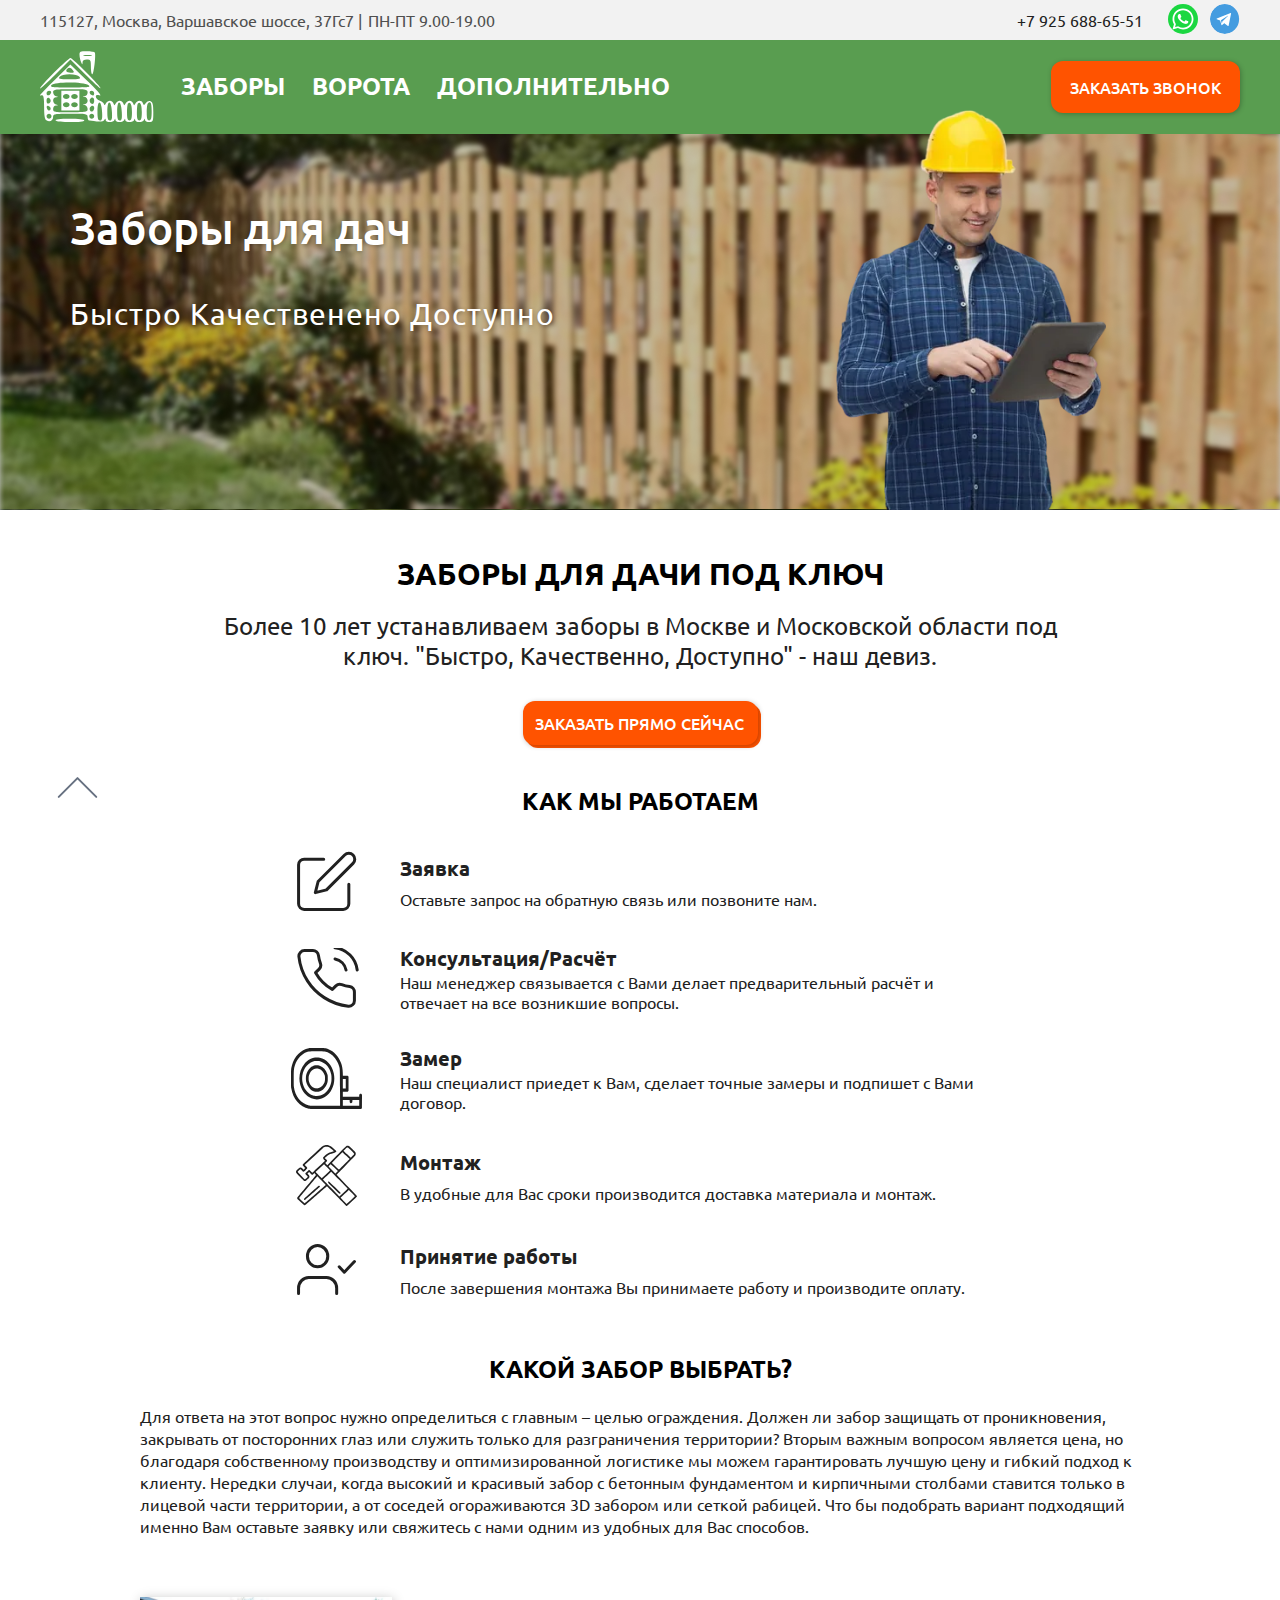
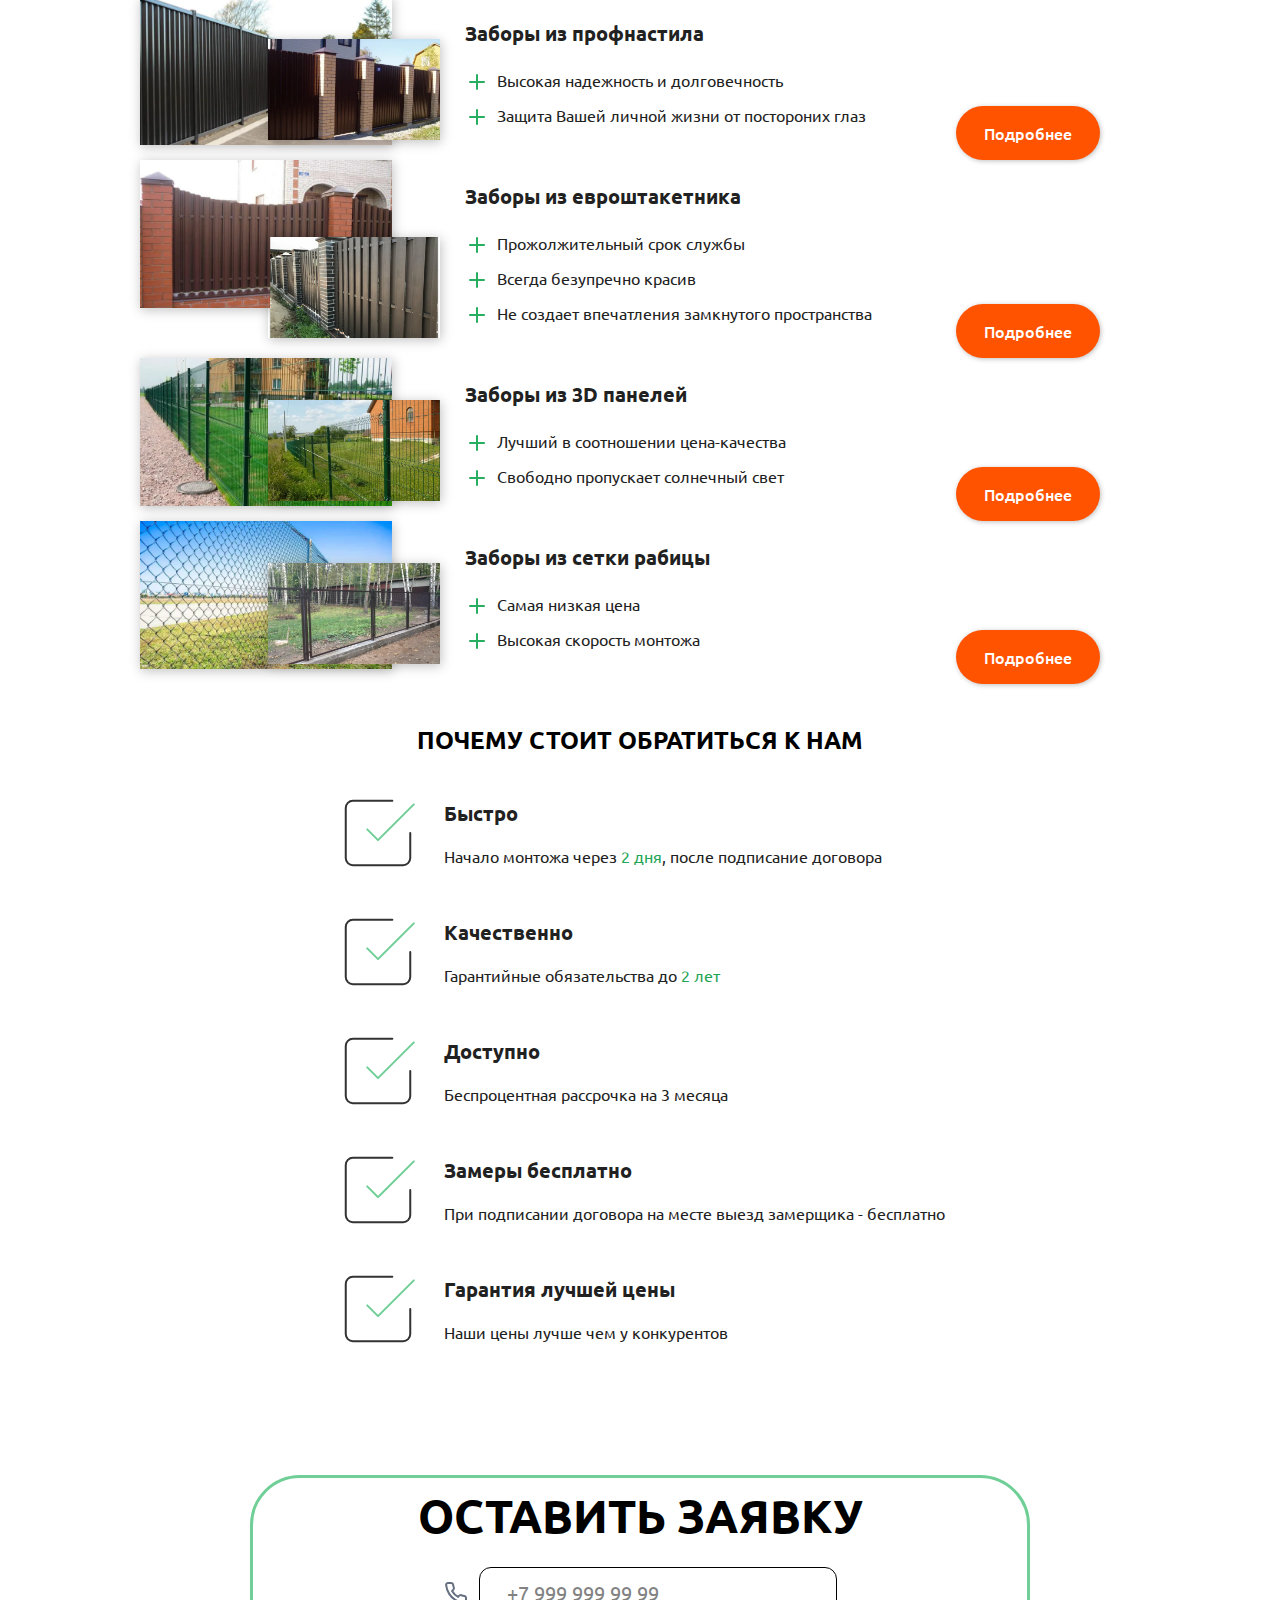
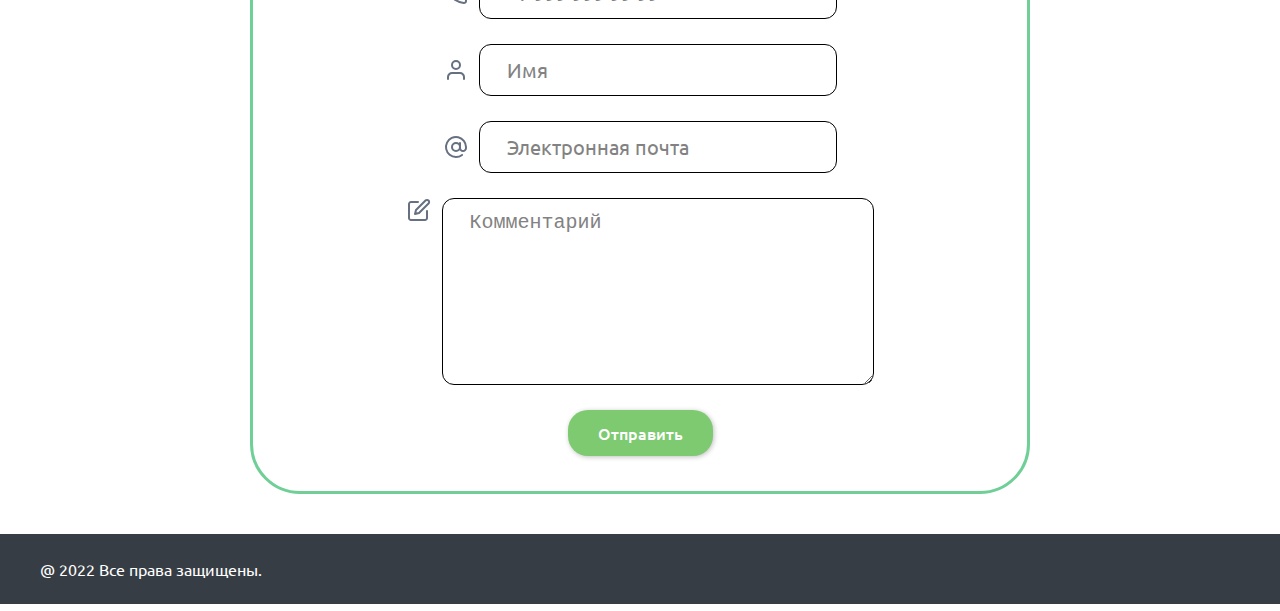
==== commit b454c532: "mini-fix, add link phone, add submenu + adaptive" ====
--- a/index.html
+++ b/index.html
@@ -20,13 +20,16 @@
         <span>ПН-ПТ 9.00-19.00</span>     </div>     <div class="header__line_info__item">-        <span>+7 925 688-65-51</span>+        <a class="mob__phone" data-phone="79256886551">+            +7 925 688-65-51+        </a>         <span class="header__line_info__network">             <a href="#">-                <svg width="21" height="22" viewBox="0 0 21 22" fill="none" xmlns="http://www.w3.org/2000/svg">-                    <circle cx="10.5" cy="10.5" r="9.5" fill="white"/>-                    <path d="M17.9268 3.20833C15.9512 1.14583 13.3171 0 10.5366 0C4.7561 0 0.0731696 4.88889 0.0731696 10.9236C0.0731696 12.8333 0.585366 14.7431 1.46341 16.3472L0 22L5.56098 20.4722C7.09756 21.3125 8.78049 21.7708 10.5366 21.7708C16.3171 21.7708 21 16.8819 21 10.8472C20.9268 8.02083 19.9024 5.27083 17.9268 3.20833ZM15.5854 14.8194C15.3659 15.4306 14.3415 16.0417 13.8293 16.1181C13.3902 16.1944 12.8049 16.1944 12.2195 16.0417C11.8537 15.8889 11.3415 15.7361 10.7561 15.4306C8.12195 14.2847 6.43903 11.5347 6.29268 11.3056C6.14634 11.1528 5.19512 9.85417 5.19512 8.47917C5.19512 7.10417 5.85366 6.49305 6.07317 6.1875C6.29268 5.88194 6.58536 5.88194 6.80488 5.88194C6.95122 5.88194 7.17073 5.88194 7.31707 5.88194C7.46341 5.88194 7.68293 5.80556 7.90244 6.34028C8.12195 6.875 8.63414 8.25 8.70731 8.32639C8.78049 8.47917 8.78049 8.63194 8.70731 8.78472C8.63414 8.9375 8.56097 9.09028 8.41463 9.24305C8.26829 9.39583 8.12195 9.625 8.04878 9.70139C7.90244 9.85417 7.7561 10.0069 7.90244 10.2361C8.04878 10.5417 8.56097 11.3819 9.36585 12.1458C10.3902 13.0625 11.1951 13.3681 11.4878 13.5208C11.7805 13.6736 11.9268 13.5972 12.0732 13.4444C12.2195 13.2917 12.7317 12.6806 12.878 12.375C13.0244 12.0694 13.2439 12.1458 13.4634 12.2222C13.6829 12.2986 15 12.9861 15.2195 13.1389C15.5122 13.2917 15.6585 13.3681 15.7317 13.4444C15.8049 13.6736 15.8049 14.2083 15.5854 14.8194Z" fill="#48C95F"/>-                </svg>+                <svg width="40" height="40" viewBox="0 0 40 40" fill="none" xmlns="http://www.w3.org/2000/svg">+                    <path d="M40 0H0V40H40V0Z" fill="#1BD741"/>+                    <path d="M6.01172 34.0039L7.97103 27.045C6.71108 24.9045 6.0477 22.4692 6.0477 19.9673C6.0477 12.2641 12.3147 5.99707 20.018 5.99707C27.7212 5.99707 33.9881 12.2641 33.9881 19.9673C33.9881 27.6706 27.7212 33.9376 20.018 33.9376C17.6177 33.9376 15.2674 33.3232 13.1881 32.1565L6.01172 34.0039ZM13.555 29.615L13.9826 29.8761C15.7955 30.9828 17.8825 31.5678 20.018 31.5678C26.4145 31.5678 31.6183 26.3638 31.6183 19.9673C31.6183 13.5708 26.4145 8.36689 20.018 8.36689C13.6215 8.36689 8.41752 13.5708 8.41752 19.9673C8.41752 22.1961 9.05097 24.3604 10.2492 26.2264L10.5372 26.6748L9.4089 30.6822L13.555 29.615Z" fill="white"/>+                    <path d="M16.0939 13.4651L15.1874 13.4157C14.9026 13.4002 14.6233 13.4953 14.4081 13.6823C13.9687 14.0639 13.266 14.8017 13.0501 15.7631C12.7283 17.1967 13.2257 18.9521 14.513 20.7076C15.8004 22.463 18.1994 25.2716 22.4416 26.4712C23.8087 26.8578 24.884 26.5972 25.7137 26.0664C26.3709 25.6461 26.8239 24.9714 26.9871 24.2087L27.1319 23.5326C27.1779 23.3178 27.0688 23.0998 26.8692 23.0078L23.8055 21.5956C23.6066 21.504 23.3708 21.5619 23.237 21.7353L22.0343 23.2944C21.9435 23.4122 21.7879 23.4589 21.6475 23.4096C20.8238 23.1201 18.0648 21.9646 16.551 19.0485C16.4853 18.922 16.5016 18.7685 16.5948 18.6606L17.7442 17.3309C17.8617 17.1951 17.8913 17.0042 17.8208 16.8392L16.5002 13.7496C16.4298 13.5851 16.2723 13.4749 16.0939 13.4651Z" fill="white"/>+                </svg>                           </a>             <a href="#">                 <svg width="22" height="22" viewBox="0 0 22 22" fill="none" xmlns="http://www.w3.org/2000/svg">@@ -56,7 +59,21 @@
                 </a>             </li>             <li class="menu__item">-                <a href="#" class="menu__link">заборы</a>+                <a class="menu__link menu__list">заборы</a>+                <ul class="submenu hidden">+                    <li class="menu__item">+                        <a href="corrugated_board.html" class="menu__link">из профнастила</a>+                    </li>+                    <li class="menu__item">+                        <a href="euro_picket_fence.html" class="menu__link">из евроштакетника</a>+                    </li>+                    <li class="menu__item">+                        <a href="3d_panels.html" class="menu__link">из 3D панелей</a>+                    </li>+                    <li class="menu__item">+                        <a href="mesh_netting.html" class="menu__link">из сетки рабицы</a>+                    </li>+                </ul>             </li>             <li class="menu__item">                 <a href="gates_and_gates.html" class="menu__link">ворота</a>--- a/style/index.css
+++ b/style/index.css
@@ -154,7 +154,7 @@
       .header__line_info__network a {
         display: block; }
       .header__line_info__network svg {
-        width: 34px;
+        width: 30px;
         height: 30px;
         margin-top: 4px;
         border-radius: 100%;
@@ -217,8 +217,10 @@
       -webkit-transition: all ease .35s;
       -o-transition: all ease .35s;
       transition: all ease .35s; }
-  .menu__item--logo {
-    height: 84px; }
+  .menu__item {
+    position: relative; }
+    .menu__item--logo {
+      height: 84px; }
   .menu__link {
     line-height: 18px;
     font-size: 24px;
@@ -227,12 +229,25 @@
     text-transform: uppercase;
     -webkit-transition: all ease .35s;
     -o-transition: all ease .35s;
-    transition: all ease .35s; }
+    transition: all ease .35s;
+    cursor: pointer; }
     .menu__link:hover {
       text-shadow: 1px 1px 10px #000;
       -webkit-transition: all ease .35s;
       -o-transition: all ease .35s;
       transition: all ease .35s; }
+
+.submenu {
+  position: absolute;
+  top: 23px;
+  left: -15px;
+  width: 330px;
+  padding-top: 10px; }
+  .submenu .menu__link {
+    display: block;
+    padding: 10px 15px;
+    font-size: 22px;
+    background-color: #599D50; }
 
 .banner {
   display: block;
@@ -305,7 +320,7 @@
     max-width: 1000px;
     width: 100%;
     margin: 0 auto;
-    line-height: 18px; }
+    line-height: 22px; }
 
 .icon_text {
   padding-top: 40px;
@@ -527,7 +542,7 @@
   padding: 5px 40px;
   border-radius: 22px;
   border: solid 3px #82d5a5; }
-  .price__network_phone {
+  .price__network_phone a {
     display: -webkit-box;
     display: -ms-flexbox;
     display: flex;
@@ -545,8 +560,12 @@
     -webkit-box-pack: center;
         -ms-flex-pack: center;
             justify-content: center;
-    gap: 10px;
+    gap: 20px;
     padding-top: 5px; }
+    .price__network_soc svg {
+      width: 30px;
+      height: 30px;
+      border-radius: 50%; }
 
 .footer {
   display: -webkit-box;
@@ -709,6 +728,19 @@
       padding: 20px 15px; }
       .menu__link:hover {
         background-color: #436e3d; }
+  .submenu {
+    position: absolute;
+    top: -10px;
+    left: 0;
+    -webkit-transform: translate(-100%, 0);
+        -ms-transform: translate(-100%, 0);
+            transform: translate(-100%, 0);
+    width: 292px;
+    text-align: left; }
+    .submenu .menu__link {
+      display: block;
+      padding: 10px 15px;
+      font-size: 22px; }
   .banner {
     padding-top: 20px; } }
 
@@ -791,3 +823,9 @@
       font-size: 20px; }
   .form__item svg {
     display: none; } }
+
+@media only screen and (max-width: 444px) {
+  .price__network {
+    display: block; }
+    .price__network_phone a {
+      padding-bottom: 5px; } }
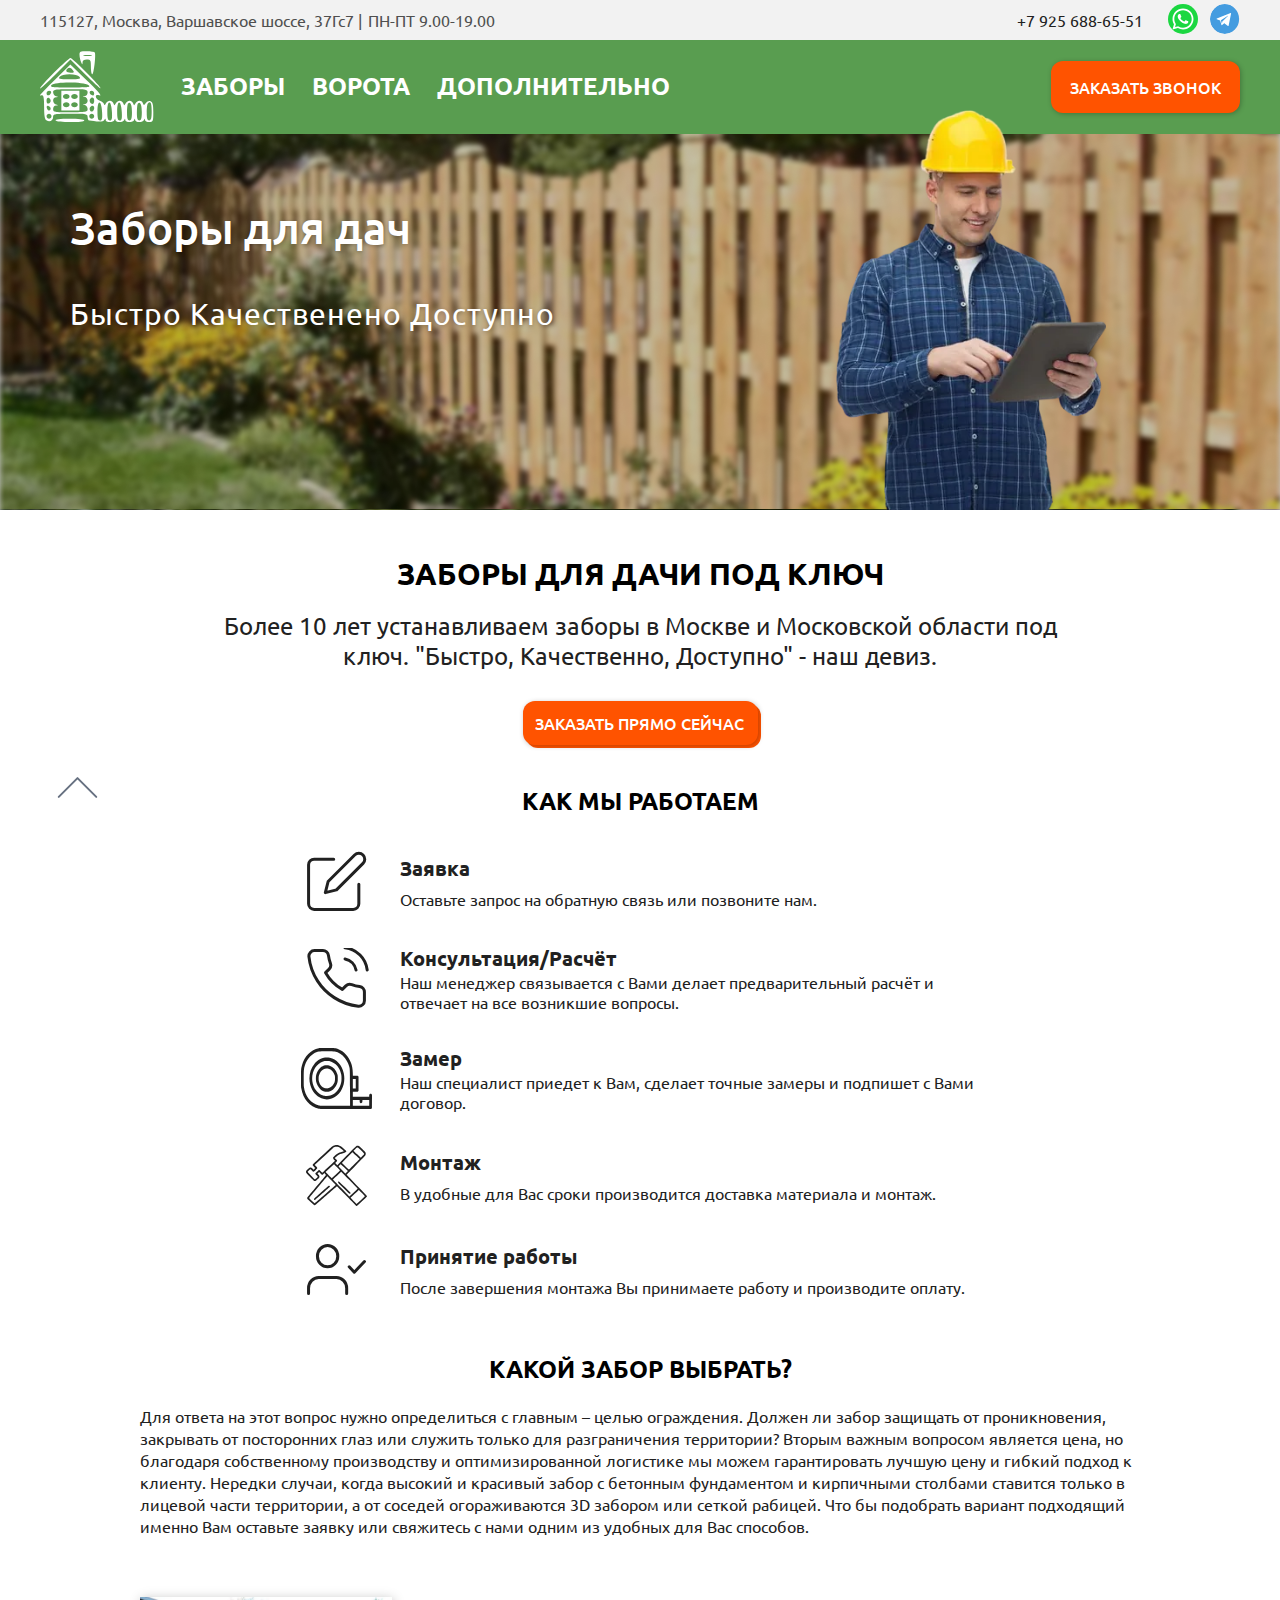
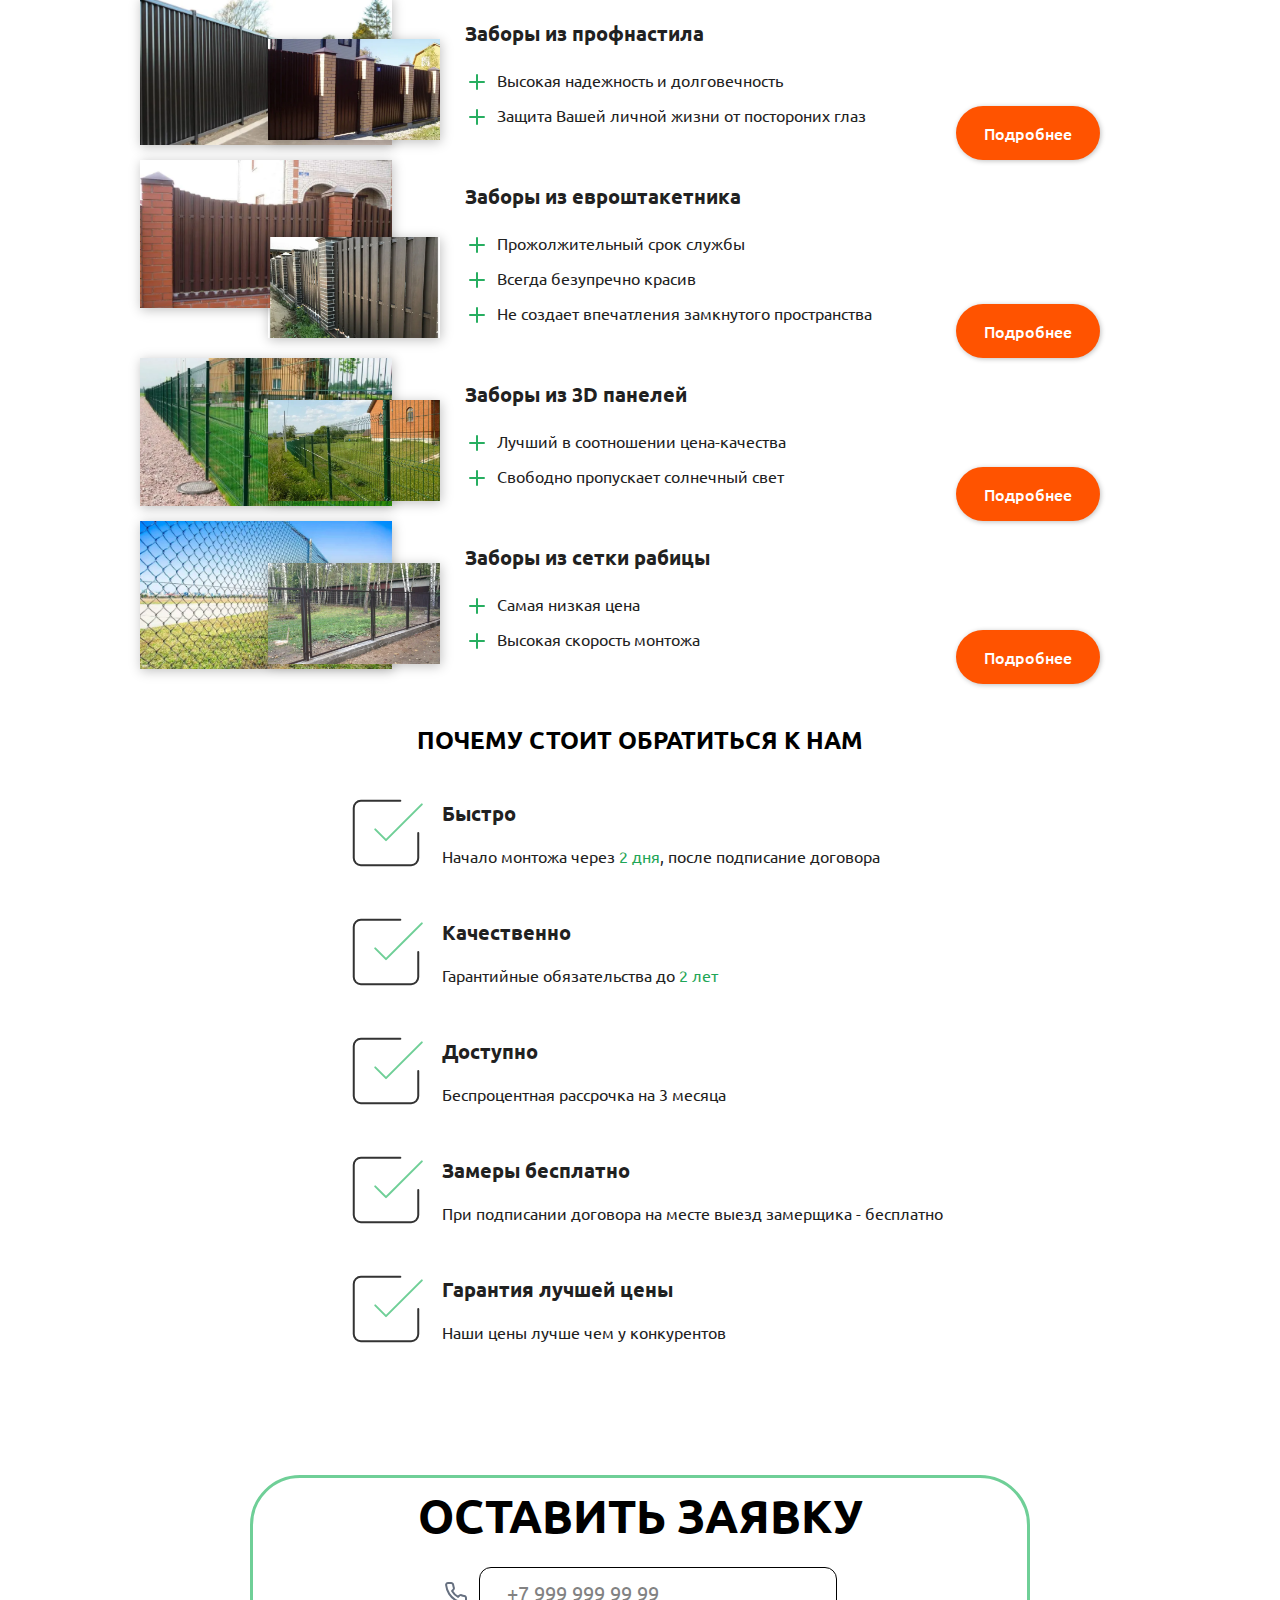
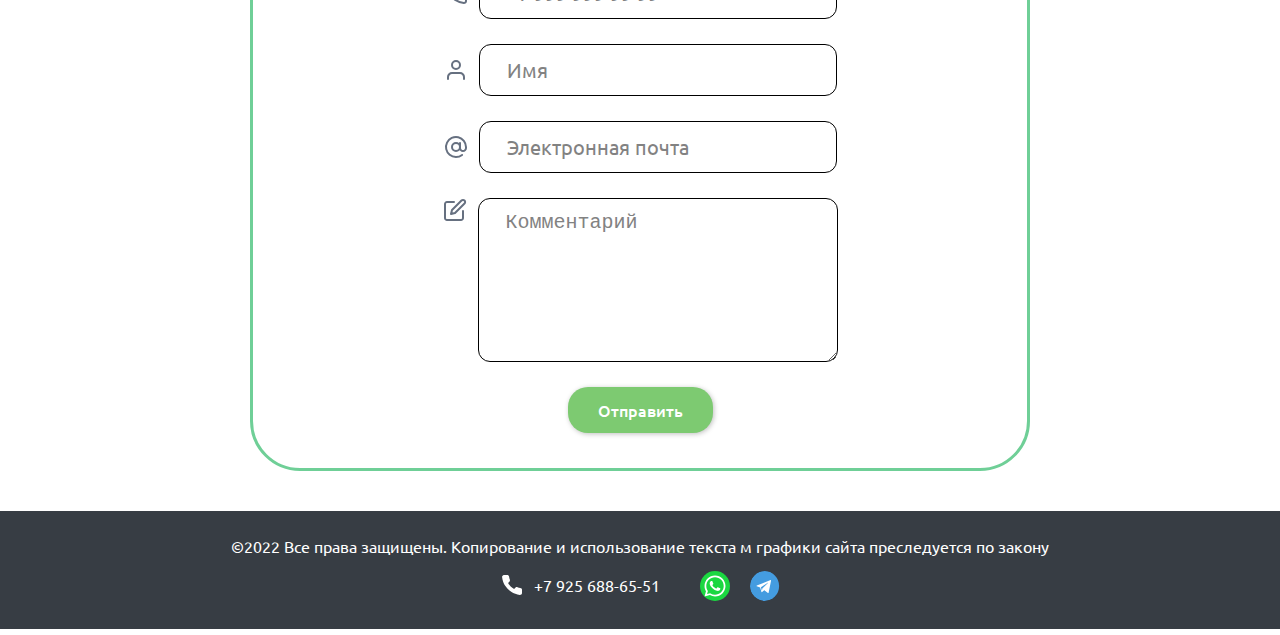
==== commit 8bdb2acb: "mini-fix, add footer, add scrool-form" ====
--- a/index.html
+++ b/index.html
@@ -79,7 +79,7 @@
                 <a href="gates_and_gates.html" class="menu__link">ворота</a>             </li>             <li class="menu__item hidden">-                <a href="#" class="menu__link">галерея</a>+                <a href="gallary.html" class="menu__link">галерея</a>             </li>             <li class="menu__item">                 <a href="extra.html" class="menu__link">дополнительно</a>@@ -101,7 +101,9 @@
         </svg>         <div class="menu--full hidden"></div> -        <a href="#form" class="btn menu__button  menu--mob">+        <a++class="btn menu__button  menu--mob form--scroll">     Заказать звонок </a>     </nav>@@ -120,7 +122,9 @@
     <p class="name_page__paragraph">Более 10 лет устанавливаем заборы в Москве и Московской области под ключ. "Быстро, Качественно, Доступно" - наш девиз.</p> </section> -        <a href="#form" class="btn call_to_action">+        <a++class="btn call_to_action form--scroll">     Заказать прямо сейчас </a> @@ -198,7 +202,11 @@
      </div> -    <a href="corrugated_board.html" class="btn next_info">+    <a++     href="corrugated_board.html" ++class="btn next_info">     Подробнее </a> </div> @@ -245,7 +253,11 @@
      </div> -    <a href="euro_picket_fence.html" class="btn next_info">+    <a++     href="euro_picket_fence.html" ++class="btn next_info">     Подробнее </a> </div> @@ -282,7 +294,11 @@
      </div> -    <a href="3d_panels.html" class="btn next_info">+    <a++     href="3d_panels.html" ++class="btn next_info">     Подробнее </a> </div> @@ -319,7 +335,11 @@
      </div> -    <a href="mesh_netting.html" class="btn next_info">+    <a++     href="mesh_netting.html" ++class="btn next_info">     Подробнее </a> </div> @@ -371,7 +391,9 @@
     </div> </section> -        <section class="order_form">+        <div id="form--scroll"></div>++<section class="order_form">     <form class="form" method="POST" id="form">          <h2 class="form__title title__section">Оставить заявку</h2>@@ -405,11 +427,13 @@
                 <path d="M11 4H4C3.46957 4 2.96086 4.21071 2.58579 4.58579C2.21071 4.96086 2 5.46957 2 6V20C2 20.5304 2.21071 21.0391 2.58579 21.4142C2.96086 21.7893 3.46957 22 4 22H18C18.5304 22 19.0391 21.7893 19.4142 21.4142C19.7893 21.0391 20 20.5304 20 20V13" stroke="#667080" stroke-width="2" stroke-linecap="round" stroke-linejoin="round"/>                 <path d="M18.5 2.50023C18.8978 2.1024 19.4374 1.87891 20 1.87891C20.5626 1.87891 21.1022 2.1024 21.5 2.50023C21.8978 2.89805 22.1213 3.43762 22.1213 4.00023C22.1213 4.56284 21.8978 5.1024 21.5 5.50023L12 15.0002L8 16.0002L9 12.0002L18.5 2.50023Z" stroke="#667080" stroke-width="2" stroke-linecap="round" stroke-linejoin="round"/>             </svg>-            <textarea class="form__input" cols="30" rows="7" placeholder="Комментарий"></textarea>+            <textarea class="form__input" cols="24" rows="6" placeholder="Комментарий"></textarea>         </label>              <div class="form__item">-            <a href="" class="btn form__button">+            <a++class="btn form__button">     Отправить </a>         </div>@@ -430,7 +454,36 @@
 </div>  <footer class="footer">-    <p>@ 2022 Все права защищены.</p>+    +    <p class="footer__paragraph">+    <span class="footer__paragraph--symbol">©</span>2022 Все права защищены. Копирование и использование текста м графики сайта преследуется по закону+</p>+    <div class="footer__network">+    <div class="footer__network_phone">+        <a class="mob__phone" data-phone="79256886551">+            <svg width="24" height="24" viewBox="0 0 24 24" fill="#fff" xmlns="http://www.w3.org/2000/svg">+                <path d="M22.0004 16.9201V19.9201C22.0016 20.1986 21.9445 20.4743 21.8329 20.7294C21.7214 20.9846 21.5577 21.2137 21.3525 21.402C21.1473 21.5902 20.905 21.7336 20.6412 21.8228C20.3773 21.912 20.0978 21.9452 19.8204 21.9201C16.7433 21.5857 13.7874 20.5342 11.1904 18.8501C8.77425 17.3148 6.72576 15.2663 5.19042 12.8501C3.5004 10.2413 2.44866 7.27109 2.12042 4.1801C2.09543 3.90356 2.1283 3.62486 2.21692 3.36172C2.30555 3.09859 2.44799 2.85679 2.63519 2.65172C2.82238 2.44665 3.05023 2.28281 3.30421 2.17062C3.5582 2.05843 3.83276 2.00036 4.11042 2.0001H7.11042C7.59573 1.99532 8.06621 2.16718 8.43418 2.48363C8.80215 2.80008 9.0425 3.23954 9.11042 3.7201C9.23704 4.68016 9.47187 5.62282 9.81042 6.5301C9.94497 6.88802 9.97408 7.27701 9.89433 7.65098C9.81457 8.02494 9.62928 8.36821 9.36042 8.6401L8.09042 9.9101C9.51398 12.4136 11.5869 14.4865 14.0904 15.9101L15.3604 14.6401C15.6323 14.3712 15.9756 14.1859 16.3495 14.1062C16.7235 14.0264 17.1125 14.0556 17.4704 14.1901C18.3777 14.5286 19.3204 14.7635 20.2804 14.8901C20.7662 14.9586 21.2098 15.2033 21.527 15.5776C21.8441 15.9519 22.0126 16.4297 22.0004 16.9201Z" stroke="transparent" stroke-width="2" stroke-linecap="round" stroke-linejoin="round"/>+            </svg>+            <span>+7 925 688-65-51</span>+        </a>+    </div>+    <div class="footer__network_soc">+        <a href="#">+            <svg width="40" height="40" viewBox="0 0 40 40" fill="none" xmlns="http://www.w3.org/2000/svg">+                <path d="M40 0H0V40H40V0Z" fill="#1BD741"/>+                <path d="M6.01172 34.0039L7.97103 27.045C6.71108 24.9045 6.0477 22.4692 6.0477 19.9673C6.0477 12.2641 12.3147 5.99707 20.018 5.99707C27.7212 5.99707 33.9881 12.2641 33.9881 19.9673C33.9881 27.6706 27.7212 33.9376 20.018 33.9376C17.6177 33.9376 15.2674 33.3232 13.1881 32.1565L6.01172 34.0039ZM13.555 29.615L13.9826 29.8761C15.7955 30.9828 17.8825 31.5678 20.018 31.5678C26.4145 31.5678 31.6183 26.3638 31.6183 19.9673C31.6183 13.5708 26.4145 8.36689 20.018 8.36689C13.6215 8.36689 8.41752 13.5708 8.41752 19.9673C8.41752 22.1961 9.05097 24.3604 10.2492 26.2264L10.5372 26.6748L9.4089 30.6822L13.555 29.615Z" fill="white"/>+                <path d="M16.0939 13.4651L15.1874 13.4157C14.9026 13.4002 14.6233 13.4953 14.4081 13.6823C13.9687 14.0639 13.266 14.8017 13.0501 15.7631C12.7283 17.1967 13.2257 18.9521 14.513 20.7076C15.8004 22.463 18.1994 25.2716 22.4416 26.4712C23.8087 26.8578 24.884 26.5972 25.7137 26.0664C26.3709 25.6461 26.8239 24.9714 26.9871 24.2087L27.1319 23.5326C27.1779 23.3178 27.0688 23.0998 26.8692 23.0078L23.8055 21.5956C23.6066 21.504 23.3708 21.5619 23.237 21.7353L22.0343 23.2944C21.9435 23.4122 21.7879 23.4589 21.6475 23.4096C20.8238 23.1201 18.0648 21.9646 16.551 19.0485C16.4853 18.922 16.5016 18.7685 16.5948 18.6606L17.7442 17.3309C17.8617 17.1951 17.8913 17.0042 17.8208 16.8392L16.5002 13.7496C16.4298 13.5851 16.2723 13.4749 16.0939 13.4651Z" fill="white"/>+            </svg>       +        </a>+            +        <a href="#">+            <svg width="22" height="22" viewBox="0 0 22 22" fill="none" xmlns="http://www.w3.org/2000/svg">+                <ellipse cx="10.6721" cy="11" rx="10.6721" ry="11" fill="#449CE0"/>+                <path d="M4.98987 11.2063L7.44344 12.1493L8.39991 15.3212C8.44149 15.5355 8.69101 15.5784 8.85735 15.4498L10.2297 14.2925C10.3544 14.1639 10.5624 14.1639 10.7287 14.2925L13.1823 16.1356C13.3486 16.2642 13.5981 16.1785 13.6397 15.9642L15.4695 6.96285C15.5111 6.74853 15.3031 6.53421 15.0952 6.61994L4.98987 10.6491C4.74036 10.7348 4.74036 11.1206 4.98987 11.2063ZM8.27515 11.6778L13.0991 8.63452C13.1823 8.59166 13.2654 8.72025 13.1823 8.76311L9.23162 12.578C9.10686 12.7066 8.9821 12.878 8.9821 13.0923L8.85735 14.121C8.85735 14.2496 8.64942 14.2925 8.60783 14.121L8.1088 12.2351C7.98404 12.0207 8.06722 11.7636 8.27515 11.6778Z" fill="white"/>+            </svg>+        </a>+    </div>+</div>  </footer>     </div>--- a/style/index.css
+++ b/style/index.css
@@ -208,15 +208,15 @@
     padding: 15px 19px;
     background-color: #ff5300;
     text-transform: uppercase;
-    -webkit-transition: all ease .35s;
-    -o-transition: all ease .35s;
-    transition: all ease .35s; }
+    -webkit-transition: boxShadow ease .35s;
+    -o-transition: boxShadow ease .35s;
+    transition: boxShadow ease .35s; }
     .menu__button:hover {
       -webkit-box-shadow: none;
               box-shadow: none;
-      -webkit-transition: all ease .35s;
-      -o-transition: all ease .35s;
-      transition: all ease .35s; }
+      -webkit-transition: boxShadow ease .35s;
+      -o-transition: boxShadow ease .35s;
+      transition: boxShadow ease .35s; }
   .menu__item {
     position: relative; }
     .menu__item--logo {
@@ -359,7 +359,8 @@
       -ms-grid-row: 2;
       -ms-grid-column: 3;
       grid-area: content;
-      max-width: 590px; }
+      max-width: 590px;
+      padding-right: 5px; }
     .list_fences__item > .icon_text__item__paragraph {
   -ms-grid-row: 2;
   -ms-grid-column: 3; }
@@ -367,7 +368,8 @@
       -ms-grid-row: 1;
       -ms-grid-row-span: 2;
       -ms-grid-column: 1;
-      grid-area: sidebar; }
+      grid-area: sidebar;
+      margin-left: 10px; }
     .list_fences__item > .icon_text__item__icon {
   -ms-grid-row: 1;
   -ms-grid-row-span: 2;
@@ -462,7 +464,6 @@
   max-width: 780px;
   width: 100%;
   margin: 0 auto;
-  margin-top: 70px;
   border: solid 3px #6FCF97;
   border-radius: 50px; }
   .form__title {
@@ -509,6 +510,12 @@
     border-radius: 20px;
     background-color: #7DCA71; }
 
+#form--scroll {
+  display: block;
+  width: 100px;
+  height: 1px;
+  margin-bottom: 69px; }
+
 .preview {
   display: -ms-grid;
   display: grid;
@@ -518,31 +525,77 @@
   gap: 50px;
   padding-bottom: 50px; }
 
-.price__context {
-  padding-top: 20px; }
-
-.price__text {
-  width: 100%;
-  padding-right: 20px;
-  padding-bottom: 20px; }
-
-.price__network {
-  display: -webkit-box;
-  display: -ms-flexbox;
-  display: flex;
-  -webkit-box-pack: justify;
-      -ms-flex-pack: justify;
-          justify-content: space-between;
+.price {
+  max-width: 780px;
+  width: 100%;
+  margin: 0 auto; }
+  .price__context {
+    padding-top: 20px; }
+  .price__text {
+    width: 100%;
+    padding-bottom: 20px; }
+  .price__network {
+    display: -webkit-box;
+    display: -ms-flexbox;
+    display: flex;
+    -webkit-box-pack: justify;
+        -ms-flex-pack: justify;
+            justify-content: space-between;
+    -webkit-box-align: center;
+        -ms-flex-align: center;
+            align-items: center;
+    padding: 5px 40px;
+    border-radius: 22px;
+    border: solid 3px #82d5a5; }
+    .price__network_phone a {
+      display: -webkit-box;
+      display: -ms-flexbox;
+      display: flex;
+      -webkit-box-pack: center;
+          -ms-flex-pack: center;
+              justify-content: center;
+      -webkit-box-align: center;
+          -ms-flex-align: center;
+              align-items: center;
+      gap: 10px; }
+    .price__network_soc {
+      display: -webkit-box;
+      display: -ms-flexbox;
+      display: flex;
+      -webkit-box-pack: center;
+          -ms-flex-pack: center;
+              justify-content: center;
+      gap: 20px;
+      padding-top: 5px; }
+      .price__network_soc svg {
+        width: 30px;
+        height: 30px;
+        border-radius: 50%; }
+
+.footer {
+  display: -ms-grid;
+  display: grid;
+  -webkit-box-pack: center;
+      -ms-flex-pack: center;
+          justify-content: center;
   -webkit-box-align: center;
       -ms-flex-align: center;
           align-items: center;
-  max-width: 780px;
-  width: 100%;
-  margin: 0 auto;
-  padding: 5px 40px;
-  border-radius: 22px;
-  border: solid 3px #82d5a5; }
-  .price__network_phone a {
+  gap: 10px;
+  padding: 25px 40px;
+  margin-top: 40px;
+  background-color: #373D44;
+  color: #fff; }
+  .footer span {
+    color: #fff; }
+  .footer__logo svg {
+    display: block;
+    width: 100%; }
+  .footer__paragraph {
+    width: 100%;
+    text-align: center; }
+  .footer__network {
+    width: 100%;
     display: -webkit-box;
     display: -ms-flexbox;
     display: flex;
@@ -552,34 +605,31 @@
     -webkit-box-align: center;
         -ms-flex-align: center;
             align-items: center;
-    gap: 10px; }
-  .price__network_soc {
-    display: -webkit-box;
-    display: -ms-flexbox;
-    display: flex;
-    -webkit-box-pack: center;
-        -ms-flex-pack: center;
-            justify-content: center;
-    gap: 20px;
-    padding-top: 5px; }
-    .price__network_soc svg {
-      width: 30px;
-      height: 30px;
-      border-radius: 50%; }
-
-.footer {
-  display: -webkit-box;
-  display: -ms-flexbox;
-  display: flex;
-  -webkit-box-align: center;
-      -ms-flex-align: center;
-          align-items: center;
-  margin-top: 40px;
-  min-height: 70px;
-  background-color: #373D44; }
-  .footer p {
-    padding-left: 40px;
-    color: #fff; }
+    gap: 40px; }
+    .footer__network_phone a {
+      display: -webkit-box;
+      display: -ms-flexbox;
+      display: flex;
+      -webkit-box-pack: center;
+          -ms-flex-pack: center;
+              justify-content: center;
+      -webkit-box-align: center;
+          -ms-flex-align: center;
+              align-items: center;
+      gap: 10px; }
+    .footer__network_soc {
+      display: -webkit-box;
+      display: -ms-flexbox;
+      display: flex;
+      -webkit-box-pack: center;
+          -ms-flex-pack: center;
+              justify-content: center;
+      gap: 20px;
+      padding-top: 5px; }
+      .footer__network_soc svg {
+        width: 30px;
+        height: 30px;
+        border-radius: 50%; }
 
 @media (prefers-reduced-motion: no-preference) {
   :root {
@@ -786,6 +836,17 @@
     bottom: 6px; } }
 
 @media only screen and (max-width: 675px) {
+  .submenu {
+    position: relative;
+    top: 0;
+    width: 100%;
+    padding-top: 0;
+    -webkit-transform: translate(0, 0);
+        -ms-transform: translate(0, 0);
+            transform: translate(0, 0); }
+    .submenu .menu__link {
+      background-color: #54934c;
+      font-size: 20px; }
   .header {
     position: relative;
     width: 100%;
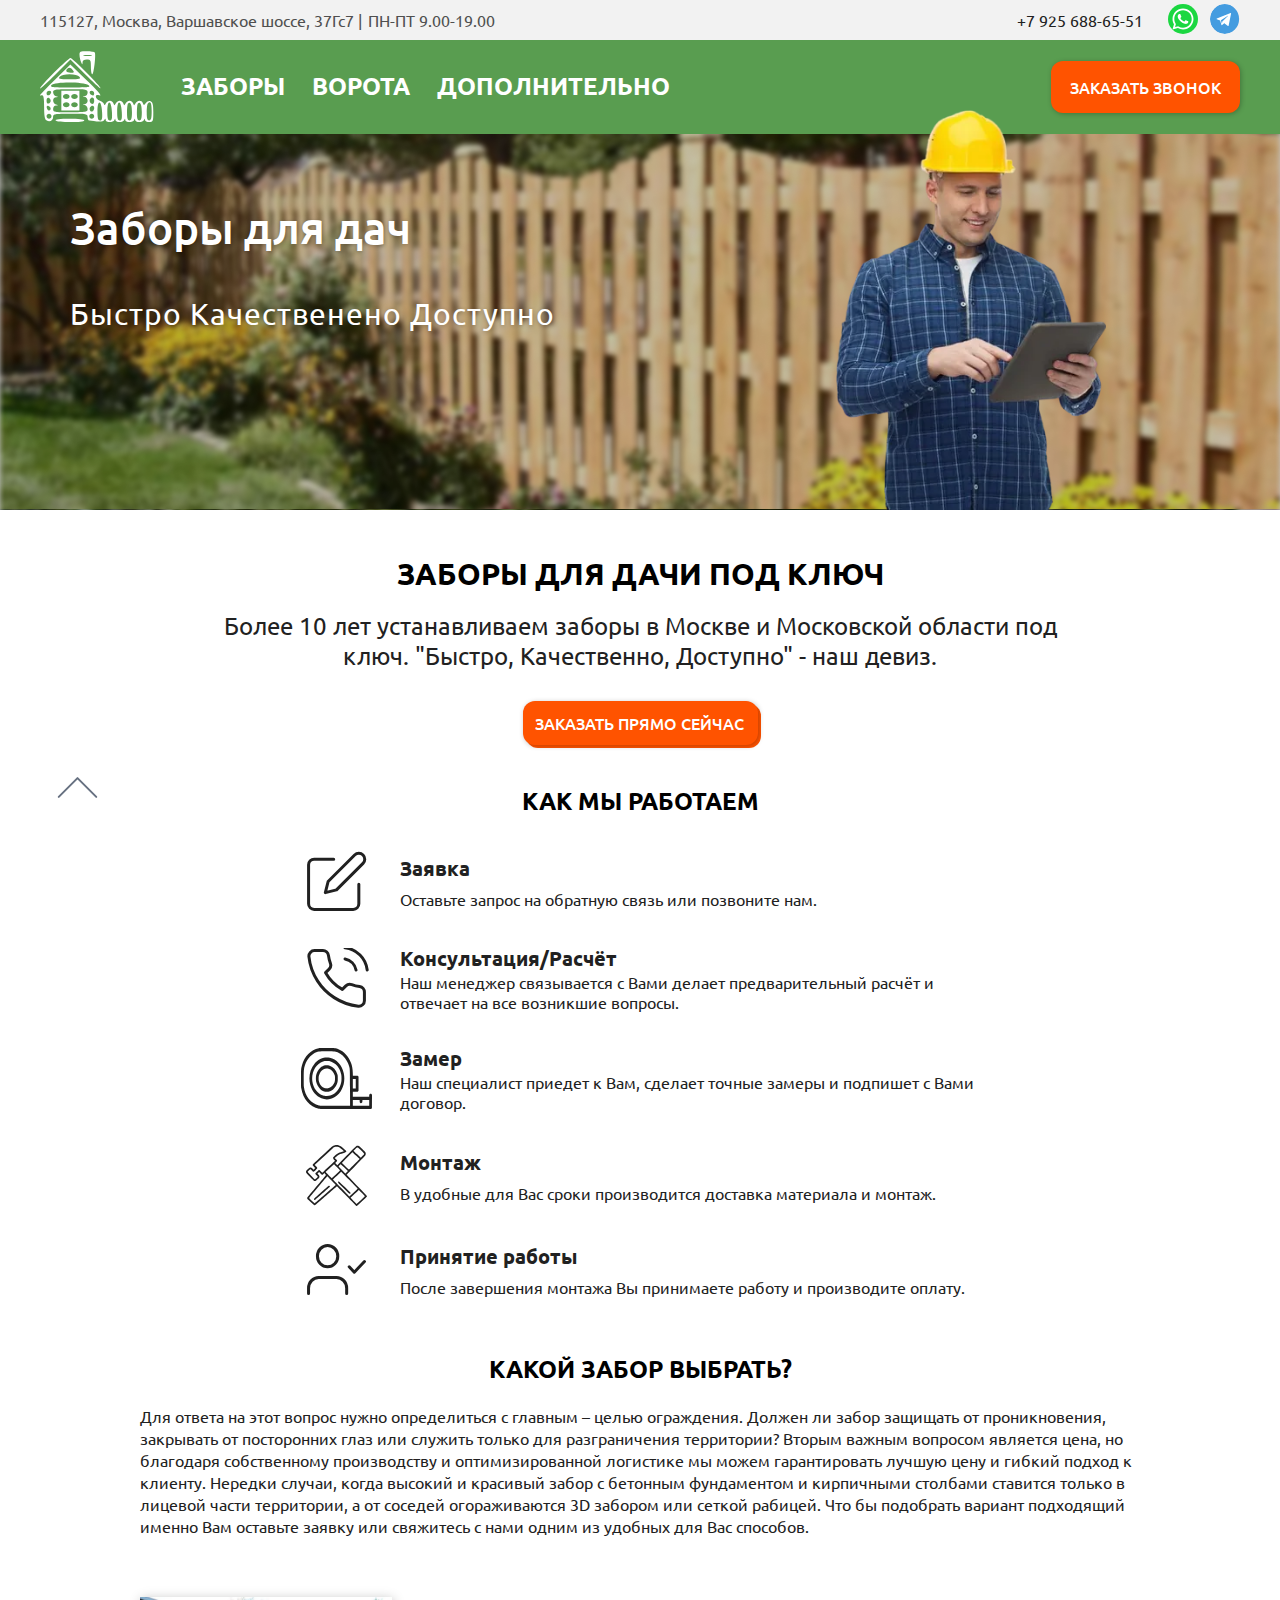
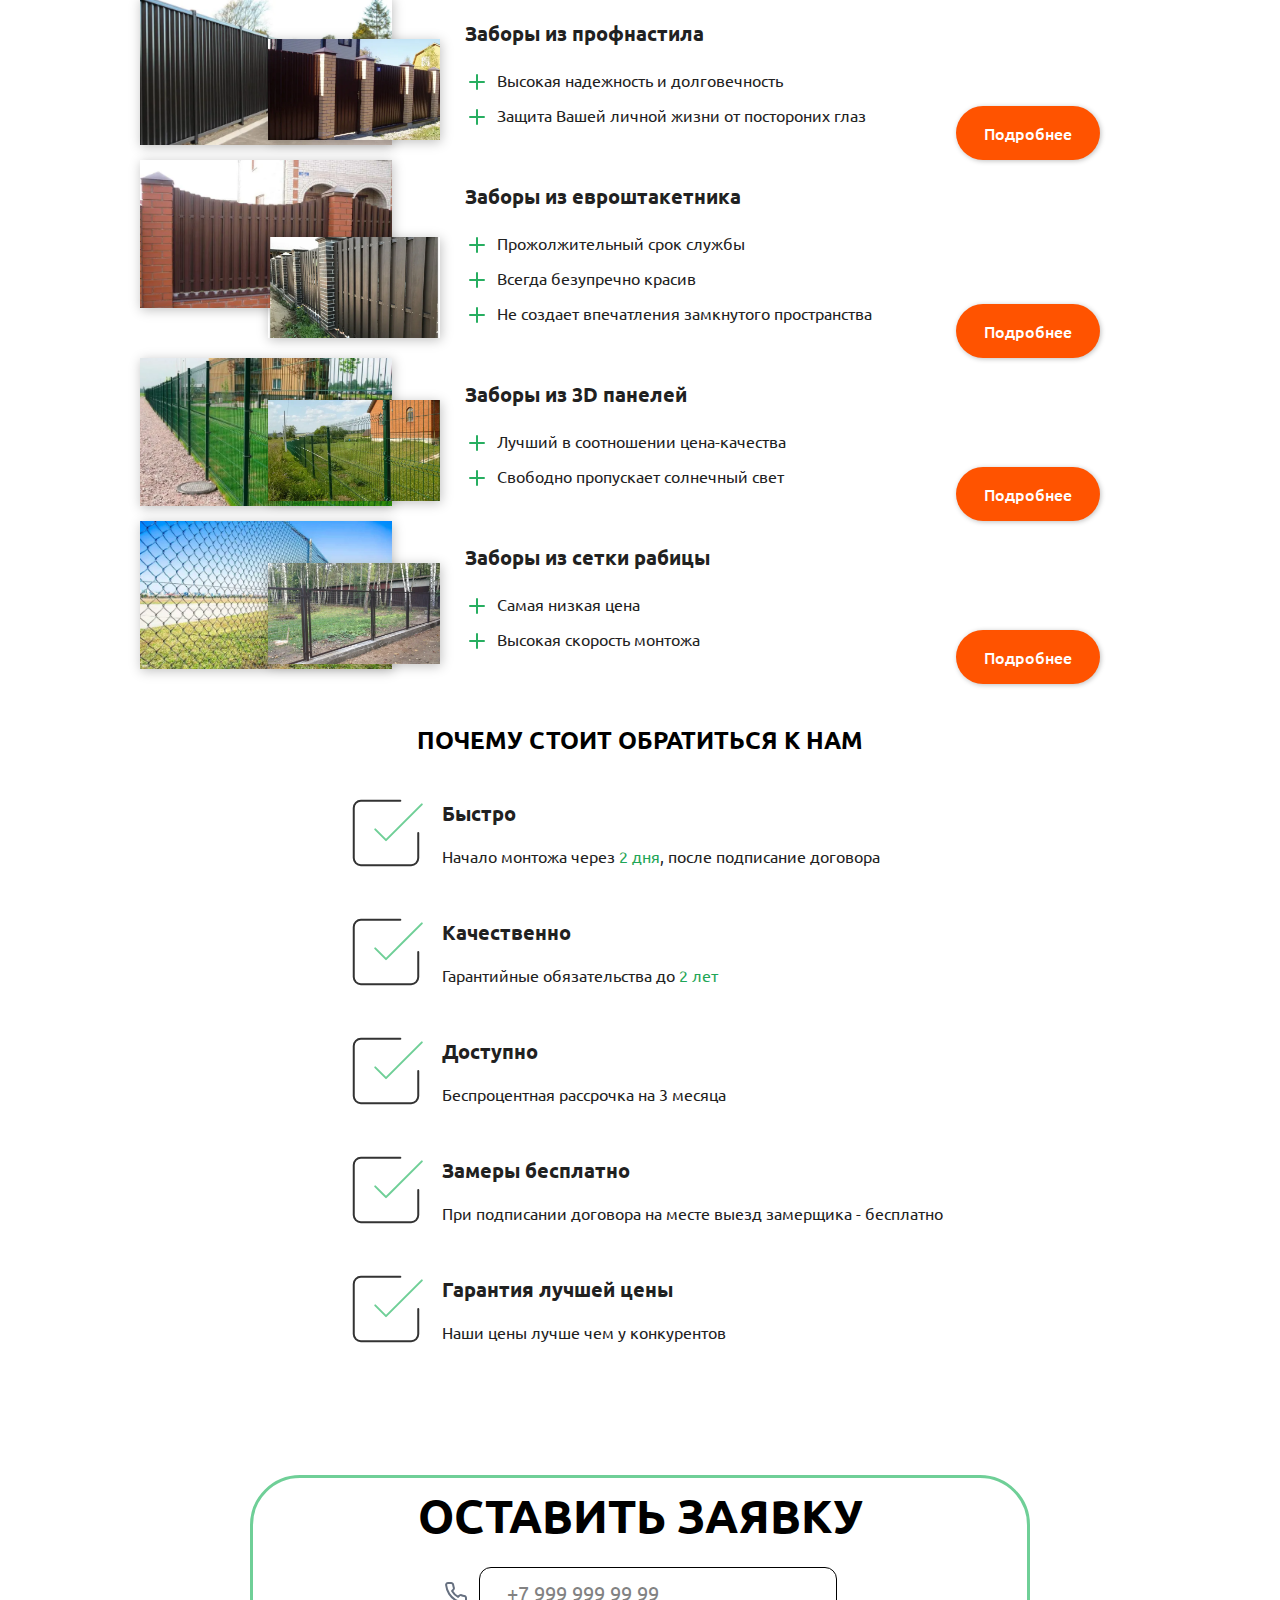
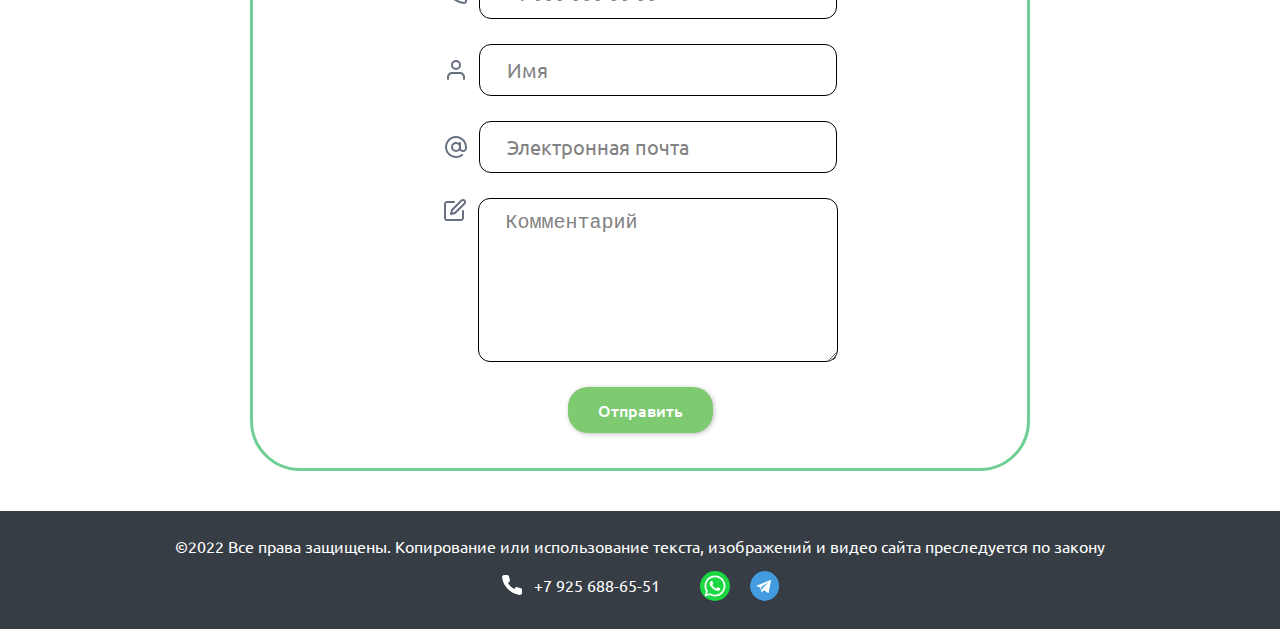
==== commit 56c12c16: "fix text footer" ====
--- a/index.html
+++ b/index.html
@@ -456,7 +456,7 @@
 <footer class="footer">          <p class="footer__paragraph">-    <span class="footer__paragraph--symbol">©</span>2022 Все права защищены. Копирование и использование текста м графики сайта преследуется по закону+    <span class="footer__paragraph--symbol">©</span>2022 Все права защищены. Копирование или использование текста, изображений и видео сайта преследуется по закону </p>     <div class="footer__network">     <div class="footer__network_phone">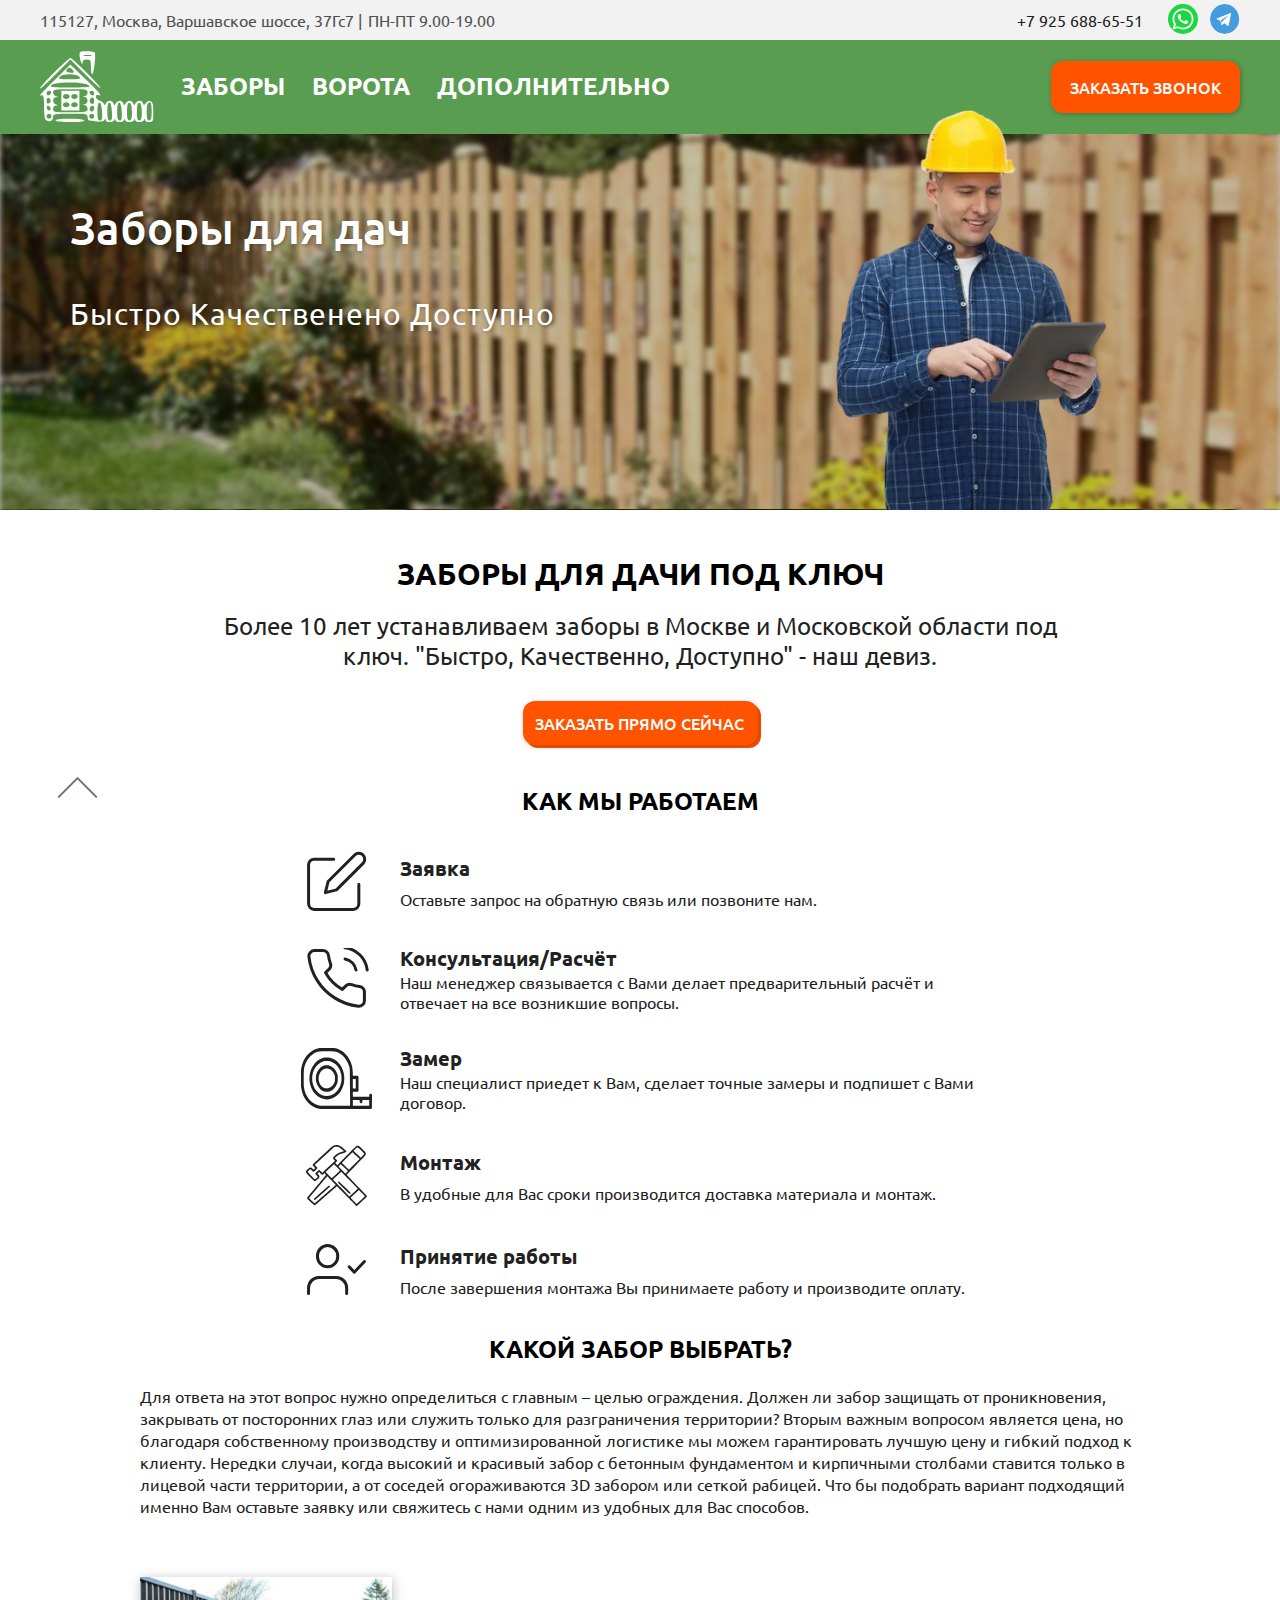
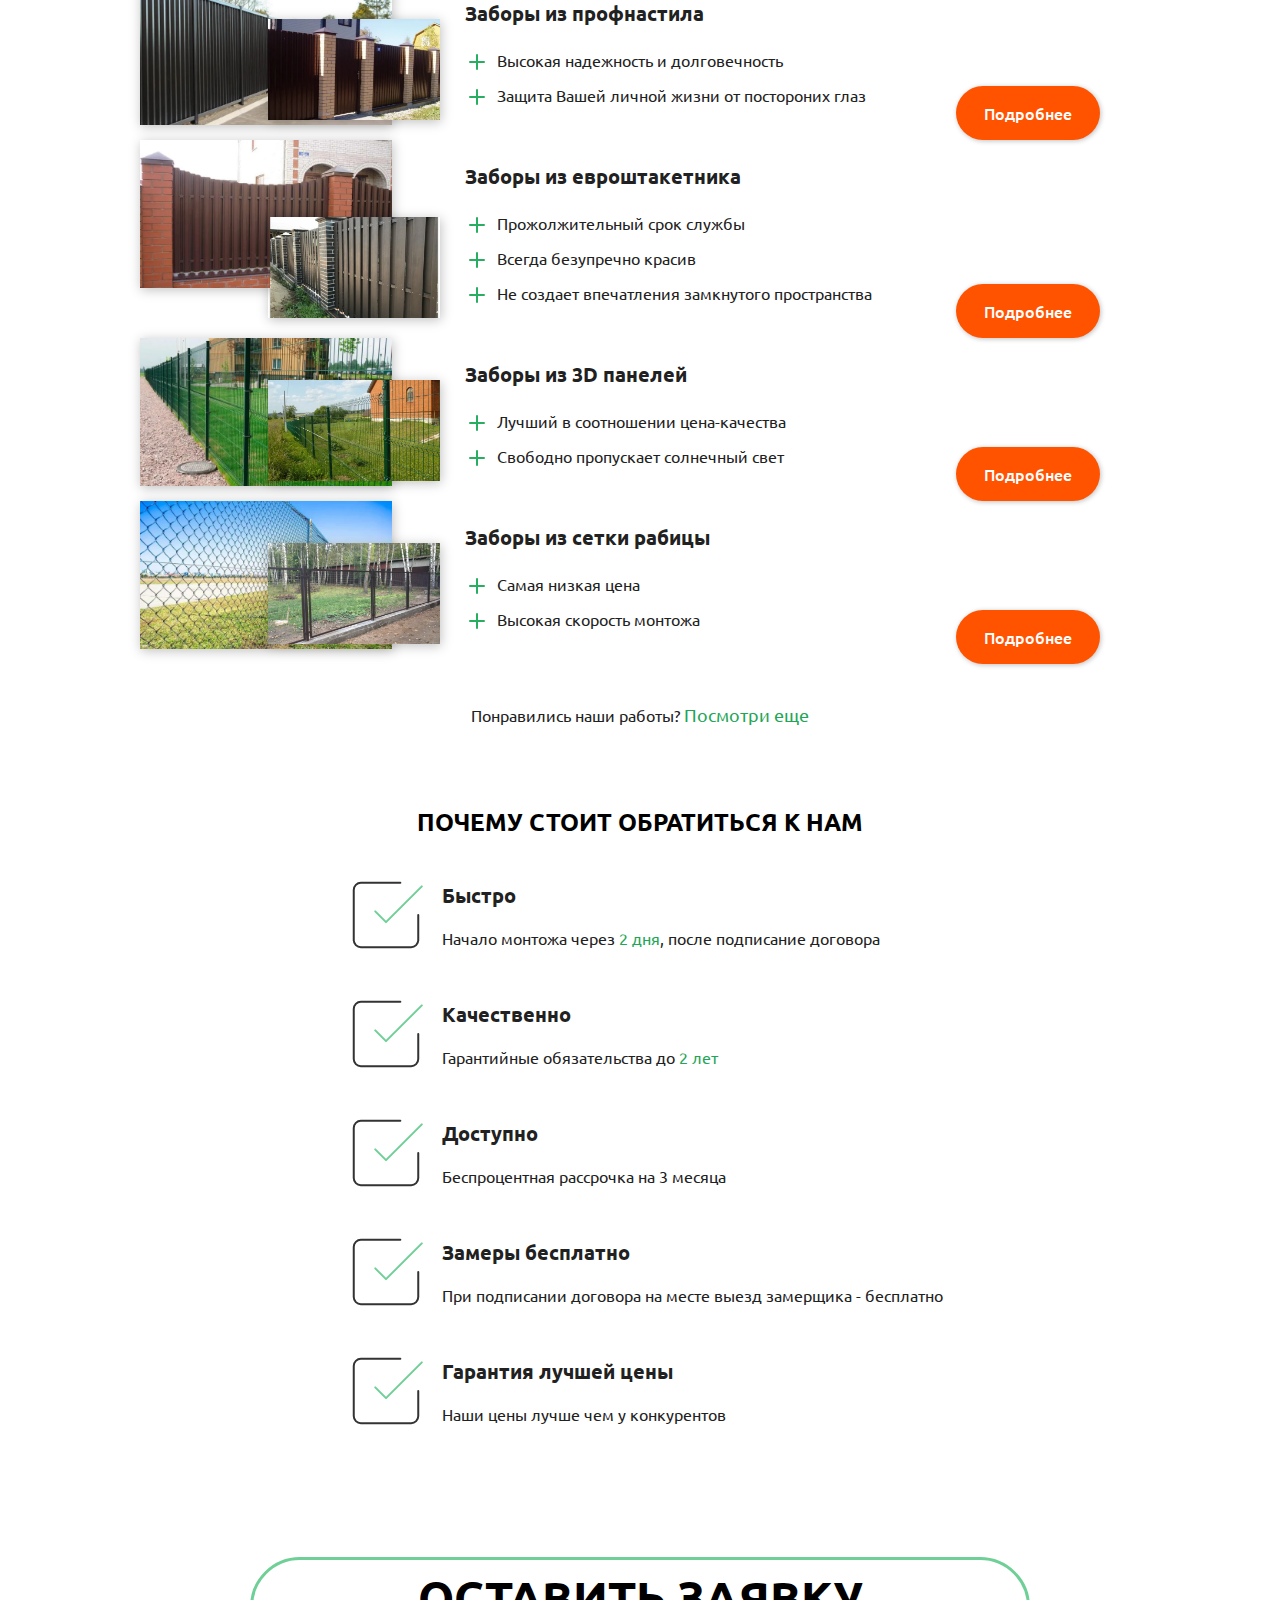
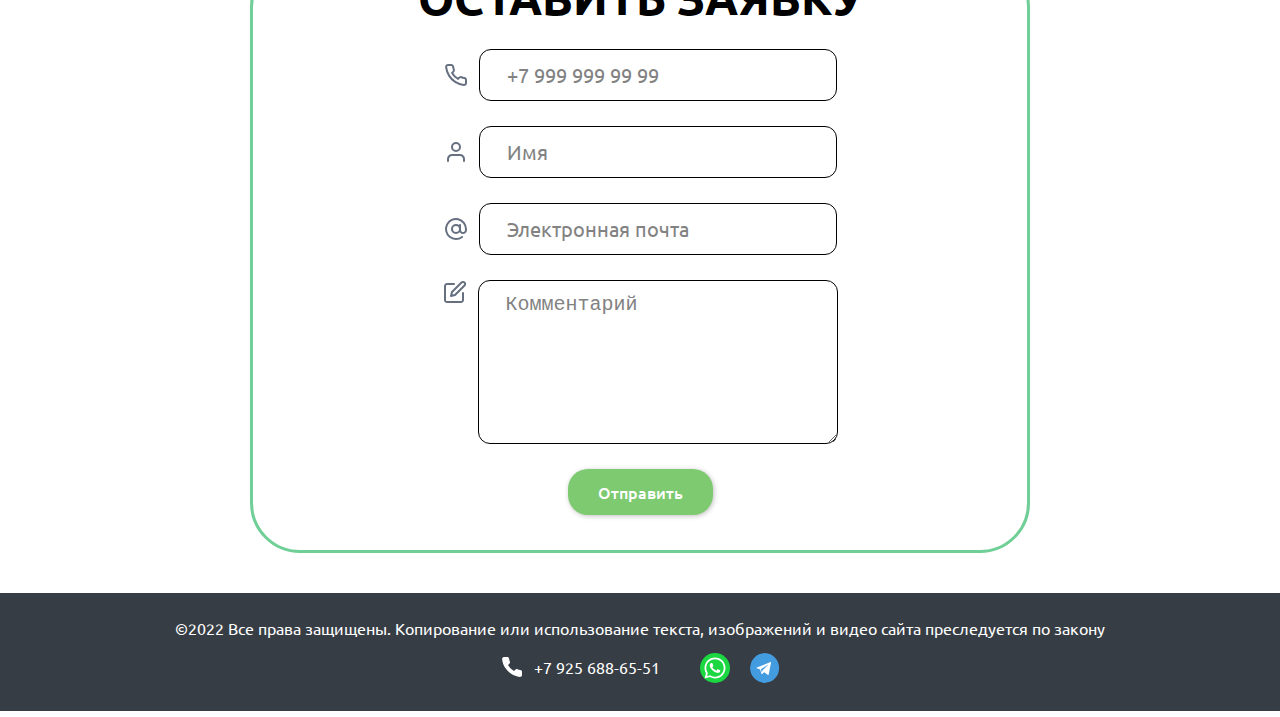
==== commit 635907e3: "init gallary, add link gallary, add images gallary" ====
--- a/index.html
+++ b/index.html
@@ -345,6 +345,10 @@
 </div>  </section> +        <p class="gallary__go_page">+    Понравились наши работы? <a class="gallary__go_page__link" href="gallary.html">Посмотри еще</a>+</p>+         <section class="icon_text benefist">     <h2 class="icon_text__title title__section">Почему стоит обратиться к нам</h2>     <div class="icon_text__list">@@ -440,8 +444,6 @@
              </form> </section>--        <!-- Galary -->          <div class="arrow--fixed">     <div class="arrow__area">--- a/style/index.css
+++ b/style/index.css
@@ -374,6 +374,9 @@
   -ms-grid-row: 1;
   -ms-grid-row-span: 2;
   -ms-grid-column: 1; }
+
+.we_work {
+  padding-bottom: 0px; }
 
 .list_fences {
   max-width: 1000px;
@@ -459,6 +462,13 @@
       -webkit-transition: all ease .35s;
       -o-transition: all ease .35s;
       transition: all ease .35s; }
+
+.gallary__go_page {
+  padding: 40px 0;
+  text-align: center; }
+  .gallary__go_page__link {
+    font-size: 18px;
+    color: #1fa657; }
 
 .form {
   max-width: 780px;
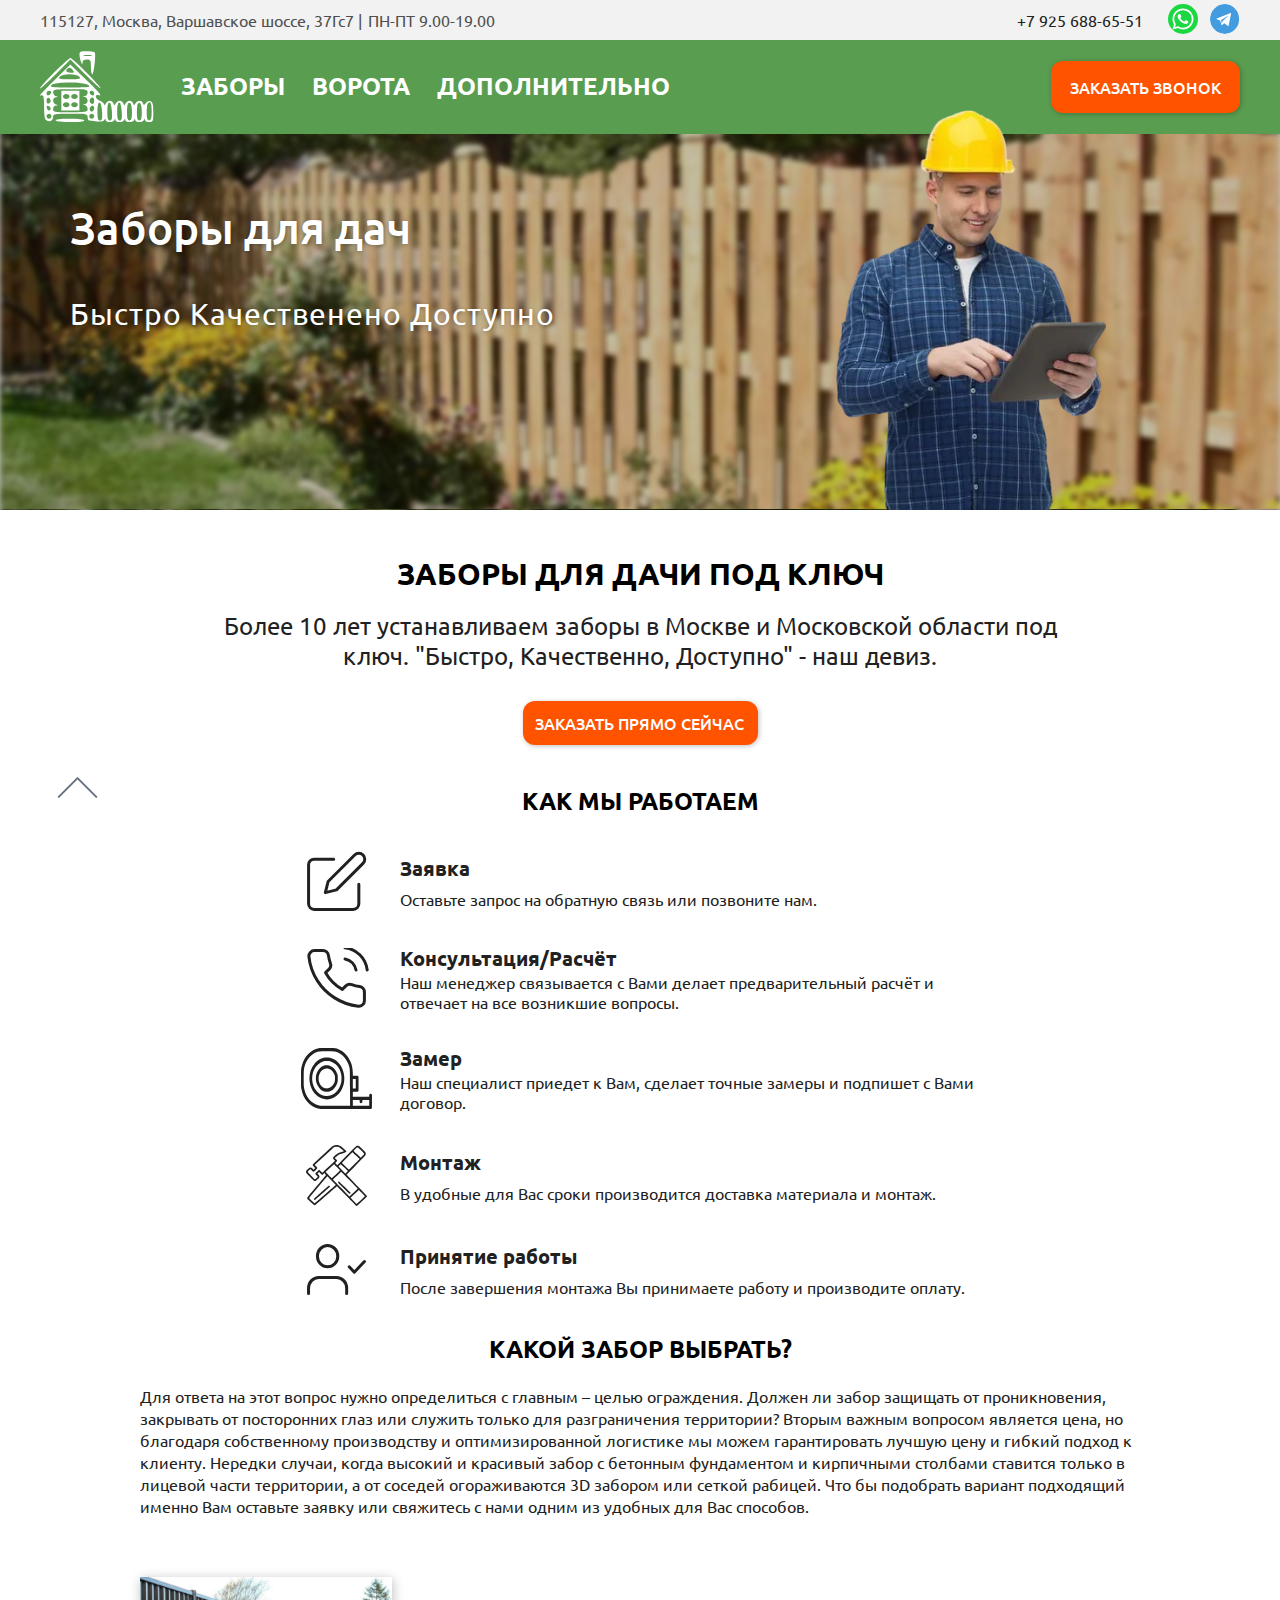
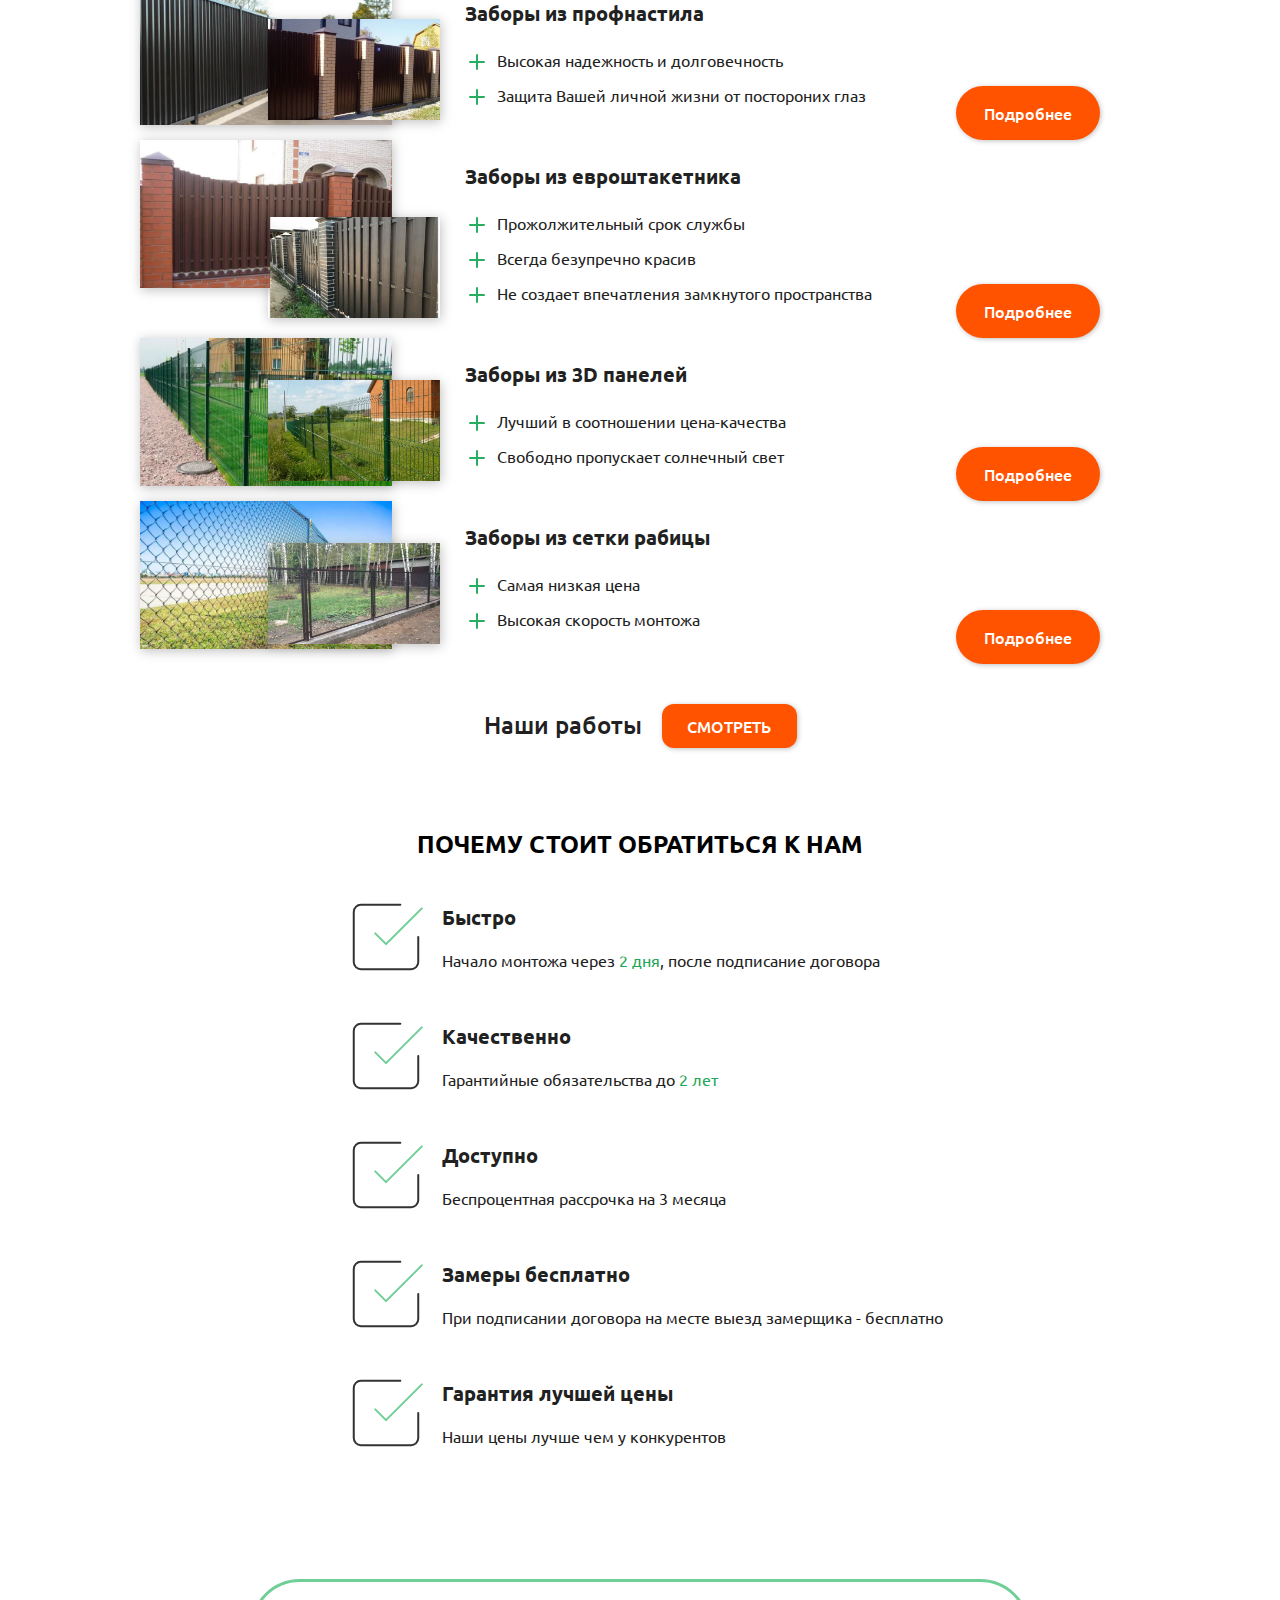
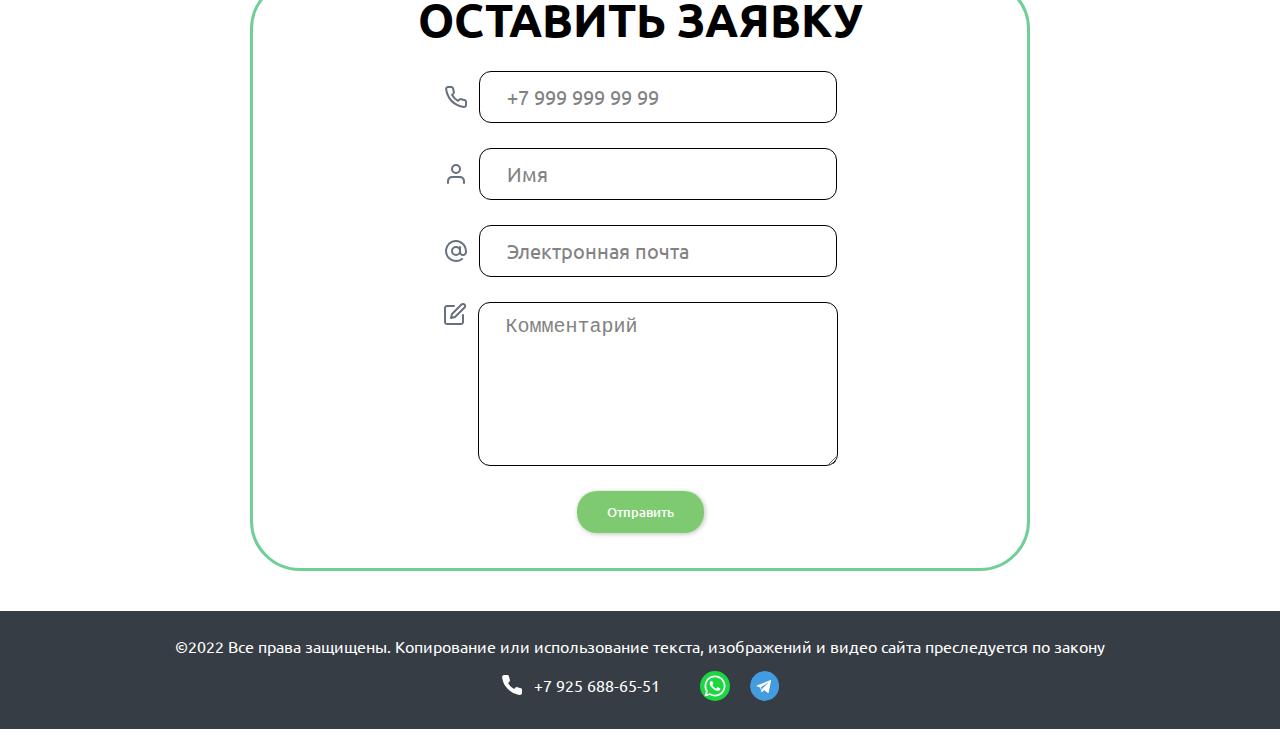
==== commit fa1124e2: "add work form, message telegram, mini-fix" ====
--- a/index.html
+++ b/index.html
@@ -345,9 +345,16 @@
 </div>  </section> -        <p class="gallary__go_page">-    Понравились наши работы? <a class="gallary__go_page__link" href="gallary.html">Посмотри еще</a>-</p>+        <div class="gallary__go_page">+    <h2 class="gallary__go_page__text">Наши работы</h2>+    <a++     href="gallary.html" ++class="btn call_to_action form--scroll gallary__go_page__link">+    смотреть+</a>+</div>          <section class="icon_text benefist">     <h2 class="icon_text__title title__section">Почему стоит обратиться к нам</h2>@@ -398,16 +405,16 @@
         <div id="form--scroll"></div>  <section class="order_form">-    <form class="form" method="POST" id="form">+    <form class="form" method="POST" id="form" action="telegram/messageTelegram.php">          <h2 class="form__title title__section">Оставить заявку</h2>-        <input class="form__input" type="hidden" name="type" value="Заборы для дач">+        <input class="form__input" type="hidden" name="type" value="Главная">              <label class="form__item">             <svg width="24" height="24" viewBox="0 0 24 24" fill="none" xmlns="http://www.w3.org/2000/svg">                 <path d="M22.0004 16.9201V19.9201C22.0016 20.1986 21.9445 20.4743 21.8329 20.7294C21.7214 20.9846 21.5577 21.2137 21.3525 21.402C21.1473 21.5902 20.905 21.7336 20.6412 21.8228C20.3773 21.912 20.0978 21.9452 19.8204 21.9201C16.7433 21.5857 13.7874 20.5342 11.1904 18.8501C8.77425 17.3148 6.72576 15.2663 5.19042 12.8501C3.5004 10.2413 2.44866 7.27109 2.12042 4.1801C2.09543 3.90356 2.1283 3.62486 2.21692 3.36172C2.30555 3.09859 2.44799 2.85679 2.63519 2.65172C2.82238 2.44665 3.05023 2.28281 3.30421 2.17062C3.5582 2.05843 3.83276 2.00036 4.11042 2.0001H7.11042C7.59573 1.99532 8.06621 2.16718 8.43418 2.48363C8.80215 2.80008 9.0425 3.23954 9.11042 3.7201C9.23704 4.68016 9.47187 5.62282 9.81042 6.5301C9.94497 6.88802 9.97408 7.27701 9.89433 7.65098C9.81457 8.02494 9.62928 8.36821 9.36042 8.6401L8.09042 9.9101C9.51398 12.4136 11.5869 14.4865 14.0904 15.9101L15.3604 14.6401C15.6323 14.3712 15.9756 14.1859 16.3495 14.1062C16.7235 14.0264 17.1125 14.0556 17.4704 14.1901C18.3777 14.5286 19.3204 14.7635 20.2804 14.8901C20.7662 14.9586 21.2098 15.2033 21.527 15.5776C21.8441 15.9519 22.0126 16.4297 22.0004 16.9201Z" stroke="#667080" stroke-width="2" stroke-linecap="round" stroke-linejoin="round"/>             </svg>-            <input class="form__input" type="tel" name="phone" placeholder="+7 999 999 99 99">+            <input class="form__input" type="tel" name="phone" placeholder="+7 999 999 99 99" pattern="\+7\-[0-9]{3}\-[0-9]{3}\-[0-9]{2}\-[0-9]{2}" maxlength="14" required>         </label>              <label class="form__item">@@ -415,7 +422,7 @@
                 <path d="M20 21V19C20 17.9391 19.5786 16.9217 18.8284 16.1716C18.0783 15.4214 17.0609 15 16 15H8C6.93913 15 5.92172 15.4214 5.17157 16.1716C4.42143 16.9217 4 17.9391 4 19V21" stroke="#667080" stroke-width="2" stroke-linecap="round" stroke-linejoin="round"/>                 <path d="M12 11C14.2091 11 16 9.20914 16 7C16 4.79086 14.2091 3 12 3C9.79086 3 8 4.79086 8 7C8 9.20914 9.79086 11 12 11Z" stroke="#667080" stroke-width="2" stroke-linecap="round" stroke-linejoin="round"/>             </svg>-            <input class="form__input" type="text" name="name" placeholder="Имя">+            <input class="form__input" type="text" name="name" placeholder="Имя" required>         </label>              <label class="form__item">@@ -431,15 +438,11 @@
                 <path d="M11 4H4C3.46957 4 2.96086 4.21071 2.58579 4.58579C2.21071 4.96086 2 5.46957 2 6V20C2 20.5304 2.21071 21.0391 2.58579 21.4142C2.96086 21.7893 3.46957 22 4 22H18C18.5304 22 19.0391 21.7893 19.4142 21.4142C19.7893 21.0391 20 20.5304 20 20V13" stroke="#667080" stroke-width="2" stroke-linecap="round" stroke-linejoin="round"/>                 <path d="M18.5 2.50023C18.8978 2.1024 19.4374 1.87891 20 1.87891C20.5626 1.87891 21.1022 2.1024 21.5 2.50023C21.8978 2.89805 22.1213 3.43762 22.1213 4.00023C22.1213 4.56284 21.8978 5.1024 21.5 5.50023L12 15.0002L8 16.0002L9 12.0002L18.5 2.50023Z" stroke="#667080" stroke-width="2" stroke-linecap="round" stroke-linejoin="round"/>             </svg>-            <textarea class="form__input" cols="24" rows="6" placeholder="Комментарий"></textarea>+            <textarea class="form__input" name="comment" cols="24" rows="6" placeholder="Комментарий"></textarea>         </label>              <div class="form__item">-            <a--class="btn form__button">-    Отправить-</a>+            <input class="btn form__button" type="submit" value="Отправить">         </div>              </form>--- a/style/index.css
+++ b/style/index.css
@@ -300,16 +300,6 @@
   padding: 11px 12px;
   background-color: #ff5300;
   text-transform: uppercase; }
-  .call_to_action::after {
-    content: "";
-    position: absolute;
-    top: 3px;
-    left: 3px;
-    width: 100%;
-    height: 100%;
-    background-color: inherit;
-    border-radius: 12px;
-    z-index: -1; }
 
 .what_fence {
   padding-bottom: 60px; }
@@ -449,6 +439,12 @@
       display: flex;
       gap: 8px;
       padding-bottom: 11px; }
+      .list_fences__benefit__item svg {
+        -webkit-box-flex: 0;
+            -ms-flex-positive: 0;
+                flex-grow: 0;
+        -ms-flex-negative: 0;
+            flex-shrink: 0; }
   .list_fences .next_info {
     position: absolute;
     bottom: 0;
@@ -464,11 +460,24 @@
       transition: all ease .35s; }
 
 .gallary__go_page {
-  padding: 40px 0;
-  text-align: center; }
+  display: -webkit-box;
+  display: -ms-flexbox;
+  display: flex;
+  -webkit-box-orient: vertical;
+  -webkit-box-direction: normal;
+      -ms-flex-direction: center;
+          flex-direction: center;
+  -webkit-box-pack: center;
+      -ms-flex-pack: center;
+          justify-content: center;
+  gap: 20px;
+  padding: 40px 0; }
+  .gallary__go_page__text {
+    margin-top: 5px; }
   .gallary__go_page__link {
-    font-size: 18px;
-    color: #1fa657; }
+    max-width: 135px;
+    text-align: center;
+    margin: 0; }
 
 .form {
   max-width: 780px;
@@ -518,7 +527,8 @@
     padding: 12px 30px;
     margin-bottom: 10px;
     border-radius: 20px;
-    background-color: #7DCA71; }
+    background-color: #7DCA71;
+    border: none; }
 
 #form--scroll {
   display: block;
@@ -837,7 +847,8 @@
     grid-template-columns: 140px auto;
     padding-bottom: 70px; }
     .list_fences__item__img {
-      max-width: 140px; }
+      max-width: 140px;
+      height: 135px; }
       .list_fences__item__img--first {
         max-width: 132px; }
       .list_fences__item__img--last {
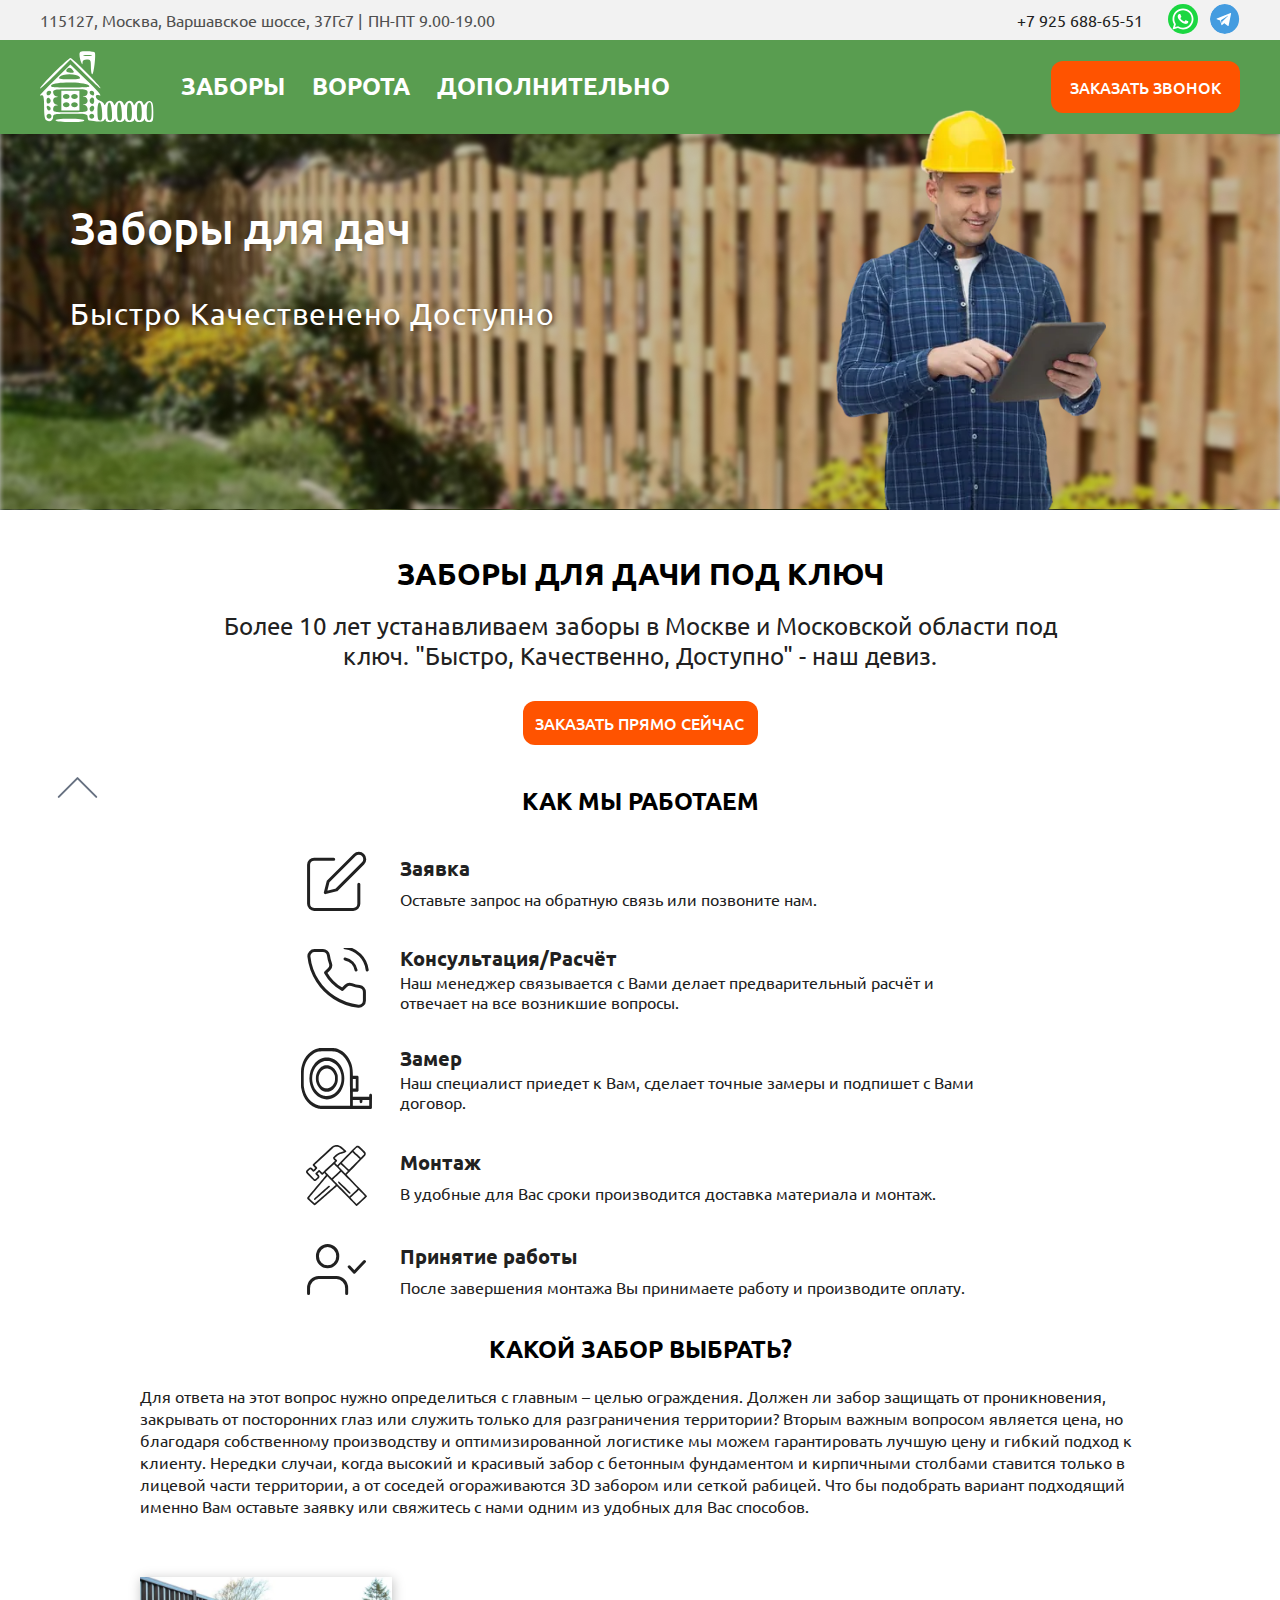
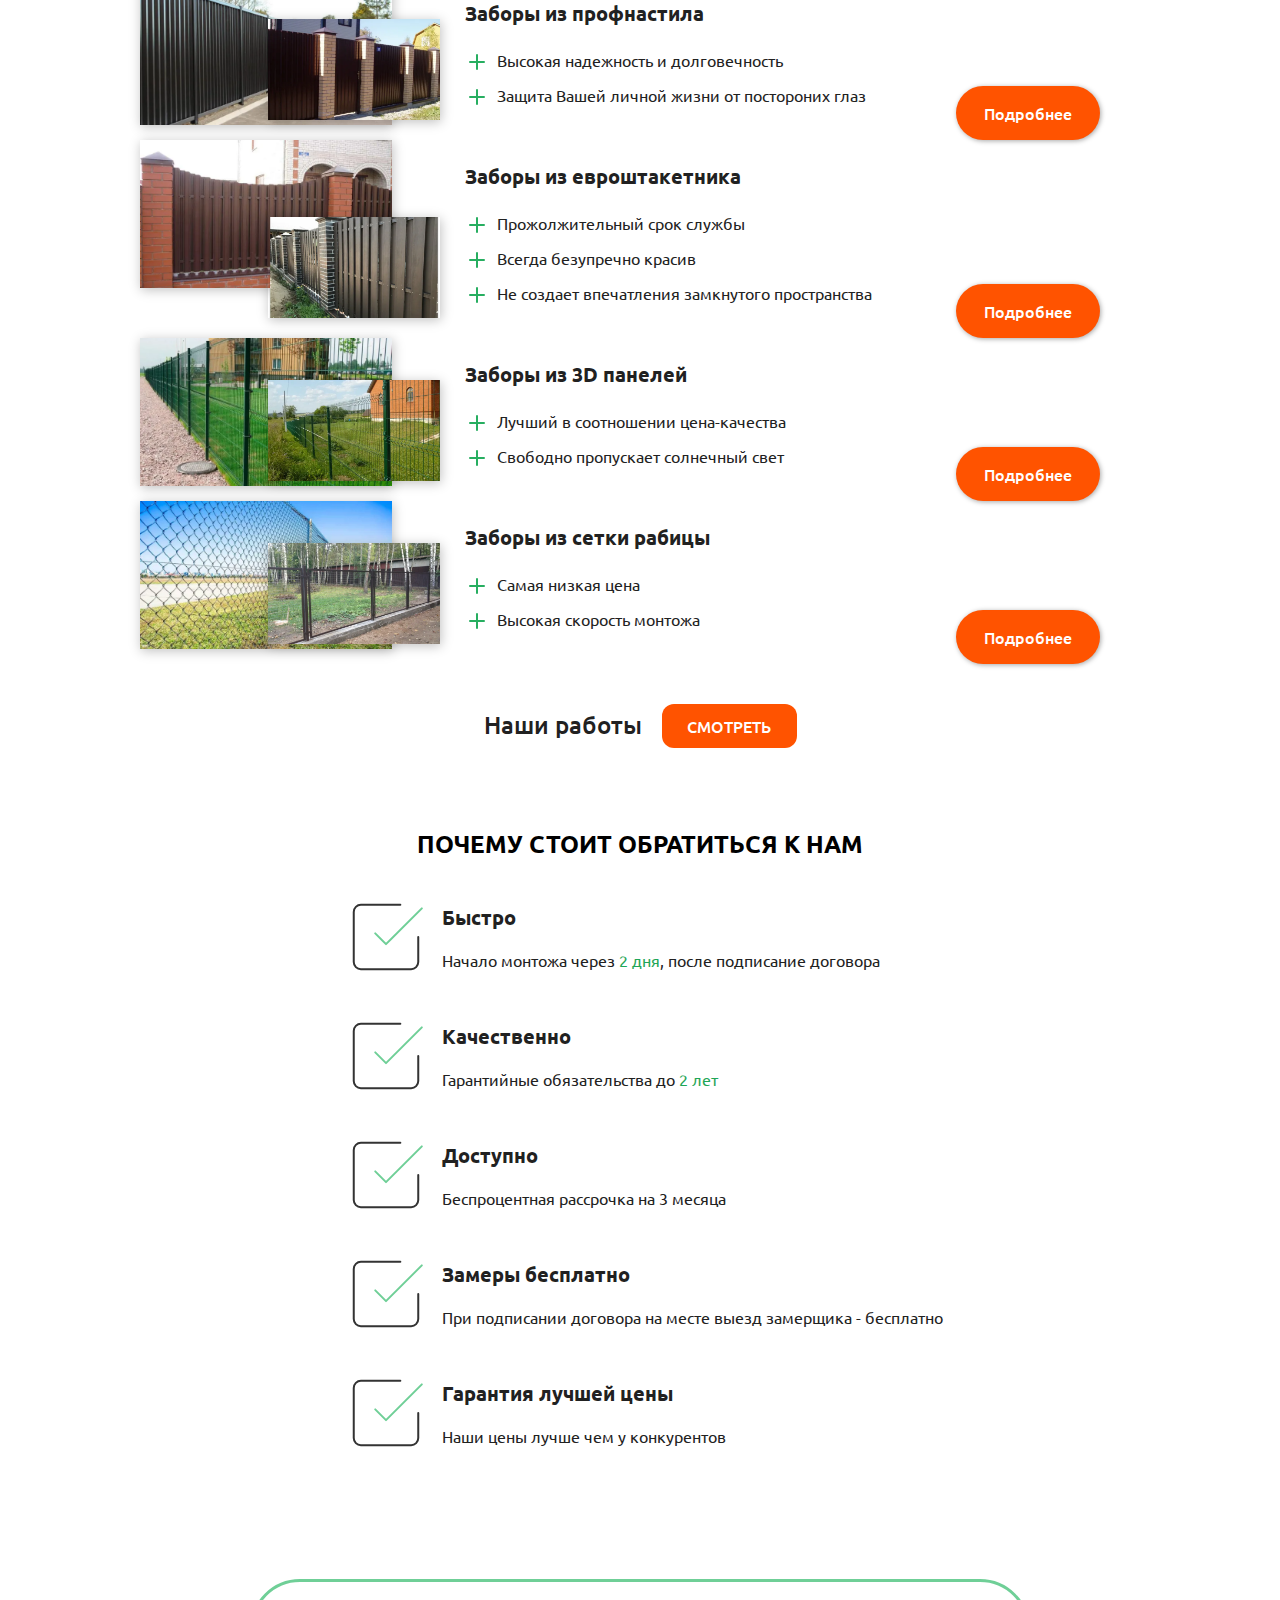
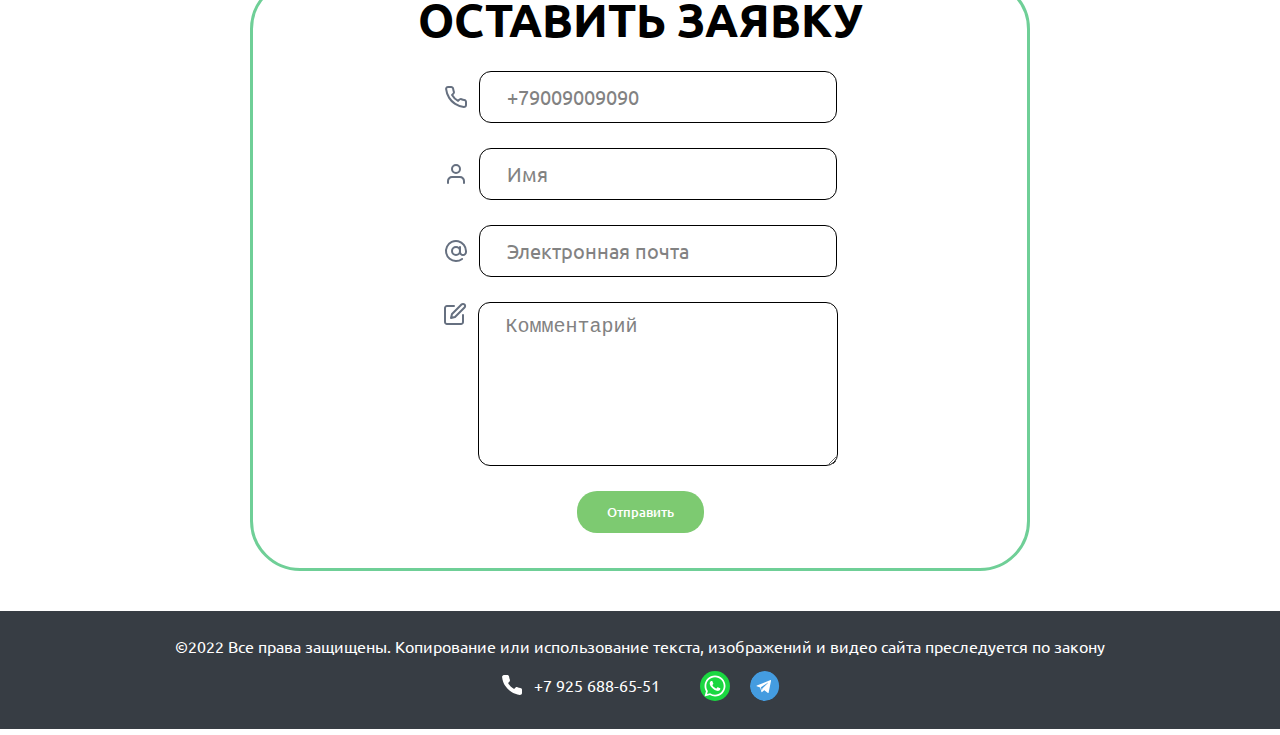
==== commit 31d31602: "mini-fix, creat slider, styles gallery" ====
--- a/index.html
+++ b/index.html
@@ -43,7 +43,7 @@
     <div class="menu--fixed">     <nav class="header__navbar">         <div class="menu__item--logo mob-logo hidden">-            <a href="index.html" style="display: block;">+            <a href="index" style="display: block;">                 <svg class="logotip" width="99" height="62" viewBox="0 0 99 62" fill="#fff" xmlns="http://www.w3.org/2000/svg">     <path fill-rule="evenodd" clip-rule="evenodd" d="M34.7285 6.20215C34.502 5.14062 34.3496 4.06543 34.3232 3.21387C34.2354 0.348633 34.9102 0 40.5566 0C44.04 0 47.2002 0.50293 47.5801 1.11816C48.7061 2.94531 46.7686 20 45.4336 20C44.7588 20 44.2061 17.1074 44.2061 13.5713C44.2061 7.66699 43.915 7.14258 40.6406 7.14258C38.2334 7.14258 37.043 7.95605 36.9756 9.64258C36.8906 11.7803 36.6982 11.7285 35.6494 9.28613C35.2998 8.47168 34.9717 7.34473 34.7285 6.20215ZM38.1455 3.86523C39.9092 4.20605 42.7988 4.20605 44.5625 3.86523C46.3262 3.52441 44.8828 3.24609 41.3535 3.24609C37.8242 3.24609 36.3818 3.52441 38.1455 3.86523ZM0 32.1426C0 31.3887 5.60156 25.1328 12.4473 18.2432C19.2939 11.3516 25.5635 5.71387 26.3809 5.71387C28.2812 5.71387 53.5645 31.0996 52.6133 32.0527C52.2217 32.4453 46.1709 27.001 39.1689 19.9541L26.4375 7.13965L13.2188 20.3271C5.94727 27.5801 0 32.8975 0 32.1426ZM0 38.0596C0 37.7803 5.93066 31.7031 13.1807 24.5576L26.3613 11.5645L39.3721 23.9961C52.0859 36.1455 54.9434 39.7158 50.623 38.0547C49.3096 37.5498 48.4834 38.0576 48.4834 39.3652C48.4834 40.5381 50.0879 42.1104 52.0488 42.8574C54.0098 43.6045 55.6338 45.0342 55.6562 46.0361C55.6826 47.0957 56.3086 46.8115 57.1543 45.3574C58.9746 42.2256 62.5498 42.1172 63.7139 45.1553C64.5234 47.2695 64.6992 47.2695 65.8799 45.1553C67.5322 42.1953 71.1357 42.1953 72.2695 45.1553C73.0791 47.2695 73.2549 47.2695 74.4355 45.1553C76.0889 42.1953 79.6924 42.1953 80.8252 45.1553C81.6357 47.2695 81.8105 47.2695 82.9912 45.1553C84.6172 42.2441 88.2422 42.1797 89.3389 45.041C90.0703 46.9531 90.3965 46.9229 91.9395 44.8096C92.9912 43.3701 94.6523 42.7568 96.0479 43.2939C97.8662 43.9932 98.3936 46.1348 98.3936 52.8125C98.3936 61.0498 98.2373 61.4287 94.8291 61.4287C92.8682 61.4287 91.2129 60.626 91.1514 59.6426C91.0615 58.2139 90.8945 58.2139 90.3203 59.6426C89.9238 60.626 88.0498 61.4287 86.1543 61.4287C84.2598 61.4287 82.6562 60.626 82.5957 59.6426C82.5059 58.2139 82.3389 58.2139 81.7637 59.6426C80.8271 61.9688 74.1865 61.9688 74.0391 59.6426C73.9492 58.2139 73.7822 58.2139 73.208 59.6426C72.8115 60.626 70.9375 61.4287 69.043 61.4287C67.1475 61.4287 65.5449 60.626 65.4834 59.6426C65.3936 58.2139 65.2266 58.2139 64.6523 59.6426C63.7148 61.9697 57.0469 61.9697 57.0186 59.6426C57.001 58.2646 56.7295 58.2783 55.8252 59.707C55.0576 60.917 52.7246 61.3232 49.0732 60.8799C46.0039 60.5088 43.0127 60.1572 42.4238 60.1016C41.834 60.0459 41.3535 58.7139 41.3535 57.1426C41.3535 54.4668 40.4023 54.2861 26.3809 54.2861C12.6396 54.2861 11.4082 54.5088 11.4082 56.9902C11.4082 60.1787 8.41602 61.6797 5.57422 59.9189C4.14355 59.0303 3.56445 55.6758 3.56445 48.2646C3.56445 40.7002 3.07715 37.9541 1.78223 38.2139C0.802734 38.4102 0 38.3418 0 38.0596ZM26.5547 18.5713C29.7178 18.5713 30.0215 18.2402 28.5195 16.4287C26.5879 14.0967 25.2432 13.7598 23.7666 15.2383C21.8008 17.209 22.9395 18.5713 26.5547 18.5713ZM25.668 24.2861C34.6904 24.2861 35.7734 24.0146 34.2236 22.1426C33.1016 20.7881 29.9561 20 25.668 20C21.3799 20 18.2344 20.7881 17.1113 22.1426C15.5615 24.0146 16.6455 24.2861 25.668 24.2861ZM26.4795 31.4287C42.8516 31.4287 44.4629 31.21 41.9824 29.3311C37.9971 26.3096 12.4756 26.2744 9.98145 29.2861C8.41895 31.1719 10.3984 31.4287 26.4795 31.4287ZM38.8584 38.7373C40.3486 38.6387 41.3535 37.4199 41.3535 35.7139C41.3535 33.0381 40.4023 32.8574 26.3809 32.8574C12.5488 32.8574 11.4082 33.0674 11.4082 35.6104C11.4082 37.123 12.5312 38.6553 13.9033 39.0156C16.2803 39.6367 16.2803 39.6768 13.9033 39.834C13.1455 39.8848 12.5 40.2383 12.0557 40.793C11.6465 41.3037 11.4082 41.9834 11.4082 42.7529C11.4082 44.2656 12.5312 45.7988 13.9033 46.1582C16.2803 46.7803 16.2803 46.8203 13.9033 46.9775C12.4131 47.0762 11.4082 48.2939 11.4082 50C11.4082 52.6758 12.3594 52.8574 26.3809 52.8574C40.2129 52.8574 41.3535 52.6475 41.3535 50.1045C41.3535 48.5918 40.2305 47.0586 38.8584 46.6982C37.917 46.4521 37.3486 46.2979 37.1533 46.1904C36.8545 46.0273 37.4229 45.9746 38.8584 45.8799C40.3145 45.7832 41.3535 44.5674 41.3535 42.9619C41.3535 41.4482 40.2305 39.916 38.8584 39.5557C37.9609 39.3213 37.4023 39.1699 37.1826 39.0635C36.8203 38.8877 37.3789 38.835 38.8584 38.7373ZM5.7041 36.5469C5.7041 39.0703 8.77441 38.6318 9.65527 35.9824C9.96582 35.0488 9.20312 34.2861 7.96094 34.2861C6.71875 34.2861 5.7041 35.3027 5.7041 36.5469ZM18.5381 51.4287V42.8574V34.2861H26.3809H34.2236V42.8574V51.4287H26.3809H18.5381ZM45.3652 38.2441C46.2959 38.5557 47.0576 37.791 47.0576 36.5469C47.0576 35.3027 46.043 34.2861 44.8008 34.2861C42.2822 34.2861 42.7197 37.3613 45.3652 38.2441ZM22.8154 41.4287C24.4004 41.4287 25.668 40.4756 25.668 39.2861C25.668 38.0957 24.4004 37.1426 22.8154 37.1426C21.2314 37.1426 19.9639 38.0957 19.9639 39.2861C19.9639 40.4756 21.2314 41.4287 22.8154 41.4287ZM29.9463 41.4287C31.5303 41.4287 32.7979 40.4756 32.7979 39.2861C32.7979 38.0957 31.5303 37.1426 29.9463 37.1426C28.3613 37.1426 27.0938 38.0957 27.0938 39.2861C27.0938 40.4756 28.3613 41.4287 29.9463 41.4287ZM7.48633 45.3574C8.46777 45.0303 9.26855 43.9043 9.26855 42.8574C9.26855 41.8096 8.46777 40.6846 7.48633 40.3574C6.42578 40.0029 5.7041 41.0156 5.7041 42.8574C5.7041 44.6982 6.42578 45.7119 7.48633 45.3574ZM45.7158 45.7139C46.4551 45.7139 47.0576 44.4287 47.0576 42.8574C47.0576 39.8447 44.9834 39.0127 43.4932 41.4287C42.4531 43.1143 43.8027 45.7139 45.7158 45.7139ZM22.8154 48.5713C24.4004 48.5713 25.668 47.6182 25.668 46.4287C25.668 45.2383 24.4004 44.2861 22.8154 44.2861C21.2314 44.2861 19.9639 45.2383 19.9639 46.4287C19.9639 47.6182 21.2314 48.5713 22.8154 48.5713ZM29.9463 48.5713C31.5303 48.5713 32.7979 47.6182 32.7979 46.4287C32.7979 45.2383 31.5303 44.2861 29.9463 44.2861C28.3613 44.2861 27.0938 45.2383 27.0938 46.4287C27.0938 47.6182 28.3613 48.5713 29.9463 48.5713ZM52.123 60C53.8945 60 54.251 58.5225 53.9053 52.6133C53.2881 42.0312 49.9102 41.5332 49.9102 52.0244C49.9102 58.2812 50.3877 60 52.123 60ZM60.6787 60C62.4502 60 62.8066 58.5225 62.4619 52.6133C61.8438 42.0312 58.4658 41.5332 58.4658 52.0244C58.4658 58.2812 58.9434 60 60.6787 60ZM69.2354 60C71.0059 60 71.3623 58.5225 71.0176 52.6133C70.4004 42.0312 67.0215 41.5332 67.0215 52.0244C67.0215 58.2812 67.5 60 69.2354 60ZM77.7168 60C79.3301 60 79.8555 58.2627 79.8555 52.9414C79.8555 46.2695 78.5244 43.2383 76.4893 45.2773C75.9883 45.7803 75.5781 49.2969 75.5781 53.0957C75.5781 58.2803 76.1113 60 77.7168 60ZM86.2725 60C87.8857 60 88.4121 58.2627 88.4121 52.9414C88.4121 46.2695 87.0801 43.2383 85.0449 45.2773C84.7861 45.5381 84.5508 46.6074 84.3848 48.1064C84.2295 49.501 84.1338 51.2656 84.1338 53.0957C84.1338 58.2803 84.667 60 86.2725 60ZM94.8291 60C96.4717 60 96.9678 58.1738 96.9678 52.1426C96.9678 44.8643 96.0068 42.8682 93.6406 45.2383C93.1182 45.7617 92.6904 49.2969 92.6904 53.0957C92.6904 58.2803 93.2236 60 94.8291 60ZM5.92383 49.1973C6.47852 51.874 9.26855 52.3457 9.26855 49.7617C9.26855 48.8457 8.40625 47.8076 7.34961 47.4541C6.15039 47.0547 5.61719 47.707 5.92383 49.1973ZM46.8818 50.3301C46.9941 49.96 47.0576 49.5723 47.0576 49.2012C47.0576 46.8447 44.8047 46.4453 43.4932 48.5713C42.3291 50.457 44.0352 53.1318 45.7305 52.0811C46.2217 51.7773 46.6523 51.0918 46.8818 50.3301ZM7.84277 58.5713C9.01953 58.5713 9.98145 57.6074 9.98145 56.4287C9.98145 55.25 9.01953 54.2861 7.84277 54.2861C6.66602 54.2861 5.7041 55.25 5.7041 56.4287C5.7041 57.6074 6.66602 58.5713 7.84277 58.5713ZM44.9189 58.5713C46.0957 58.5713 47.0576 57.6074 47.0576 56.4287C47.0576 55.25 46.0957 54.2861 44.9189 54.2861C43.7422 54.2861 42.7803 55.25 42.7803 56.4287C42.7803 57.6074 43.7422 58.5713 44.9189 58.5713ZM26.4648 61.4287C19.8438 61.4287 14.0312 60.7861 13.5469 60C12.9834 59.0869 17.334 58.5713 25.584 58.5713C33.2461 58.5713 38.502 59.1533 38.502 60C38.502 60.8398 33.5391 61.4287 26.4648 61.4287Z" fill="#fff"/> </svg>@@ -52,7 +52,7 @@
          <ul class="menu menu--mob">             <li class="menu__item--logo menu__desk-logo">-                <a href="index.html">+                <a href="index">                     <svg class="logotip" width="99" height="62" viewBox="0 0 99 62" fill="#fff" xmlns="http://www.w3.org/2000/svg">     <path fill-rule="evenodd" clip-rule="evenodd" d="M34.7285 6.20215C34.502 5.14062 34.3496 4.06543 34.3232 3.21387C34.2354 0.348633 34.9102 0 40.5566 0C44.04 0 47.2002 0.50293 47.5801 1.11816C48.7061 2.94531 46.7686 20 45.4336 20C44.7588 20 44.2061 17.1074 44.2061 13.5713C44.2061 7.66699 43.915 7.14258 40.6406 7.14258C38.2334 7.14258 37.043 7.95605 36.9756 9.64258C36.8906 11.7803 36.6982 11.7285 35.6494 9.28613C35.2998 8.47168 34.9717 7.34473 34.7285 6.20215ZM38.1455 3.86523C39.9092 4.20605 42.7988 4.20605 44.5625 3.86523C46.3262 3.52441 44.8828 3.24609 41.3535 3.24609C37.8242 3.24609 36.3818 3.52441 38.1455 3.86523ZM0 32.1426C0 31.3887 5.60156 25.1328 12.4473 18.2432C19.2939 11.3516 25.5635 5.71387 26.3809 5.71387C28.2812 5.71387 53.5645 31.0996 52.6133 32.0527C52.2217 32.4453 46.1709 27.001 39.1689 19.9541L26.4375 7.13965L13.2188 20.3271C5.94727 27.5801 0 32.8975 0 32.1426ZM0 38.0596C0 37.7803 5.93066 31.7031 13.1807 24.5576L26.3613 11.5645L39.3721 23.9961C52.0859 36.1455 54.9434 39.7158 50.623 38.0547C49.3096 37.5498 48.4834 38.0576 48.4834 39.3652C48.4834 40.5381 50.0879 42.1104 52.0488 42.8574C54.0098 43.6045 55.6338 45.0342 55.6562 46.0361C55.6826 47.0957 56.3086 46.8115 57.1543 45.3574C58.9746 42.2256 62.5498 42.1172 63.7139 45.1553C64.5234 47.2695 64.6992 47.2695 65.8799 45.1553C67.5322 42.1953 71.1357 42.1953 72.2695 45.1553C73.0791 47.2695 73.2549 47.2695 74.4355 45.1553C76.0889 42.1953 79.6924 42.1953 80.8252 45.1553C81.6357 47.2695 81.8105 47.2695 82.9912 45.1553C84.6172 42.2441 88.2422 42.1797 89.3389 45.041C90.0703 46.9531 90.3965 46.9229 91.9395 44.8096C92.9912 43.3701 94.6523 42.7568 96.0479 43.2939C97.8662 43.9932 98.3936 46.1348 98.3936 52.8125C98.3936 61.0498 98.2373 61.4287 94.8291 61.4287C92.8682 61.4287 91.2129 60.626 91.1514 59.6426C91.0615 58.2139 90.8945 58.2139 90.3203 59.6426C89.9238 60.626 88.0498 61.4287 86.1543 61.4287C84.2598 61.4287 82.6562 60.626 82.5957 59.6426C82.5059 58.2139 82.3389 58.2139 81.7637 59.6426C80.8271 61.9688 74.1865 61.9688 74.0391 59.6426C73.9492 58.2139 73.7822 58.2139 73.208 59.6426C72.8115 60.626 70.9375 61.4287 69.043 61.4287C67.1475 61.4287 65.5449 60.626 65.4834 59.6426C65.3936 58.2139 65.2266 58.2139 64.6523 59.6426C63.7148 61.9697 57.0469 61.9697 57.0186 59.6426C57.001 58.2646 56.7295 58.2783 55.8252 59.707C55.0576 60.917 52.7246 61.3232 49.0732 60.8799C46.0039 60.5088 43.0127 60.1572 42.4238 60.1016C41.834 60.0459 41.3535 58.7139 41.3535 57.1426C41.3535 54.4668 40.4023 54.2861 26.3809 54.2861C12.6396 54.2861 11.4082 54.5088 11.4082 56.9902C11.4082 60.1787 8.41602 61.6797 5.57422 59.9189C4.14355 59.0303 3.56445 55.6758 3.56445 48.2646C3.56445 40.7002 3.07715 37.9541 1.78223 38.2139C0.802734 38.4102 0 38.3418 0 38.0596ZM26.5547 18.5713C29.7178 18.5713 30.0215 18.2402 28.5195 16.4287C26.5879 14.0967 25.2432 13.7598 23.7666 15.2383C21.8008 17.209 22.9395 18.5713 26.5547 18.5713ZM25.668 24.2861C34.6904 24.2861 35.7734 24.0146 34.2236 22.1426C33.1016 20.7881 29.9561 20 25.668 20C21.3799 20 18.2344 20.7881 17.1113 22.1426C15.5615 24.0146 16.6455 24.2861 25.668 24.2861ZM26.4795 31.4287C42.8516 31.4287 44.4629 31.21 41.9824 29.3311C37.9971 26.3096 12.4756 26.2744 9.98145 29.2861C8.41895 31.1719 10.3984 31.4287 26.4795 31.4287ZM38.8584 38.7373C40.3486 38.6387 41.3535 37.4199 41.3535 35.7139C41.3535 33.0381 40.4023 32.8574 26.3809 32.8574C12.5488 32.8574 11.4082 33.0674 11.4082 35.6104C11.4082 37.123 12.5312 38.6553 13.9033 39.0156C16.2803 39.6367 16.2803 39.6768 13.9033 39.834C13.1455 39.8848 12.5 40.2383 12.0557 40.793C11.6465 41.3037 11.4082 41.9834 11.4082 42.7529C11.4082 44.2656 12.5312 45.7988 13.9033 46.1582C16.2803 46.7803 16.2803 46.8203 13.9033 46.9775C12.4131 47.0762 11.4082 48.2939 11.4082 50C11.4082 52.6758 12.3594 52.8574 26.3809 52.8574C40.2129 52.8574 41.3535 52.6475 41.3535 50.1045C41.3535 48.5918 40.2305 47.0586 38.8584 46.6982C37.917 46.4521 37.3486 46.2979 37.1533 46.1904C36.8545 46.0273 37.4229 45.9746 38.8584 45.8799C40.3145 45.7832 41.3535 44.5674 41.3535 42.9619C41.3535 41.4482 40.2305 39.916 38.8584 39.5557C37.9609 39.3213 37.4023 39.1699 37.1826 39.0635C36.8203 38.8877 37.3789 38.835 38.8584 38.7373ZM5.7041 36.5469C5.7041 39.0703 8.77441 38.6318 9.65527 35.9824C9.96582 35.0488 9.20312 34.2861 7.96094 34.2861C6.71875 34.2861 5.7041 35.3027 5.7041 36.5469ZM18.5381 51.4287V42.8574V34.2861H26.3809H34.2236V42.8574V51.4287H26.3809H18.5381ZM45.3652 38.2441C46.2959 38.5557 47.0576 37.791 47.0576 36.5469C47.0576 35.3027 46.043 34.2861 44.8008 34.2861C42.2822 34.2861 42.7197 37.3613 45.3652 38.2441ZM22.8154 41.4287C24.4004 41.4287 25.668 40.4756 25.668 39.2861C25.668 38.0957 24.4004 37.1426 22.8154 37.1426C21.2314 37.1426 19.9639 38.0957 19.9639 39.2861C19.9639 40.4756 21.2314 41.4287 22.8154 41.4287ZM29.9463 41.4287C31.5303 41.4287 32.7979 40.4756 32.7979 39.2861C32.7979 38.0957 31.5303 37.1426 29.9463 37.1426C28.3613 37.1426 27.0938 38.0957 27.0938 39.2861C27.0938 40.4756 28.3613 41.4287 29.9463 41.4287ZM7.48633 45.3574C8.46777 45.0303 9.26855 43.9043 9.26855 42.8574C9.26855 41.8096 8.46777 40.6846 7.48633 40.3574C6.42578 40.0029 5.7041 41.0156 5.7041 42.8574C5.7041 44.6982 6.42578 45.7119 7.48633 45.3574ZM45.7158 45.7139C46.4551 45.7139 47.0576 44.4287 47.0576 42.8574C47.0576 39.8447 44.9834 39.0127 43.4932 41.4287C42.4531 43.1143 43.8027 45.7139 45.7158 45.7139ZM22.8154 48.5713C24.4004 48.5713 25.668 47.6182 25.668 46.4287C25.668 45.2383 24.4004 44.2861 22.8154 44.2861C21.2314 44.2861 19.9639 45.2383 19.9639 46.4287C19.9639 47.6182 21.2314 48.5713 22.8154 48.5713ZM29.9463 48.5713C31.5303 48.5713 32.7979 47.6182 32.7979 46.4287C32.7979 45.2383 31.5303 44.2861 29.9463 44.2861C28.3613 44.2861 27.0938 45.2383 27.0938 46.4287C27.0938 47.6182 28.3613 48.5713 29.9463 48.5713ZM52.123 60C53.8945 60 54.251 58.5225 53.9053 52.6133C53.2881 42.0312 49.9102 41.5332 49.9102 52.0244C49.9102 58.2812 50.3877 60 52.123 60ZM60.6787 60C62.4502 60 62.8066 58.5225 62.4619 52.6133C61.8438 42.0312 58.4658 41.5332 58.4658 52.0244C58.4658 58.2812 58.9434 60 60.6787 60ZM69.2354 60C71.0059 60 71.3623 58.5225 71.0176 52.6133C70.4004 42.0312 67.0215 41.5332 67.0215 52.0244C67.0215 58.2812 67.5 60 69.2354 60ZM77.7168 60C79.3301 60 79.8555 58.2627 79.8555 52.9414C79.8555 46.2695 78.5244 43.2383 76.4893 45.2773C75.9883 45.7803 75.5781 49.2969 75.5781 53.0957C75.5781 58.2803 76.1113 60 77.7168 60ZM86.2725 60C87.8857 60 88.4121 58.2627 88.4121 52.9414C88.4121 46.2695 87.0801 43.2383 85.0449 45.2773C84.7861 45.5381 84.5508 46.6074 84.3848 48.1064C84.2295 49.501 84.1338 51.2656 84.1338 53.0957C84.1338 58.2803 84.667 60 86.2725 60ZM94.8291 60C96.4717 60 96.9678 58.1738 96.9678 52.1426C96.9678 44.8643 96.0068 42.8682 93.6406 45.2383C93.1182 45.7617 92.6904 49.2969 92.6904 53.0957C92.6904 58.2803 93.2236 60 94.8291 60ZM5.92383 49.1973C6.47852 51.874 9.26855 52.3457 9.26855 49.7617C9.26855 48.8457 8.40625 47.8076 7.34961 47.4541C6.15039 47.0547 5.61719 47.707 5.92383 49.1973ZM46.8818 50.3301C46.9941 49.96 47.0576 49.5723 47.0576 49.2012C47.0576 46.8447 44.8047 46.4453 43.4932 48.5713C42.3291 50.457 44.0352 53.1318 45.7305 52.0811C46.2217 51.7773 46.6523 51.0918 46.8818 50.3301ZM7.84277 58.5713C9.01953 58.5713 9.98145 57.6074 9.98145 56.4287C9.98145 55.25 9.01953 54.2861 7.84277 54.2861C6.66602 54.2861 5.7041 55.25 5.7041 56.4287C5.7041 57.6074 6.66602 58.5713 7.84277 58.5713ZM44.9189 58.5713C46.0957 58.5713 47.0576 57.6074 47.0576 56.4287C47.0576 55.25 46.0957 54.2861 44.9189 54.2861C43.7422 54.2861 42.7803 55.25 42.7803 56.4287C42.7803 57.6074 43.7422 58.5713 44.9189 58.5713ZM26.4648 61.4287C19.8438 61.4287 14.0312 60.7861 13.5469 60C12.9834 59.0869 17.334 58.5713 25.584 58.5713C33.2461 58.5713 38.502 59.1533 38.502 60C38.502 60.8398 33.5391 61.4287 26.4648 61.4287Z" fill="#fff"/> </svg>@@ -62,27 +62,27 @@
                 <a class="menu__link menu__list">заборы</a>                 <ul class="submenu hidden">                     <li class="menu__item">-                        <a href="corrugated_board.html" class="menu__link">из профнастила</a>+                        <a href="corrugated_board" class="menu__link">из профнастила</a>                     </li>                     <li class="menu__item">-                        <a href="euro_picket_fence.html" class="menu__link">из евроштакетника</a>+                        <a href="euro_picket_fence" class="menu__link">из евроштакетника</a>                     </li>                     <li class="menu__item">-                        <a href="3d_panels.html" class="menu__link">из 3D панелей</a>+                        <a href="3d_panels" class="menu__link">из 3D панелей</a>                     </li>                     <li class="menu__item">-                        <a href="mesh_netting.html" class="menu__link">из сетки рабицы</a>+                        <a href="mesh_netting" class="menu__link">из сетки рабицы</a>                     </li>                 </ul>             </li>             <li class="menu__item">-                <a href="gates_and_gates.html" class="menu__link">ворота</a>+                <a href="gates_and_gates" class="menu__link">ворота</a>             </li>             <li class="menu__item hidden">-                <a href="gallary.html" class="menu__link">галерея</a>+                <a href="gallary" class="menu__link">галерея</a>             </li>             <li class="menu__item">-                <a href="extra.html" class="menu__link">дополнительно</a>+                <a href="extra" class="menu__link">дополнительно</a>             </li>         </ul>         <picture><source srcset="./images/person.webp" type="image/webp"><img src="./images/person.png" alt="personal" class="header__person"></picture>@@ -347,9 +347,10 @@
          <div class="gallary__go_page">     <h2 class="gallary__go_page__text">Наши работы</h2>+         <a -     href="gallary.html" +     href="gallary"   class="btn call_to_action form--scroll gallary__go_page__link">     смотреть@@ -414,7 +415,10 @@
             <svg width="24" height="24" viewBox="0 0 24 24" fill="none" xmlns="http://www.w3.org/2000/svg">                 <path d="M22.0004 16.9201V19.9201C22.0016 20.1986 21.9445 20.4743 21.8329 20.7294C21.7214 20.9846 21.5577 21.2137 21.3525 21.402C21.1473 21.5902 20.905 21.7336 20.6412 21.8228C20.3773 21.912 20.0978 21.9452 19.8204 21.9201C16.7433 21.5857 13.7874 20.5342 11.1904 18.8501C8.77425 17.3148 6.72576 15.2663 5.19042 12.8501C3.5004 10.2413 2.44866 7.27109 2.12042 4.1801C2.09543 3.90356 2.1283 3.62486 2.21692 3.36172C2.30555 3.09859 2.44799 2.85679 2.63519 2.65172C2.82238 2.44665 3.05023 2.28281 3.30421 2.17062C3.5582 2.05843 3.83276 2.00036 4.11042 2.0001H7.11042C7.59573 1.99532 8.06621 2.16718 8.43418 2.48363C8.80215 2.80008 9.0425 3.23954 9.11042 3.7201C9.23704 4.68016 9.47187 5.62282 9.81042 6.5301C9.94497 6.88802 9.97408 7.27701 9.89433 7.65098C9.81457 8.02494 9.62928 8.36821 9.36042 8.6401L8.09042 9.9101C9.51398 12.4136 11.5869 14.4865 14.0904 15.9101L15.3604 14.6401C15.6323 14.3712 15.9756 14.1859 16.3495 14.1062C16.7235 14.0264 17.1125 14.0556 17.4704 14.1901C18.3777 14.5286 19.3204 14.7635 20.2804 14.8901C20.7662 14.9586 21.2098 15.2033 21.527 15.5776C21.8441 15.9519 22.0126 16.4297 22.0004 16.9201Z" stroke="#667080" stroke-width="2" stroke-linecap="round" stroke-linejoin="round"/>             </svg>-            <input class="form__input" type="tel" name="phone" placeholder="+7 999 999 99 99" pattern="\+7\-[0-9]{3}\-[0-9]{3}\-[0-9]{2}\-[0-9]{2}" maxlength="14" required>+            <input class="form__input" id="online_phone" type="tel" name="phone" +                required+                pattern="\+7\s?[\(]{0,1}9[0-9]{2}[\)]{0,1}\s?\d{3}[-]{0,1}\d{2}[-]{0,1}\d{2}"+                placeholder="+79009009090" maxlength="12">         </label>              <label class="form__item">--- a/style/index.css
+++ b/style/index.css
@@ -75,16 +75,19 @@
 .btn {
   border-radius: 12px;
   color: #fff;
-  -webkit-box-shadow: 1px 1px 5px rgba(0, 0, 0, 0.25);
-          box-shadow: 1px 1px 5px rgba(0, 0, 0, 0.25);
   -webkit-user-select: none;
      -moz-user-select: none;
       -ms-user-select: none;
           user-select: none;
   cursor: pointer;
+  -webkit-box-shadow: 0 0 0 rgba(0, 0, 0, 0);
+          box-shadow: 0 0 0 rgba(0, 0, 0, 0);
   -webkit-transition: all ease .35s;
   -o-transition: all ease .35s;
   transition: all ease .35s; }
+  .btn:hover {
+    -webkit-box-shadow: 1px 1px 5px rgba(0, 0, 0, 0.25);
+            box-shadow: 1px 1px 5px rgba(0, 0, 0, 0.25); }
 
 .hidden {
   display: none; }
@@ -207,16 +210,7 @@
   .menu__button {
     padding: 15px 19px;
     background-color: #ff5300;
-    text-transform: uppercase;
-    -webkit-transition: boxShadow ease .35s;
-    -o-transition: boxShadow ease .35s;
-    transition: boxShadow ease .35s; }
-    .menu__button:hover {
-      -webkit-box-shadow: none;
-              box-shadow: none;
-      -webkit-transition: boxShadow ease .35s;
-      -o-transition: boxShadow ease .35s;
-      transition: boxShadow ease .35s; }
+    text-transform: uppercase; }
   .menu__item {
     position: relative; }
     .menu__item--logo {
@@ -451,10 +445,15 @@
     right: 40px;
     padding: 16px 28px;
     border-radius: 40px;
-    background-color: #ff5300; }
+    background-color: #ff5300;
+    -webkit-box-shadow: 1px 1px 5px rgba(0, 0, 0, 0.35);
+            box-shadow: 1px 1px 5px rgba(0, 0, 0, 0.35);
+    -webkit-transition: all ease .35s;
+    -o-transition: all ease .35s;
+    transition: all ease .35s; }
     .list_fences .next_info:hover {
-      -webkit-box-shadow: none;
-              box-shadow: none;
+      -webkit-box-shadow: 0 0 0 rgba(0, 0, 0, 0);
+              box-shadow: 0 0 0 rgba(0, 0, 0, 0);
       -webkit-transition: all ease .35s;
       -o-transition: all ease .35s;
       transition: all ease .35s; }
@@ -478,6 +477,160 @@
     max-width: 135px;
     text-align: center;
     margin: 0; }
+
+.gallary__slider {
+  padding: 20px; }
+  .gallary__slider--preview {
+    position: relative;
+    max-width: 1000px;
+    width: 100%;
+    height: 500px;
+    margin: 0 auto; }
+    .gallary__slider--preview__image {
+      -webkit-box-flex: 0;
+          -ms-flex-positive: 0;
+              flex-grow: 0;
+      -ms-flex-negative: 0;
+          flex-shrink: 0;
+      max-width: 100%;
+      max-height: 100%;
+      width: auto;
+      height: auto;
+      margin: 0 auto; }
+  .gallary__slider--control__left {
+    position: absolute;
+    top: 0;
+    left: 0;
+    width: 50%;
+    height: 100%;
+    background-color: rgba(0, 0, 0, 0.05); }
+    .gallary__slider--control__left::after {
+      content: "<";
+      position: absolute;
+      top: 50%;
+      left: 0;
+      -webkit-transform: translateY(-50%);
+          -ms-transform: translateY(-50%);
+              transform: translateY(-50%);
+      font-size: 72px;
+      color: rgba(89, 157, 80, 0.3);
+      -webkit-transition: all linear .35s;
+      -o-transition: all linear .35s;
+      transition: all linear .35s; }
+    .gallary__slider--control__left:hover {
+      background-color: rgba(0, 0, 0, 0.3);
+      -webkit-transition: all linear .35s;
+      -o-transition: all linear .35s;
+      transition: all linear .35s; }
+      .gallary__slider--control__left:hover::after {
+        color: rgba(255, 255, 255, 0.5);
+        -webkit-transition: all linear .35s;
+        -o-transition: all linear .35s;
+        transition: all linear .35s; }
+  .gallary__slider--control__right {
+    position: absolute;
+    top: 0;
+    right: 0;
+    width: 50%;
+    height: 100%;
+    background-color: rgba(0, 0, 0, 0.05); }
+    .gallary__slider--control__right::after {
+      content: ">";
+      position: absolute;
+      top: 50%;
+      right: 0;
+      -webkit-transform: translateY(-50%);
+          -ms-transform: translateY(-50%);
+              transform: translateY(-50%);
+      font-size: 72px;
+      color: rgba(89, 157, 80, 0.3); }
+    .gallary__slider--control__right:hover {
+      background-color: rgba(0, 0, 0, 0.3);
+      -webkit-transition: all linear .35s;
+      -o-transition: all linear .35s;
+      transition: all linear .35s; }
+      .gallary__slider--control__right:hover::after {
+        color: rgba(255, 255, 255, 0.5);
+        -webkit-transition: all linear .35s;
+        -o-transition: all linear .35s;
+        transition: all linear .35s; }
+  .gallary__slider--list {
+    display: -webkit-box;
+    display: -ms-flexbox;
+    display: flex;
+    height: 100%;
+    width: 100%;
+    margin-top: 15px;
+    overflow: hidden;
+    overflow-x: scroll;
+    scroll-behavior: smooth;
+    border-radius: 12px;
+    background-color: #414141; }
+    .gallary__slider--list__overflow {
+      max-width: 1000px;
+      width: 100%;
+      height: 150px;
+      margin: 0 auto; }
+    .gallary__slider--list__item {
+      display: -webkit-box;
+      display: -ms-flexbox;
+      display: flex;
+      -webkit-box-align: center;
+          -ms-flex-align: center;
+              align-items: center;
+      width: 200px;
+      height: 150px;
+      -webkit-box-flex: 0;
+          -ms-flex-positive: 0;
+              flex-grow: 0;
+      -ms-flex-negative: 0;
+          flex-shrink: 0; }
+    .gallary__slider--list__img {
+      border-radius: 12px;
+      background-color: #ddd; }
+
+.gallary_menu {
+  display: -webkit-box;
+  display: -ms-flexbox;
+  display: flex;
+  -webkit-box-pack: start;
+      -ms-flex-pack: start;
+          justify-content: flex-start;
+  -ms-flex-wrap: wrap;
+      flex-wrap: wrap;
+  row-gap: 10px;
+  width: 100%;
+  height: auto;
+  background-color: #5ea654;
+  padding: 10px 0; }
+  .gallary_menu__link {
+    display: block;
+    font-size: 22px;
+    padding: 10px 15px;
+    color: #fff;
+    background-color: #5ea654;
+    -webkit-transition: all linear .35s;
+    -o-transition: all linear .35s;
+    transition: all linear .35s; }
+    .gallary_menu__link:hover {
+      background-color: #4d8545;
+      -webkit-transition: all linear .35s;
+      -o-transition: all linear .35s;
+      transition: all linear .35s; }
+
+.gallary__video {
+  display: -webkit-box;
+  display: -ms-flexbox;
+  display: flex;
+  -ms-flex-wrap: wrap;
+      flex-wrap: wrap;
+  gap: 40px;
+  padding-top: 40px; }
+  .gallary__video__item {
+    width: 100%; }
+    .gallary__video__item_video {
+      display: block;
+      margin: 0 auto; }
 
 .form {
   max-width: 780px;
